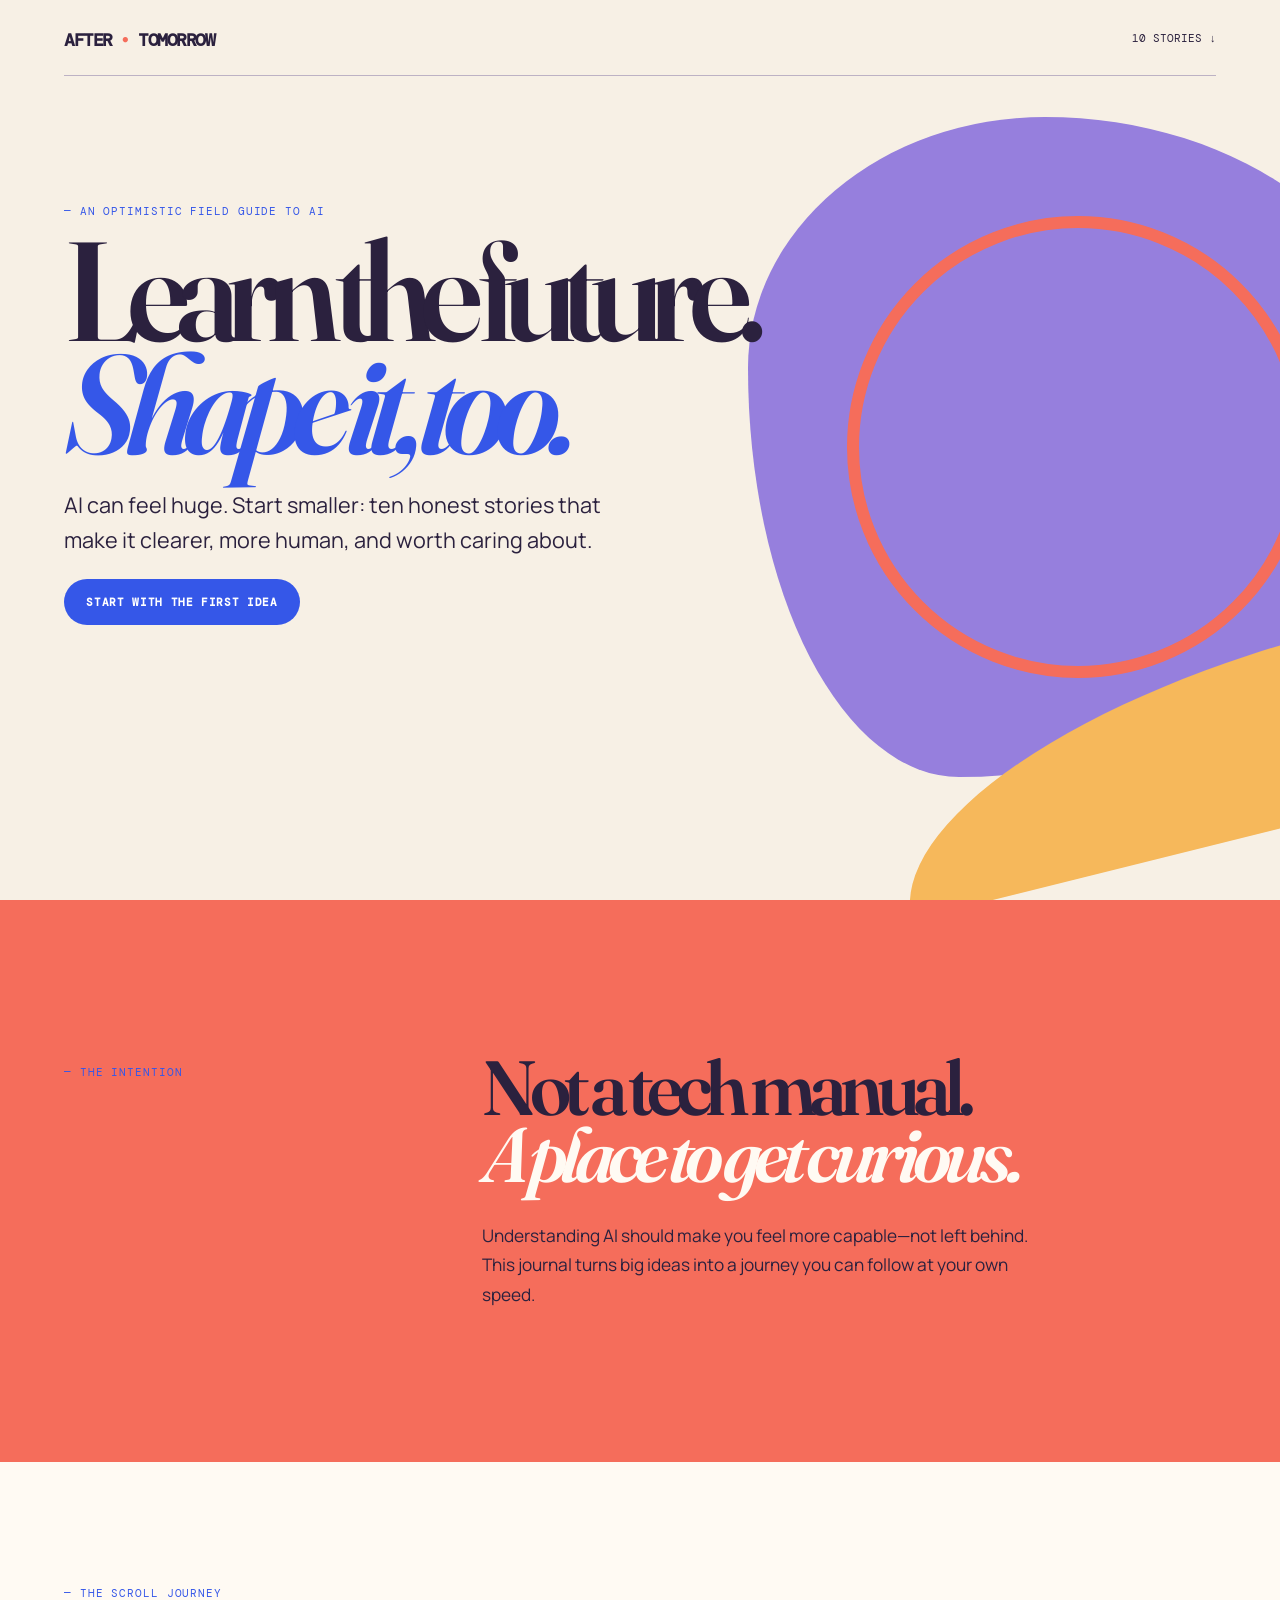
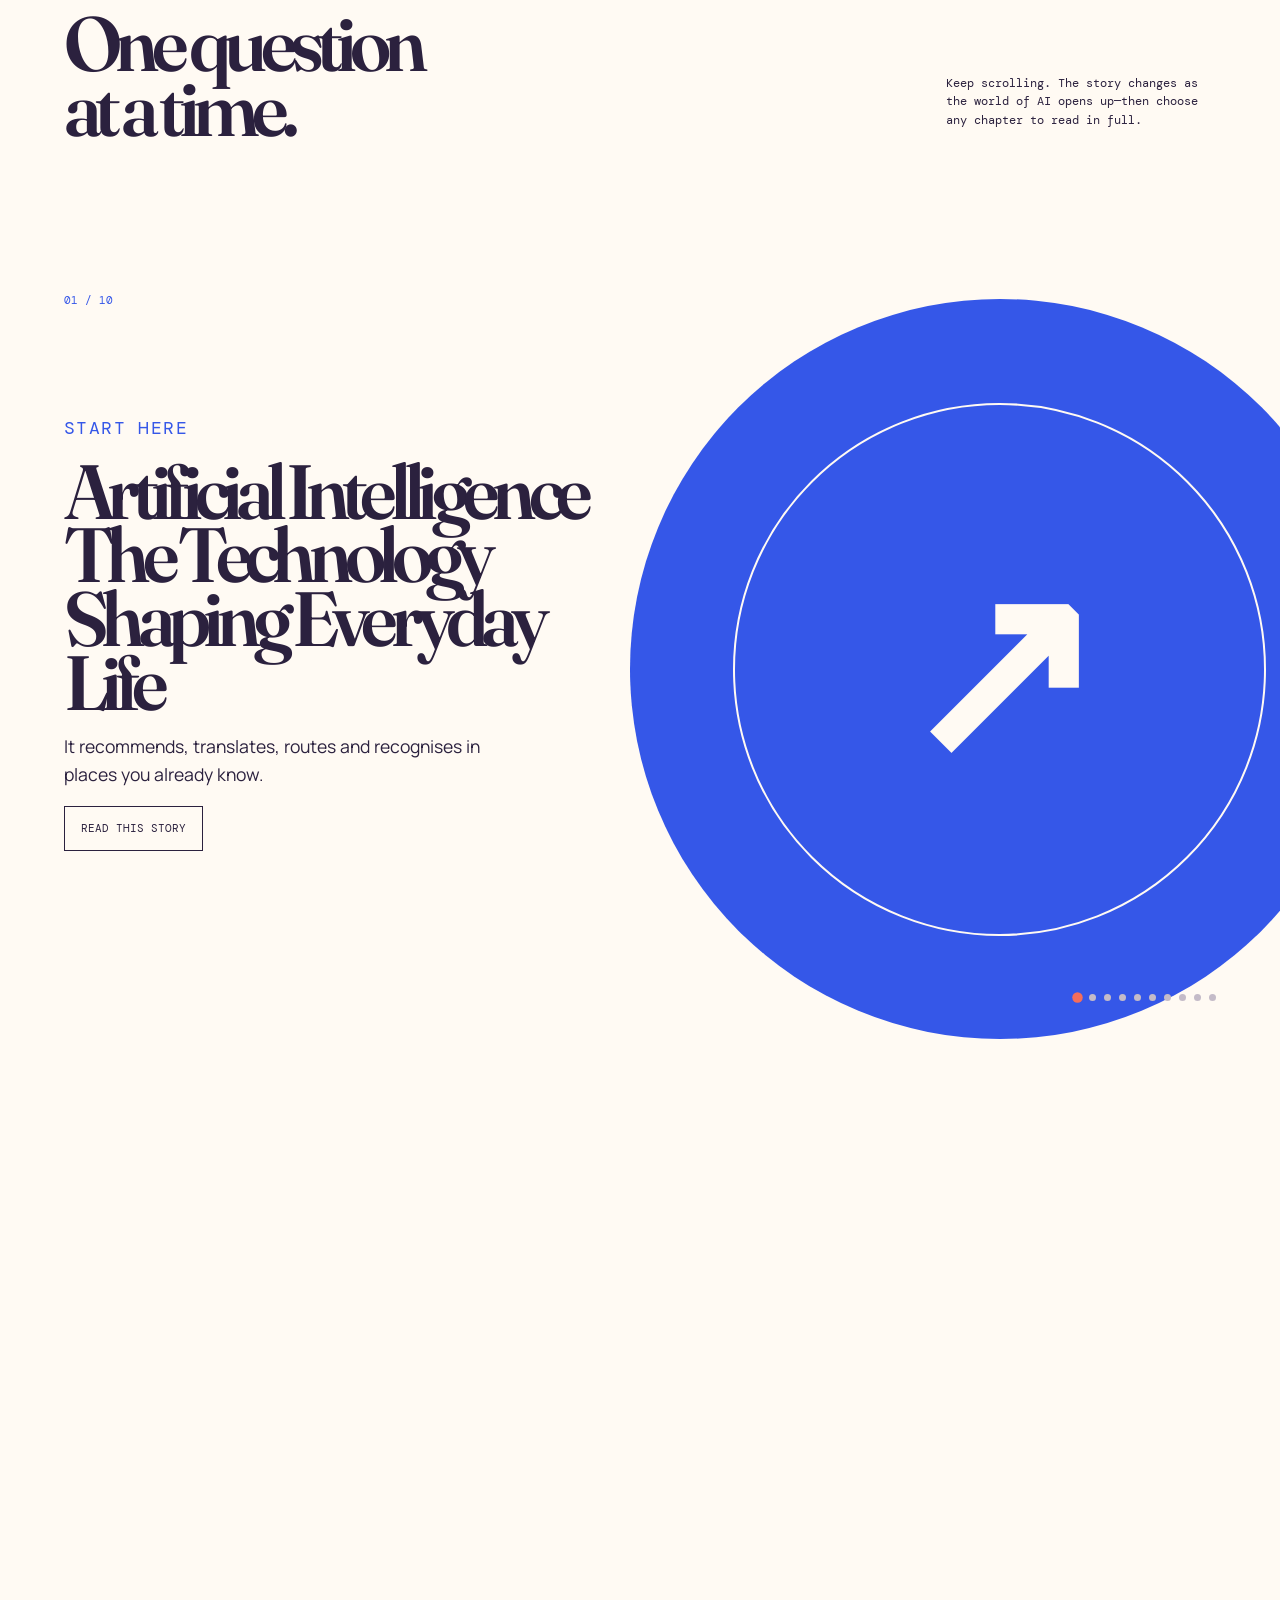
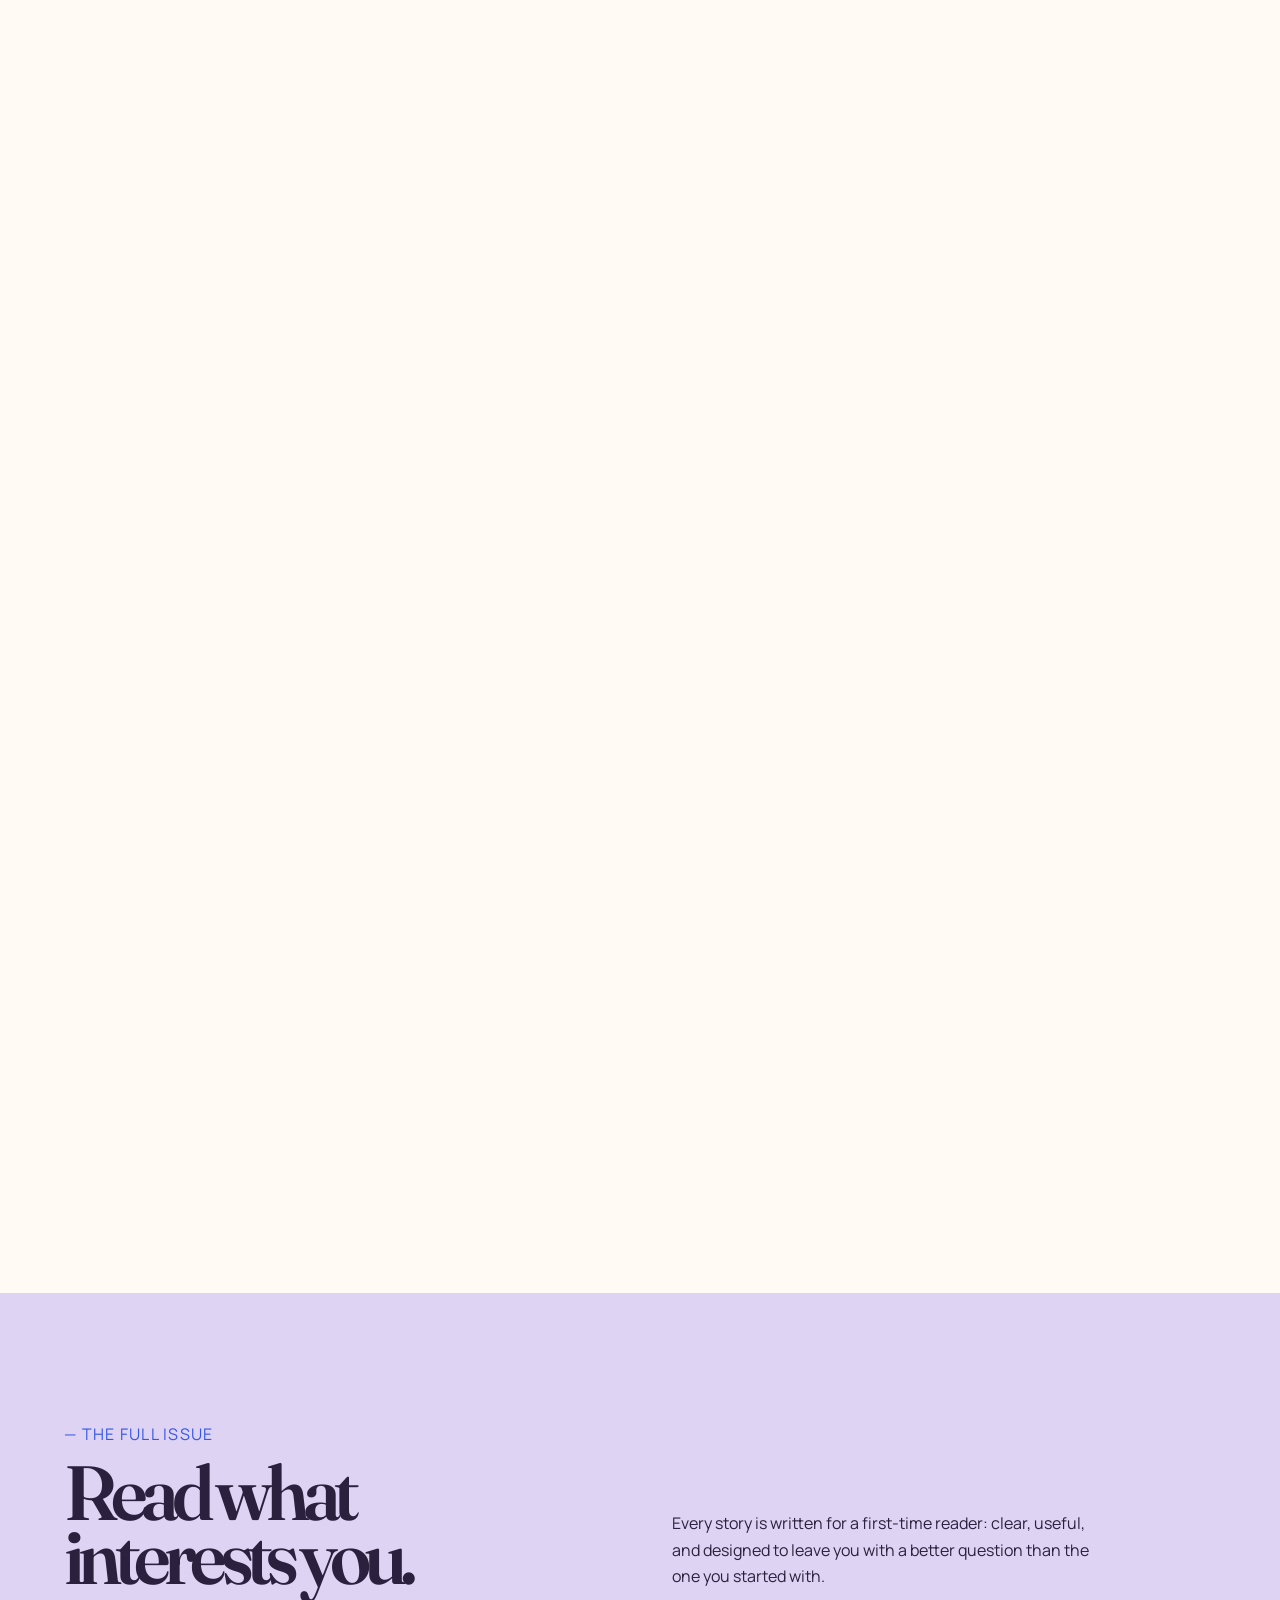
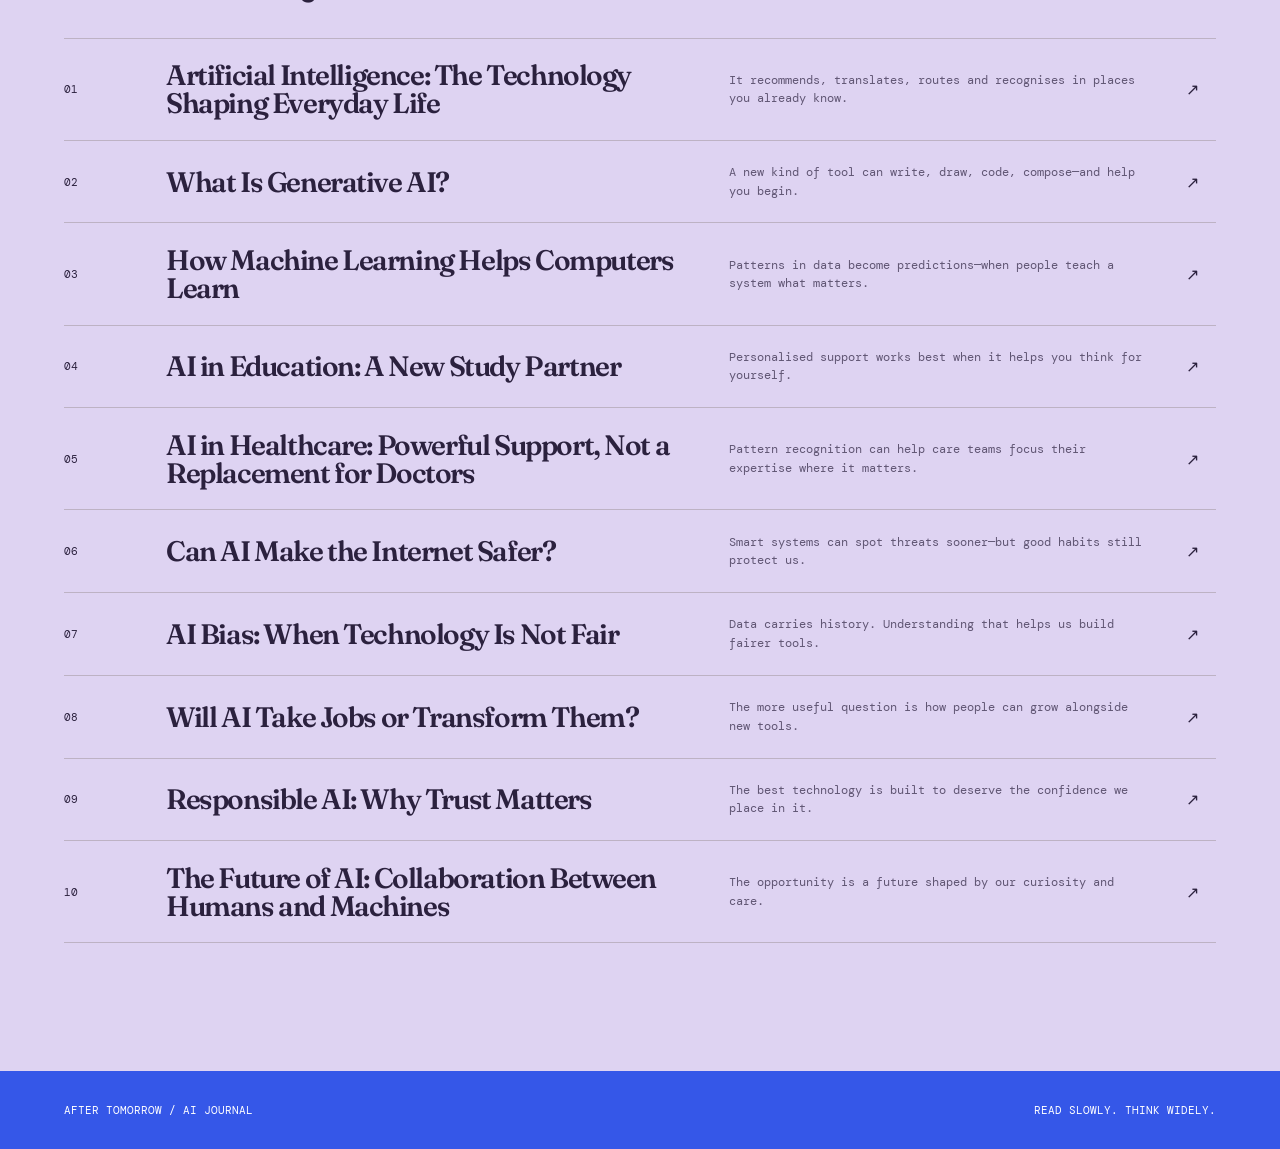
==== index.html @ e709a2d3 "Deploy After Tomorrow AI journal" ====
<!doctype html><html lang="en"><head><meta charset="utf-8"><meta name="viewport" content="width=device-width,initial-scale=1"><meta name="theme-color" content="#f7f0e5"><title>After Tomorrow — AI ideas for curious people</title><meta name="description" content="An optimistic visual AI journal with ten clear articles about artificial intelligence, learning, health, fairness, and the future of work."><meta name="keywords" content="artificial intelligence blog, AI articles, machine learning, responsible AI, AI in education"><meta name="robots" content="index,follow"><link rel="canonical" href="https://ai-pulse-journal-pratham.experimentpg-123.chatgpt.site/"><meta property="og:title" content="After Tomorrow — AI ideas for curious people"><meta property="og:description" content="Ten stories that make AI clearer, more human, and worth caring about."><link rel="preconnect" href="https://fonts.googleapis.com"><link rel="preconnect" href="https://fonts.gstatic.com" crossorigin><link href="https://fonts.googleapis.com/css2?family=DM+Mono:wght@400;500&family=Fraunces:opsz,wght@9..144,500;9..144,600;9..144,700&family=Manrope:wght@400;500;600;700;800&display=swap" rel="stylesheet"><style>
:root{--cream:#f7f0e5;--paper:#fffaf3;--ink:#2b213e;--blue:#3557e8;--violet:#967fdd;--coral:#f56d5b;--orange:#f6b85b;--line:#bdb2c4;--serif:Fraunces,Georgia,serif;--sans:Manrope,Arial,sans-serif;--mono:'DM Mono',monospace}*{box-sizing:border-box}html{scroll-behavior:smooth}body{margin:0;background:var(--cream);color:var(--ink);font-family:var(--sans);overflow-x:hidden}button{font:inherit;color:inherit}.mono{font-family:var(--mono)}
#loader{position:fixed;inset:0;z-index:20;background:var(--blue);color:#fffaf3;display:grid;place-items:center;transition:.6s}#loader.done{opacity:0;visibility:hidden}.loadN{font:600 clamp(8rem,29vw,23rem)/.8 var(--serif);letter-spacing:-.1em}.loadMeta{position:absolute;bottom:6vh;left:5vw;right:5vw;display:flex;justify-content:space-between;font:.68rem var(--mono)}.bar{position:absolute;bottom:3.4vh;left:5vw;right:5vw;height:3px;background:#ffffff55}.bar i{display:block;height:100%;width:0;background:var(--coral);transition:.12s}
.hero{min-height:100svh;position:relative;overflow:hidden;padding:0 5vw 5vh}nav{height:76px;border-bottom:1px solid var(--line);display:flex;align-items:center;justify-content:space-between;position:relative;z-index:3}.logo{font-weight:800;letter-spacing:-.08em;font-size:1.15rem}.logo b{font:1.5rem var(--serif);color:var(--coral)}nav a{color:var(--ink);text-decoration:none;font:.68rem var(--mono);text-transform:uppercase}.copy{position:relative;z-index:2;padding-top:clamp(5rem,13vh,10rem);max-width:1050px}.eyebrow{font:.7rem var(--mono);letter-spacing:.08em;color:var(--blue);text-transform:uppercase}.eyebrow:before{content:'— ';}.hero h1{font:600 clamp(4.4rem,11vw,10.5rem)/.8 var(--serif);letter-spacing:-.1em;margin:1rem 0 1.8rem}.hero h1 em{font-style:italic;color:var(--blue)}.lead{font-size:clamp(1.05rem,1.8vw,1.35rem);line-height:1.6;max-width:545px}.primary{border:0;border-radius:999px;padding:1rem 1.4rem;background:var(--blue);color:white;font:700 .68rem var(--mono);letter-spacing:.06em;text-transform:uppercase;cursor:pointer;transition:.25s}.primary:hover{background:var(--coral);transform:translateY(-4px)}.orb{position:absolute;z-index:0;width:min(53vw,660px);aspect-ratio:1;right:-10vw;top:13vh;background:var(--violet);border-radius:45% 55% 68% 32%/38% 42% 58% 62%;animation:morph 11s ease-in-out infinite alternate}.orb:before{content:'';position:absolute;inset:15%;border:12px solid var(--coral);border-radius:50%;animation:float 6s ease-in-out infinite}.arc{position:absolute;width:38vw;height:14vw;bottom:4vh;right:-7vw;background:var(--orange);border-radius:100% 0 0 0;rotate:-14deg}@keyframes morph{to{transform:translate(-5vw,4vh) rotate(28deg);border-radius:65% 35% 40% 60%/55% 65% 35% 45%}}@keyframes float{50%{transform:translateY(-24px) scale(.94)}}
.intro{background:var(--coral);padding:clamp(5rem,12vw,12rem) 5vw;display:grid;grid-template-columns:.65fr 1.35fr;gap:5vw}.intro h2{font:600 clamp(2.8rem,6vw,7rem)/.88 var(--serif);letter-spacing:-.09em;margin:0}.intro h2 em{font-style:italic;color:var(--paper)}.intro p:last-child{font-size:1.08rem;line-height:1.7;max-width:570px;margin:2rem 0 0}
.journey{background:var(--paper)}.jhead{padding:7rem 5vw 2rem;display:flex;justify-content:space-between;align-items:end;gap:2rem}.jhead h2,.library h2{font:600 clamp(3rem,6vw,6rem)/.84 var(--serif);letter-spacing:-.09em;margin:.8rem 0 0}.jhead>p{font:.75rem/1.55 var(--mono);max-width:270px}.scenes{height:480vh}.stage{height:100svh;position:sticky;top:0;overflow:hidden;display:flex;align-items:center;padding:0 5vw}.stageCopy{z-index:2;max-width:570px}.num{position:absolute;top:12vh;left:5vw;font:.7rem var(--mono);color:var(--blue)}.category{font:.68rem var(--mono);color:var(--blue);text-transform:uppercase;letter-spacing:.08em}.stage h3{font:600 clamp(3.1rem,6vw,6.4rem)/.83 var(--serif);letter-spacing:-.1em;margin:1rem 0}.stageCopy>p{font-size:1.1rem;line-height:1.6;max-width:430px}.open{border:1px solid var(--ink);background:transparent;padding:.9rem 1rem;font:.68rem var(--mono);text-transform:uppercase;cursor:pointer}.open:hover{background:var(--ink);color:var(--paper)}.world{position:absolute;right:-7vw;top:14vh;width:min(61vw,740px);aspect-ratio:1;background:var(--blue);border-radius:50%;transition:.6s}.world:before{content:'↗';position:absolute;inset:14%;display:grid;place-items:center;border:2px solid var(--paper);border-radius:inherit;color:var(--paper);font:600 clamp(9rem,19vw,17rem) var(--serif);animation:spin 12s linear infinite}@keyframes spin{to{rotate:360deg}}.stage[data-tone='1'] .world{background:var(--violet);border-radius:62% 38% 48% 52%/35% 60% 40% 65%}.stage[data-tone='2'] .world{background:var(--coral);border-radius:29% 71% 51% 49%/67% 39% 61% 33%}.stage[data-tone='3'] .world{background:var(--orange);border-radius:43% 57% 25% 75%/60% 34% 66% 40%}.stage[data-tone='4'] .world{background:#4bb5ac;border-radius:68% 32% 65% 35%/42% 70% 30% 58%}.dots{position:absolute;right:5vw;bottom:8vh;display:flex;gap:8px}.dots i{width:7px;height:7px;border-radius:50%;background:#c4bbc8}.dots i.on{background:var(--coral);transform:scale(1.5)}
.library{padding:8rem 5vw;background:#ded3f2}.lhead{display:grid;grid-template-columns:1fr 1fr;align-items:end;gap:4rem;margin-bottom:3rem}.lhead p{font:1rem/1.65 var(--sans);max-width:440px;margin:0}.list{border-top:1px solid var(--line)}.story{background:transparent;border:0;border-bottom:1px solid var(--line);width:100%;display:grid;grid-template-columns:70px 1.25fr 1fr 30px;gap:2rem;align-items:center;padding:1.4rem 0;text-align:left;cursor:pointer;transition:.25s}.story:hover{padding-left:1.3rem;color:var(--blue)}.story h3{font:600 clamp(1.25rem,2.2vw,2rem)/1 var(--serif);letter-spacing:-.05em;margin:0}.story p{margin:0;font:.77rem/1.5 var(--mono);opacity:.7}.story .sno{font:.7rem var(--mono)}footer{padding:2rem 5vw;background:var(--blue);color:white;display:flex;justify-content:space-between;font:.67rem var(--mono)}
.reader{position:fixed;inset:0;z-index:30;background:var(--paper);display:grid;grid-template-columns:37% 63%;visibility:hidden;transform:translateY(100%);transition:transform .7s cubic-bezier(.76,0,.24,1),visibility .7s}.reader.active{visibility:visible;transform:none}.rside{background:var(--blue);color:white;padding:2rem;display:flex;flex-direction:column;justify-content:space-between;position:relative;overflow:hidden}.rside:after{content:'';position:absolute;width:130%;aspect-ratio:1;bottom:-34%;right:-60%;background:var(--coral);border-radius:45%;animation:morph 10s infinite alternate}.rside>*{z-index:1}.rword{font:600 clamp(4rem,8vw,8rem)/.76 var(--serif);letter-spacing:-.1em;margin:0}.rside p,.rmeta{font:.68rem var(--mono);letter-spacing:.06em}.rmain{overflow:auto;padding:clamp(4rem,9vw,9rem) clamp(2rem,9vw,12rem) 5rem}.close{position:fixed;right:1.5rem;top:1.5rem;width:48px;height:48px;border:0;border-radius:50%;background:var(--ink);color:white;font-size:1.5rem;cursor:pointer}.rmeta{color:var(--blue)}.rmain h1{font:600 clamp(2.6rem,5.2vw,5.6rem)/.88 var(--serif);letter-spacing:-.09em;margin:1.3rem 0 2.5rem}.rmain p{font:1.05rem/1.78 var(--sans);max-width:680px}.rmain strong{color:var(--blue)}.next{margin-top:3rem;border:0;background:var(--coral);padding:1rem 1.2rem;cursor:pointer;font:.68rem var(--mono);text-transform:uppercase}
@media(max-width:740px){.hero h1{font-size:17vw}.orb{width:90vw;right:-42vw;top:25vh}.arc{width:80vw;height:27vw}.intro,.lhead{grid-template-columns:1fr;gap:1rem}.jhead{display:block;padding-top:5rem}.jhead>p{margin-top:1.5rem}.stage{align-items:start;padding-top:17vh}.world{top:auto;bottom:-8vh;width:108vw;right:-40vw}.stage h3{font-size:16vw}.stageCopy>p{max-width:335px}.story{grid-template-columns:33px 1fr 20px;gap:.7rem}.story p{display:none}.reader{grid-template-columns:1fr}.rside{min-height:30vh}.rmain{padding:4rem 1.5rem}.rword{font-size:5rem}}
</style><script type="application/ld+json">{"@context":"https://schema.org","@type":"Blog","name":"After Tomorrow","description":"An optimistic visual journal that makes artificial intelligence easier to understand."}</script></head><body>
<div id="loader"><div class="loadN">01</div><div class="loadMeta"><span>AFTER TOMORROW / ISSUE 01</span><span id="lc">01 / 10</span></div><div class="bar"><i></i></div></div>
<header class="hero" id="top"><nav><a class="logo" href="#top">AFTER <b>•</b> TOMORROW</a><a href="#stories">10 stories ↓</a></nav><div class="orb"></div><div class="arc"></div><div class="copy"><p class="eyebrow">An optimistic field guide to AI</p><h1>Learn the future.<br><em>Shape it, too.</em></h1><p class="lead">AI can feel huge. Start smaller: ten honest stories that make it clearer, more human, and worth caring about.</p><button class="primary" data-open="0">Start with the first idea</button></div></header>
<section class="intro"><p class="eyebrow">The intention</p><div><h2>Not a tech manual.<br><em>A place to get curious.</em></h2><p>Understanding AI should make you feel more capable—not left behind. This journal turns big ideas into a journey you can follow at your own speed.</p></div></section>
<section class="journey" id="stories"><div class="jhead"><div><p class="eyebrow">The scroll journey</p><h2>One question<br>at a time.</h2></div><p>Keep scrolling. The story changes as the world of AI opens up—then choose any chapter to read in full.</p></div><div class="scenes"><div class="stage" id="stage" data-tone="0"><p class="num" id="sn">01 / 10</p><div class="stageCopy"><p class="category" id="sc">Start here</p><h3 id="st">AI is already<br>in your day.</h3><p id="sd">It recommends, translates, routes and recognises. See the ordinary places intelligence is already at work.</p><button class="open" id="so">Read this story</button></div><div class="world"></div><div class="dots" id="dots"></div></div></div></section>
<section class="library"><div class="lhead"><div><p class="eyebrow">The full issue</p><h2>Read what<br>interests you.</h2></div><p>Every story is written for a first-time reader: clear, useful, and designed to leave you with a better question than the one you started with.</p></div><div class="list" id="list"></div></section><footer><span>AFTER TOMORROW / AI JOURNAL</span><span>READ SLOWLY. THINK WIDELY.</span></footer>
<aside class="reader" id="reader"><section class="rside"><p id="rn"></p><h2 class="rword" id="rw"></h2><p>AFTER TOMORROW / ISSUE 01</p></section><section class="rmain"><button class="close" id="close" aria-label="Close article">×</button><p class="rmeta" id="rm"></p><h1 id="rt"></h1><div id="rb"></div><button class="next" id="next">NEXT STORY →</button></section></aside>
<script>
const A=[
['EVERYDAY','Start here','Artificial Intelligence: The Technology Shaping Everyday Life','It recommends, translates, routes and recognises in places you already know.',`Artificial Intelligence, or AI, is no longer limited to science-fiction movies or research laboratories. When a phone unlocks using face recognition, a music app recommends a new song, or a map suggests the fastest route, AI is working in the background.`,`AI learns from large amounts of data and identifies useful patterns. It can recognise patterns, understand language, make predictions, and help solve problems. <strong>AI can be a powerful assistant, but people must remain responsible for important decisions.</strong>`],
['GENERATE','Create','What Is Generative AI?','A new kind of tool can write, draw, code, compose—and help you begin.',`Generative AI can create new text, images, music, code and video. Unlike a search engine, it studies patterns and produces a new response based on a person’s prompt.`,`It is useful for brainstorming, drafting and research, but it can make mistakes or repeat bias. <strong>Treat it as a creative assistant, not a final authority.</strong>`],
['LEARN','Understand','How Machine Learning Helps Computers Learn','Patterns in data become predictions—when people teach a system what matters.',`Machine learning allows computers to learn from data instead of being told every rule manually. Developers show a system examples, and it learns the patterns that help it predict a new case.`,`It powers recommendations, fraud detection and content organisation. <strong>If the data is incomplete or unfair, the result may be unreliable—so testing and human review matter.</strong>`],
['STUDY','Learn better','AI in Education: A New Study Partner','Personalised support works best when it helps you think for yourself.',`AI can explain difficult concepts, create quizzes, translate text, summarise chapters, and give writing feedback. It can make learning more personal and accessible.`,`It should support learning, not replace it. <strong>Use AI like a study partner: ask for explanations and practice, then check the result against trusted sources.</strong>`],
['HEAL','Care','AI in Healthcare: Powerful Support, Not a Replacement for Doctors','Pattern recognition can help care teams focus their expertise where it matters.',`AI can help doctors study medical images, identify patterns in records, support drug research, and organise hospital information.`,`Healthcare is high-stakes and medical data is sensitive. <strong>AI should provide support, while qualified healthcare professionals make the final decisions.</strong>`],
['DEFEND','Stay safe','Can AI Make the Internet Safer?','Smart systems can spot threats sooner—but good habits still protect us.',`AI can help detect suspicious activity, filter spam, identify harmful software, and recognise possible fraud. Security teams can examine huge amounts of data faster with these tools.`,`Cybercriminals can use AI too. <strong>Strong passwords, two-factor authentication, and a careful eye remain the first line of defence.</strong>`],
['FAIR','Question','AI Bias: When Technology Is Not Fair','Data carries history. Understanding that helps us build fairer tools.',`AI systems learn from human-made data. If the data contains unfair patterns, an AI system can produce unfair results in hiring, recognition, or other decisions.`,`Bias can come from incomplete data, poor choices, or weak testing. <strong>Diverse data, clear explanations, careful testing, and human review are necessary when AI affects people.</strong>`],
['WORK','Adapt','Will AI Take Jobs or Transform Them?','The more useful question is how people can grow alongside new tools.',`AI may automate some repetitive tasks, while creating new roles and changing old ones. People remain essential for creativity, communication, leadership, ethics, and complex decisions.`,`New opportunities are appearing in AI development, data analysis, cybersecurity, policy, and content creation. <strong>Ask not only “Will AI take my job?” but “How can I use AI to improve my skills?”</strong>`],
['TRUST','Choose well','Responsible AI: Why Trust Matters','The best technology is built to deserve the confidence we place in it.',`Responsible AI means systems that are safe, fair, transparent, accountable, and respectful of privacy. This matters whenever AI affects money, health, education, safety, or personal data.`,`Ask: what data is collected, is it secure, can someone challenge a wrong decision, and who is accountable? <strong>Responsible AI is about earning people’s trust.</strong>`],
['FUTURE','Imagine','The Future of AI: Collaboration Between Humans and Machines','The opportunity is a future shaped by our curiosity and care.',`AI may help scientists discover medicines, farmers use resources wisely, teachers personalise learning, and artists explore new forms of creativity.`,`The future is not only about more powerful machines. <strong>It is about how humans choose to use them: with imagination, empathy, responsibility, and care.</strong>`]
];let cur=0;const q=s=>document.querySelector(s),num=i=>String(i+1).padStart(2,'0');q('#dots').innerHTML=A.map((x,i)=>`<i class="${i?'':'on'}"></i>`).join('');q('#list').innerHTML=A.map((a,i)=>`<button class="story" data-open="${i}"><span class="sno">${num(i)}</span><h3>${a[2]}</h3><p>${a[3]}</p><span>↗</span></button>`).join('');function setScene(i){let a=A[i];q('#sn').textContent=`${num(i)} / 10`;q('#sc').textContent=a[1];q('#st').innerHTML=a[2].replace(': ','<br>');q('#sd').textContent=a[3];q('#stage').dataset.tone=i%5;q('#stage').dataset.id=i;[...q('#dots').children].forEach((x,j)=>x.classList.toggle('on',i===j))}function open(i){cur=(i+A.length)%A.length;let a=A[cur];q('#rn').textContent=`STORY / ${num(cur)}`;q('#rw').textContent=a[0];q('#rm').textContent=`${a[1].toUpperCase()} / STORY ${num(cur)} OF 10`;q('#rt').textContent=a[2];q('#rb').innerHTML=a.slice(4).map(x=>`<p>${x}</p>`).join('');q('#reader').classList.add('active');document.body.style.overflow='hidden';history.replaceState(null,'',`#story-${cur+1}`)}function close(){q('#reader').classList.remove('active');document.body.style.overflow='';history.replaceState(null,'',location.pathname)}document.addEventListener('click',e=>{let x=e.target.closest('[data-open]');if(x)open(+x.dataset.open)});q('#so').onclick=()=>open(+q('#stage').dataset.id||0);q('#close').onclick=close;q('#next').onclick=()=>open(cur+1);document.addEventListener('keydown',e=>e.key==='Escape'&&close());let last=-1,sc=q('.scenes');addEventListener('scroll',()=>{let r=sc.getBoundingClientRect(),i=Math.min(9,Math.max(0,Math.floor((-r.top/(r.height-innerHeight))*10)));if(i!==last){last=i;setScene(i)}},{passive:true});let c=1,t=setInterval(()=>{c++;q('.loadN').textContent=num(c);q('#lc').textContent=`${num(c)} / 10`;q('.bar i').style.width=`${c*10}%`;if(c==10){clearInterval(t);setTimeout(()=>q('#loader').classList.add('done'),280)}},100);let m=location.hash.match(/story-(\d+)/);if(m)setTimeout(()=>open(+m[1]-1),1300);
</script></body></html>
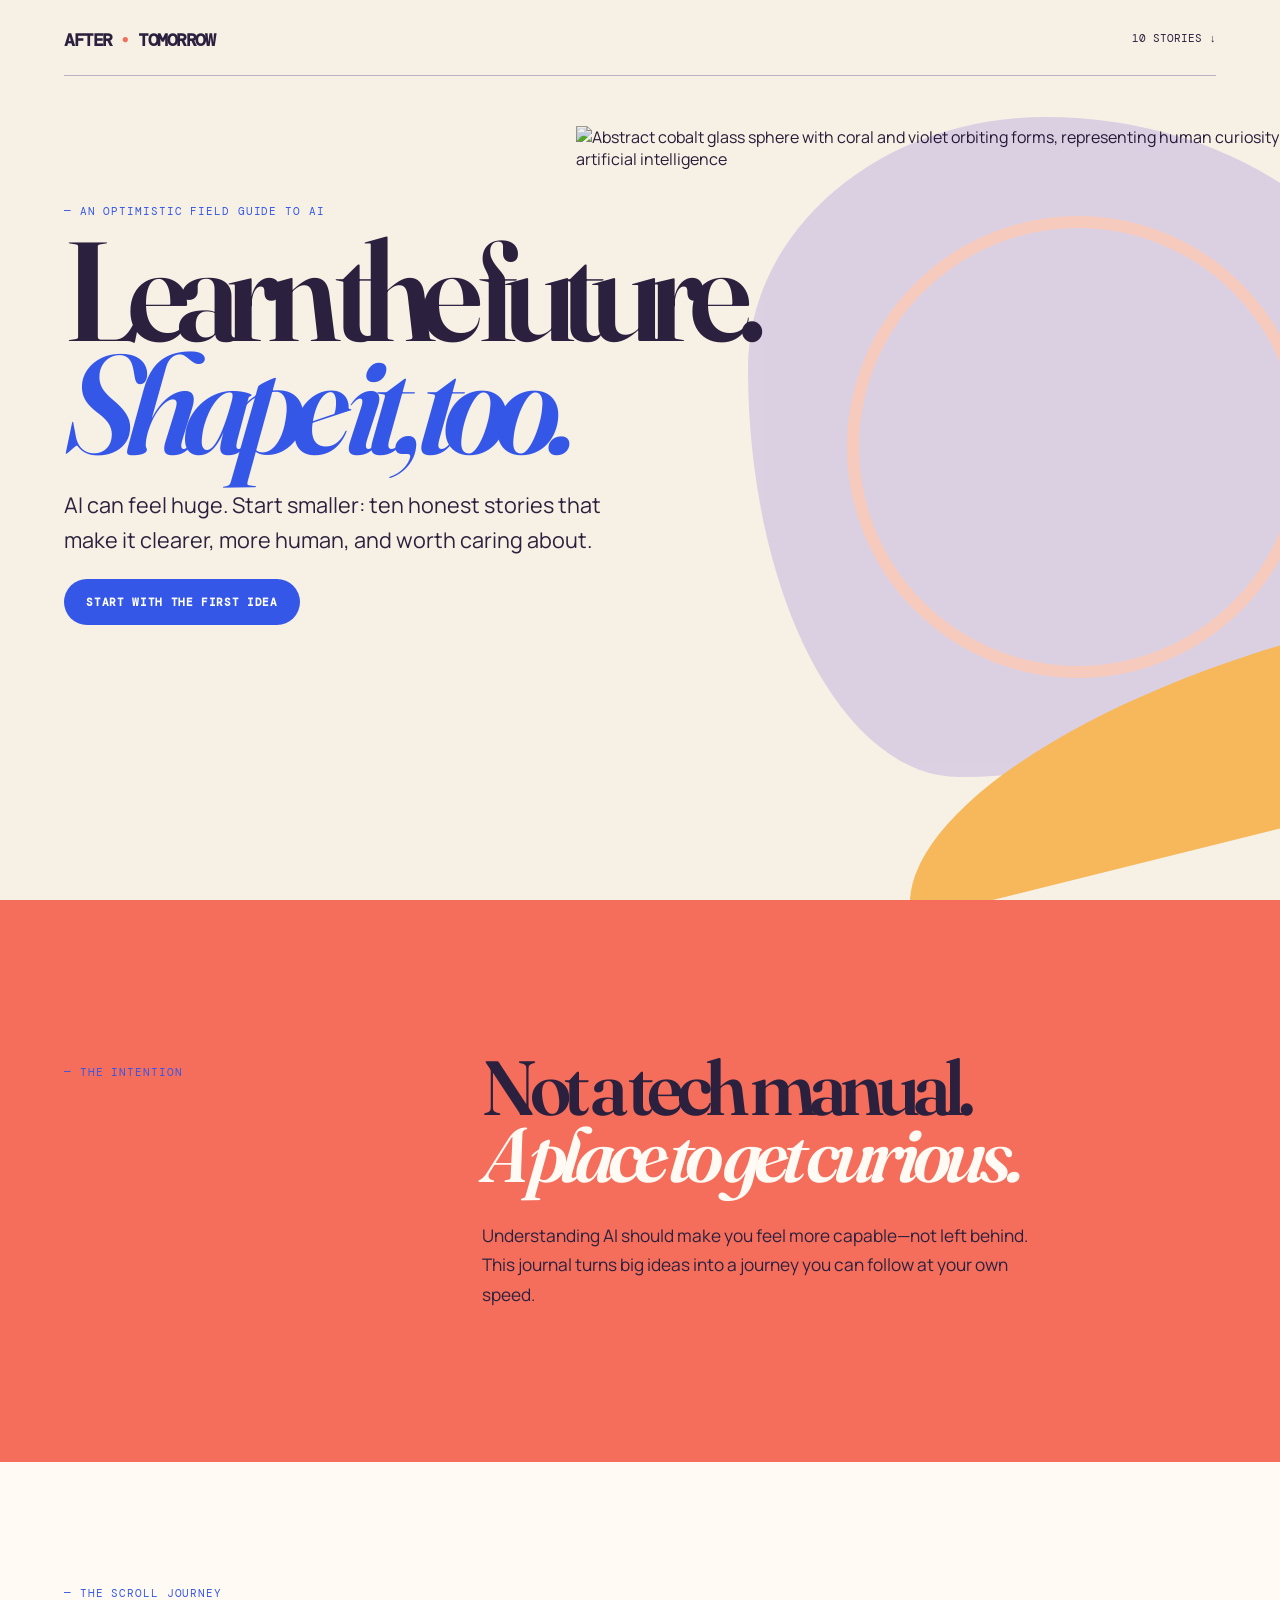
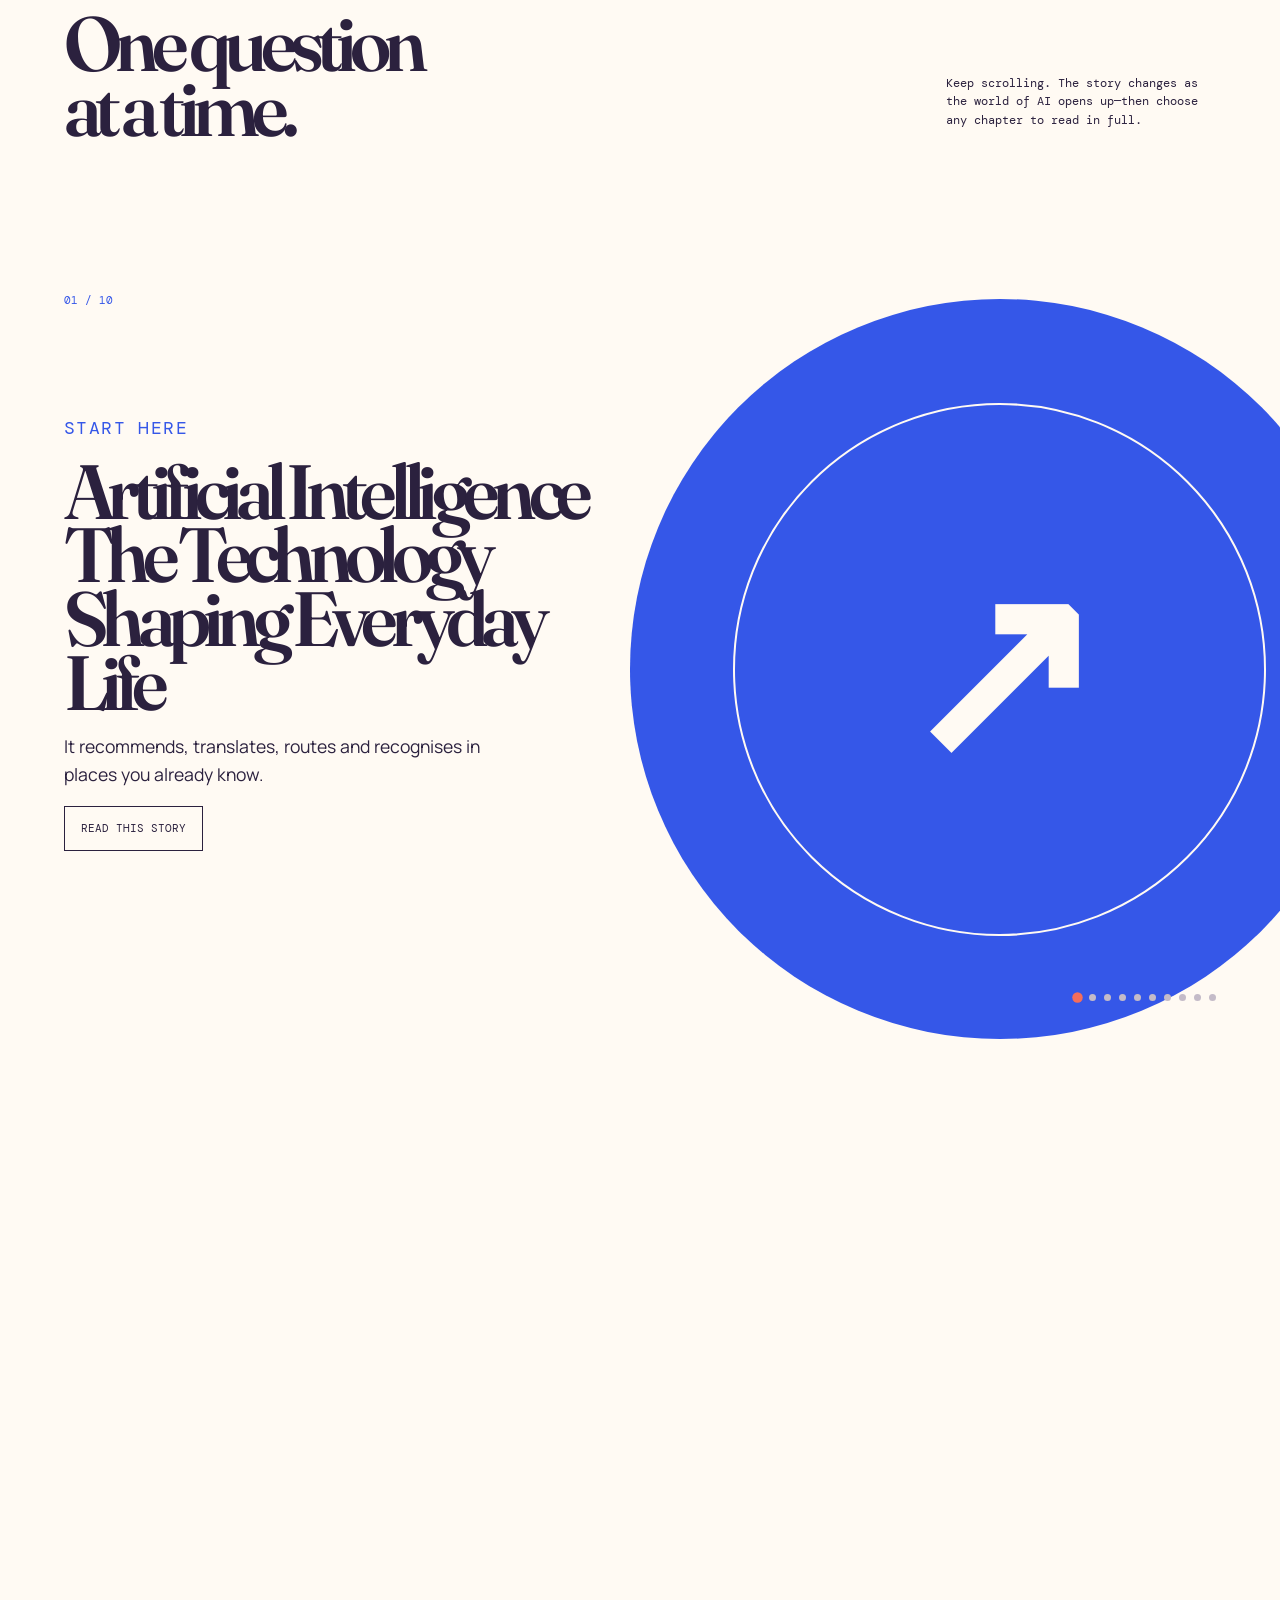
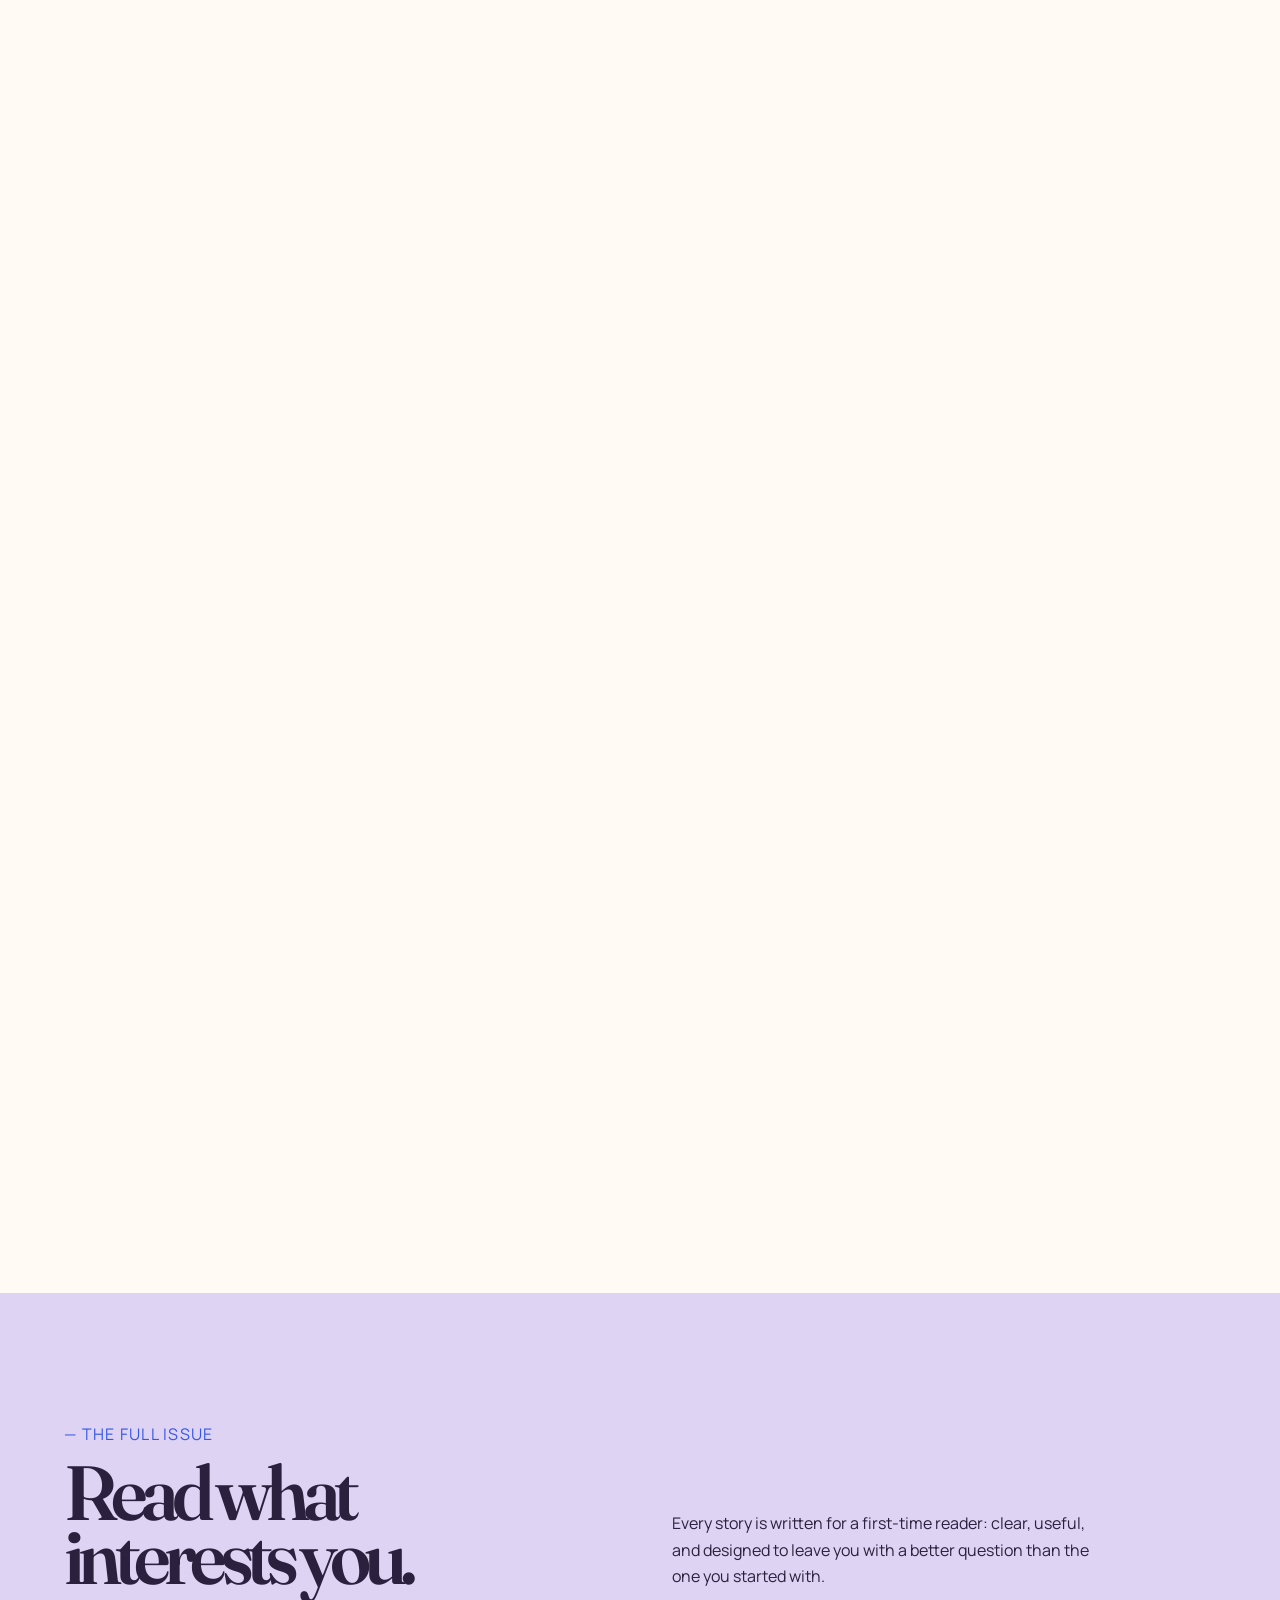
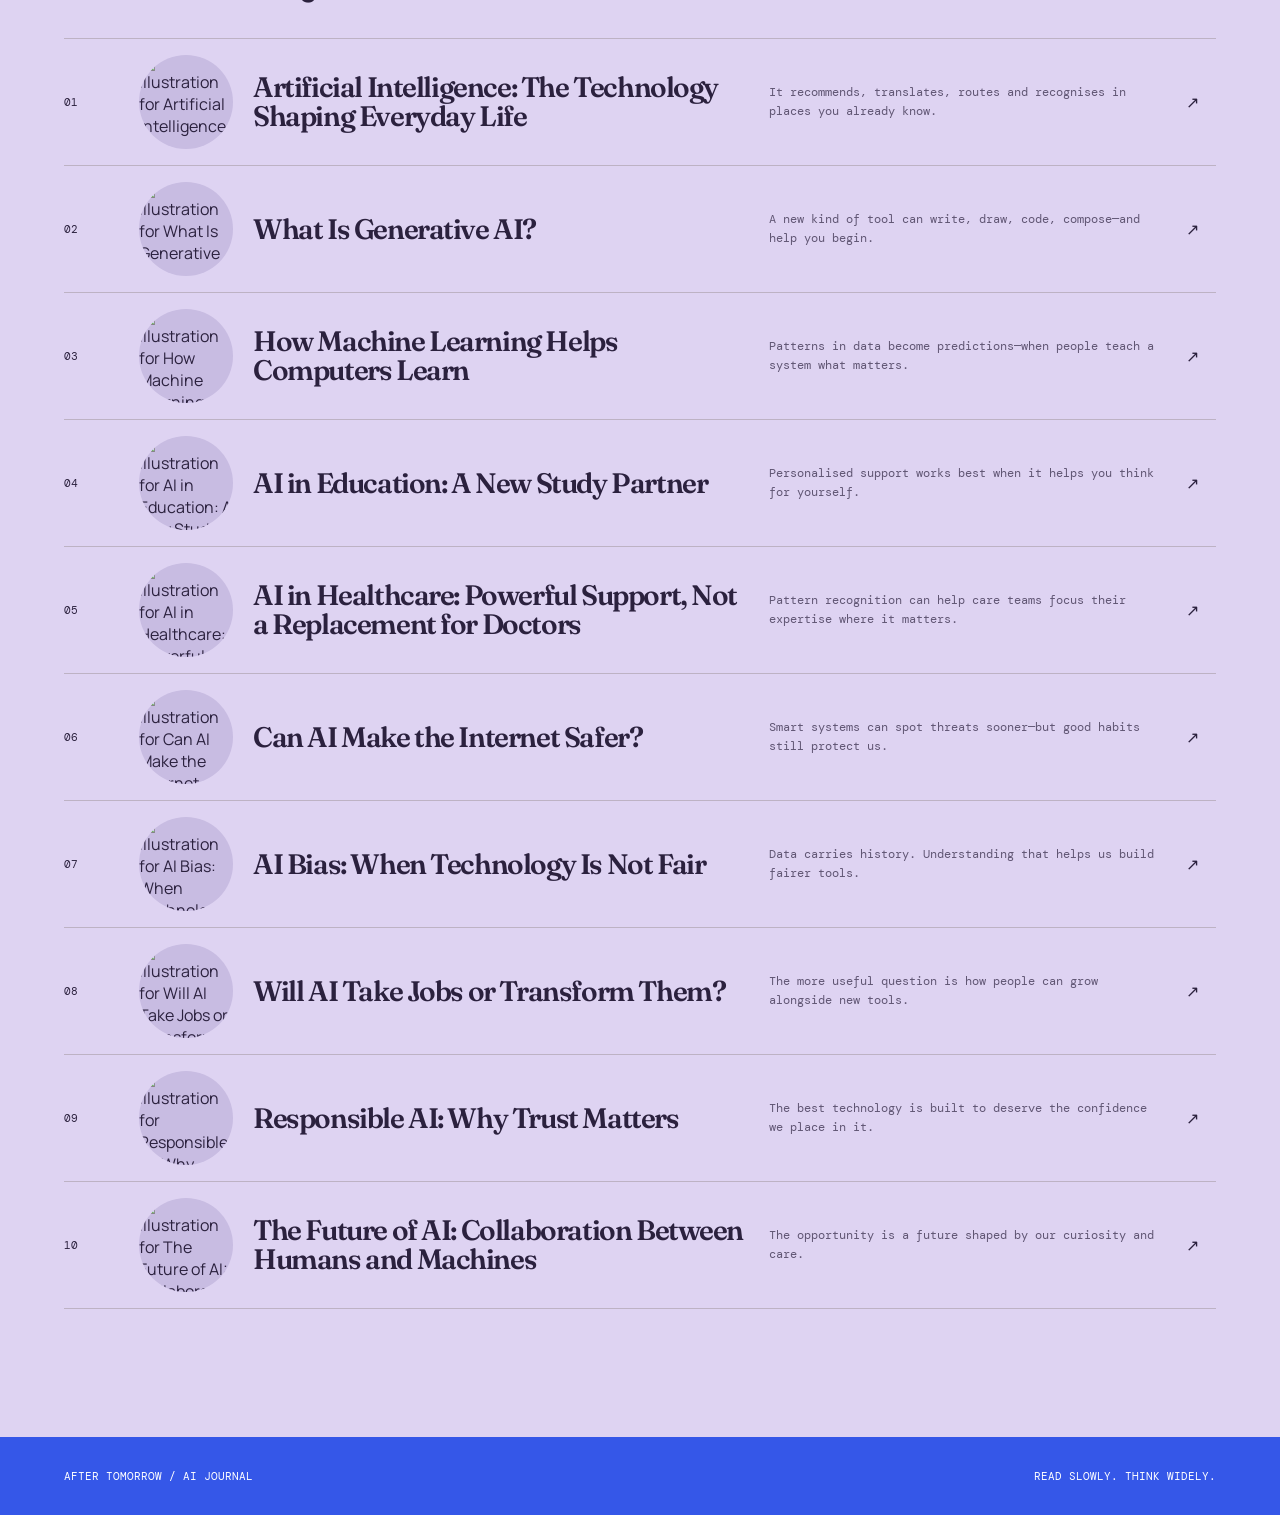
==== commit 2e95a4c5: "Add editorial images to every AI article" ====
--- a/index.html
+++ b/index.html
@@ -1,15 +1,16 @@
 <!doctype html><html lang="en"><head><meta charset="utf-8"><meta name="viewport" content="width=device-width,initial-scale=1"><meta name="theme-color" content="#f7f0e5"><title>After Tomorrow — AI ideas for curious people</title><meta name="description" content="An optimistic visual AI journal with ten clear articles about artificial intelligence, learning, health, fairness, and the future of work."><meta name="keywords" content="artificial intelligence blog, AI articles, machine learning, responsible AI, AI in education"><meta name="robots" content="index,follow"><link rel="canonical" href="https://ai-pulse-journal-pratham.experimentpg-123.chatgpt.site/"><meta property="og:title" content="After Tomorrow — AI ideas for curious people"><meta property="og:description" content="Ten stories that make AI clearer, more human, and worth caring about."><link rel="preconnect" href="https://fonts.googleapis.com"><link rel="preconnect" href="https://fonts.gstatic.com" crossorigin><link href="https://fonts.googleapis.com/css2?family=DM+Mono:wght@400;500&family=Fraunces:opsz,wght@9..144,500;9..144,600;9..144,700&family=Manrope:wght@400;500;600;700;800&display=swap" rel="stylesheet"><style>
 :root{--cream:#f7f0e5;--paper:#fffaf3;--ink:#2b213e;--blue:#3557e8;--violet:#967fdd;--coral:#f56d5b;--orange:#f6b85b;--line:#bdb2c4;--serif:Fraunces,Georgia,serif;--sans:Manrope,Arial,sans-serif;--mono:'DM Mono',monospace}*{box-sizing:border-box}html{scroll-behavior:smooth}body{margin:0;background:var(--cream);color:var(--ink);font-family:var(--sans);overflow-x:hidden}button{font:inherit;color:inherit}.mono{font-family:var(--mono)}
 #loader{position:fixed;inset:0;z-index:20;background:var(--blue);color:#fffaf3;display:grid;place-items:center;transition:.6s}#loader.done{opacity:0;visibility:hidden}.loadN{font:600 clamp(8rem,29vw,23rem)/.8 var(--serif);letter-spacing:-.1em}.loadMeta{position:absolute;bottom:6vh;left:5vw;right:5vw;display:flex;justify-content:space-between;font:.68rem var(--mono)}.bar{position:absolute;bottom:3.4vh;left:5vw;right:5vw;height:3px;background:#ffffff55}.bar i{display:block;height:100%;width:0;background:var(--coral);transition:.12s}
-.hero{min-height:100svh;position:relative;overflow:hidden;padding:0 5vw 5vh}nav{height:76px;border-bottom:1px solid var(--line);display:flex;align-items:center;justify-content:space-between;position:relative;z-index:3}.logo{font-weight:800;letter-spacing:-.08em;font-size:1.15rem}.logo b{font:1.5rem var(--serif);color:var(--coral)}nav a{color:var(--ink);text-decoration:none;font:.68rem var(--mono);text-transform:uppercase}.copy{position:relative;z-index:2;padding-top:clamp(5rem,13vh,10rem);max-width:1050px}.eyebrow{font:.7rem var(--mono);letter-spacing:.08em;color:var(--blue);text-transform:uppercase}.eyebrow:before{content:'— ';}.hero h1{font:600 clamp(4.4rem,11vw,10.5rem)/.8 var(--serif);letter-spacing:-.1em;margin:1rem 0 1.8rem}.hero h1 em{font-style:italic;color:var(--blue)}.lead{font-size:clamp(1.05rem,1.8vw,1.35rem);line-height:1.6;max-width:545px}.primary{border:0;border-radius:999px;padding:1rem 1.4rem;background:var(--blue);color:white;font:700 .68rem var(--mono);letter-spacing:.06em;text-transform:uppercase;cursor:pointer;transition:.25s}.primary:hover{background:var(--coral);transform:translateY(-4px)}.orb{position:absolute;z-index:0;width:min(53vw,660px);aspect-ratio:1;right:-10vw;top:13vh;background:var(--violet);border-radius:45% 55% 68% 32%/38% 42% 58% 62%;animation:morph 11s ease-in-out infinite alternate}.orb:before{content:'';position:absolute;inset:15%;border:12px solid var(--coral);border-radius:50%;animation:float 6s ease-in-out infinite}.arc{position:absolute;width:38vw;height:14vw;bottom:4vh;right:-7vw;background:var(--orange);border-radius:100% 0 0 0;rotate:-14deg}@keyframes morph{to{transform:translate(-5vw,4vh) rotate(28deg);border-radius:65% 35% 40% 60%/55% 65% 35% 45%}}@keyframes float{50%{transform:translateY(-24px) scale(.94)}}
+.hero{min-height:100svh;position:relative;overflow:hidden;padding:0 5vw 5vh}nav{height:76px;border-bottom:1px solid var(--line);display:flex;align-items:center;justify-content:space-between;position:relative;z-index:3}.logo{font-weight:800;letter-spacing:-.08em;font-size:1.15rem}.logo b{font:1.5rem var(--serif);color:var(--coral)}nav a{color:var(--ink);text-decoration:none;font:.68rem var(--mono);text-transform:uppercase}.copy{position:relative;z-index:2;padding-top:clamp(5rem,13vh,10rem);max-width:1050px}.eyebrow{font:.7rem var(--mono);letter-spacing:.08em;color:var(--blue);text-transform:uppercase}.eyebrow:before{content:'— ';}.hero h1{font:600 clamp(4.4rem,11vw,10.5rem)/.8 var(--serif);letter-spacing:-.1em;margin:1rem 0 1.8rem}.hero h1 em{font-style:italic;color:var(--blue)}.lead{font-size:clamp(1.05rem,1.8vw,1.35rem);line-height:1.6;max-width:545px}.primary{border:0;border-radius:999px;padding:1rem 1.4rem;background:var(--blue);color:white;font:700 .68rem var(--mono);letter-spacing:.06em;text-transform:uppercase;cursor:pointer;transition:.25s}.primary:hover{background:var(--coral);transform:translateY(-4px)}.heroArt{position:absolute;z-index:1;width:min(62vw,820px);right:-7vw;top:14vh;mix-blend-mode:multiply;filter:saturate(1.08) contrast(1.03);animation:float 8s ease-in-out infinite}.orb{position:absolute;z-index:0;width:min(53vw,660px);aspect-ratio:1;right:-10vw;top:13vh;background:var(--violet);border-radius:45% 55% 68% 32%/38% 42% 58% 62%;opacity:.28;animation:morph 11s ease-in-out infinite alternate}.orb:before{content:'';position:absolute;inset:15%;border:12px solid var(--coral);border-radius:50%;animation:float 6s ease-in-out infinite}.arc{position:absolute;width:38vw;height:14vw;bottom:4vh;right:-7vw;background:var(--orange);border-radius:100% 0 0 0;rotate:-14deg}@keyframes morph{to{transform:translate(-5vw,4vh) rotate(28deg);border-radius:65% 35% 40% 60%/55% 65% 35% 45%}}@keyframes float{50%{transform:translateY(-24px) scale(.94)}}
 .intro{background:var(--coral);padding:clamp(5rem,12vw,12rem) 5vw;display:grid;grid-template-columns:.65fr 1.35fr;gap:5vw}.intro h2{font:600 clamp(2.8rem,6vw,7rem)/.88 var(--serif);letter-spacing:-.09em;margin:0}.intro h2 em{font-style:italic;color:var(--paper)}.intro p:last-child{font-size:1.08rem;line-height:1.7;max-width:570px;margin:2rem 0 0}
 .journey{background:var(--paper)}.jhead{padding:7rem 5vw 2rem;display:flex;justify-content:space-between;align-items:end;gap:2rem}.jhead h2,.library h2{font:600 clamp(3rem,6vw,6rem)/.84 var(--serif);letter-spacing:-.09em;margin:.8rem 0 0}.jhead>p{font:.75rem/1.55 var(--mono);max-width:270px}.scenes{height:480vh}.stage{height:100svh;position:sticky;top:0;overflow:hidden;display:flex;align-items:center;padding:0 5vw}.stageCopy{z-index:2;max-width:570px}.num{position:absolute;top:12vh;left:5vw;font:.7rem var(--mono);color:var(--blue)}.category{font:.68rem var(--mono);color:var(--blue);text-transform:uppercase;letter-spacing:.08em}.stage h3{font:600 clamp(3.1rem,6vw,6.4rem)/.83 var(--serif);letter-spacing:-.1em;margin:1rem 0}.stageCopy>p{font-size:1.1rem;line-height:1.6;max-width:430px}.open{border:1px solid var(--ink);background:transparent;padding:.9rem 1rem;font:.68rem var(--mono);text-transform:uppercase;cursor:pointer}.open:hover{background:var(--ink);color:var(--paper)}.world{position:absolute;right:-7vw;top:14vh;width:min(61vw,740px);aspect-ratio:1;background:var(--blue);border-radius:50%;transition:.6s}.world:before{content:'↗';position:absolute;inset:14%;display:grid;place-items:center;border:2px solid var(--paper);border-radius:inherit;color:var(--paper);font:600 clamp(9rem,19vw,17rem) var(--serif);animation:spin 12s linear infinite}@keyframes spin{to{rotate:360deg}}.stage[data-tone='1'] .world{background:var(--violet);border-radius:62% 38% 48% 52%/35% 60% 40% 65%}.stage[data-tone='2'] .world{background:var(--coral);border-radius:29% 71% 51% 49%/67% 39% 61% 33%}.stage[data-tone='3'] .world{background:var(--orange);border-radius:43% 57% 25% 75%/60% 34% 66% 40%}.stage[data-tone='4'] .world{background:#4bb5ac;border-radius:68% 32% 65% 35%/42% 70% 30% 58%}.dots{position:absolute;right:5vw;bottom:8vh;display:flex;gap:8px}.dots i{width:7px;height:7px;border-radius:50%;background:#c4bbc8}.dots i.on{background:var(--coral);transform:scale(1.5)}
 .library{padding:8rem 5vw;background:#ded3f2}.lhead{display:grid;grid-template-columns:1fr 1fr;align-items:end;gap:4rem;margin-bottom:3rem}.lhead p{font:1rem/1.65 var(--sans);max-width:440px;margin:0}.list{border-top:1px solid var(--line)}.story{background:transparent;border:0;border-bottom:1px solid var(--line);width:100%;display:grid;grid-template-columns:70px 1.25fr 1fr 30px;gap:2rem;align-items:center;padding:1.4rem 0;text-align:left;cursor:pointer;transition:.25s}.story:hover{padding-left:1.3rem;color:var(--blue)}.story h3{font:600 clamp(1.25rem,2.2vw,2rem)/1 var(--serif);letter-spacing:-.05em;margin:0}.story p{margin:0;font:.77rem/1.5 var(--mono);opacity:.7}.story .sno{font:.7rem var(--mono)}footer{padding:2rem 5vw;background:var(--blue);color:white;display:flex;justify-content:space-between;font:.67rem var(--mono)}
 .reader{position:fixed;inset:0;z-index:30;background:var(--paper);display:grid;grid-template-columns:37% 63%;visibility:hidden;transform:translateY(100%);transition:transform .7s cubic-bezier(.76,0,.24,1),visibility .7s}.reader.active{visibility:visible;transform:none}.rside{background:var(--blue);color:white;padding:2rem;display:flex;flex-direction:column;justify-content:space-between;position:relative;overflow:hidden}.rside:after{content:'';position:absolute;width:130%;aspect-ratio:1;bottom:-34%;right:-60%;background:var(--coral);border-radius:45%;animation:morph 10s infinite alternate}.rside>*{z-index:1}.rword{font:600 clamp(4rem,8vw,8rem)/.76 var(--serif);letter-spacing:-.1em;margin:0}.rside p,.rmeta{font:.68rem var(--mono);letter-spacing:.06em}.rmain{overflow:auto;padding:clamp(4rem,9vw,9rem) clamp(2rem,9vw,12rem) 5rem}.close{position:fixed;right:1.5rem;top:1.5rem;width:48px;height:48px;border:0;border-radius:50%;background:var(--ink);color:white;font-size:1.5rem;cursor:pointer}.rmeta{color:var(--blue)}.rmain h1{font:600 clamp(2.6rem,5.2vw,5.6rem)/.88 var(--serif);letter-spacing:-.09em;margin:1.3rem 0 2.5rem}.rmain p{font:1.05rem/1.78 var(--sans);max-width:680px}.rmain strong{color:var(--blue)}.next{margin-top:3rem;border:0;background:var(--coral);padding:1rem 1.2rem;cursor:pointer;font:.68rem var(--mono);text-transform:uppercase}
 @media(max-width:740px){.hero h1{font-size:17vw}.orb{width:90vw;right:-42vw;top:25vh}.arc{width:80vw;height:27vw}.intro,.lhead{grid-template-columns:1fr;gap:1rem}.jhead{display:block;padding-top:5rem}.jhead>p{margin-top:1.5rem}.stage{align-items:start;padding-top:17vh}.world{top:auto;bottom:-8vh;width:108vw;right:-40vw}.stage h3{font-size:16vw}.stageCopy>p{max-width:335px}.story{grid-template-columns:33px 1fr 20px;gap:.7rem}.story p{display:none}.reader{grid-template-columns:1fr}.rside{min-height:30vh}.rmain{padding:4rem 1.5rem}.rword{font-size:5rem}}
+.story{grid-template-columns:55px 94px 1.25fr 1fr 30px;gap:1.25rem;padding:1rem 0}.story img{width:94px;aspect-ratio:1;object-fit:cover;border-radius:50%;background:#c8bce2}.articleImg{width:min(100%,620px);aspect-ratio:16/8;object-fit:cover;border-radius:18px;margin:0 0 2.1rem;background:#d8cdec}@media(max-width:740px){.story{grid-template-columns:30px 62px 1fr 18px;gap:.65rem}.story img{width:62px}}
 </style><script type="application/ld+json">{"@context":"https://schema.org","@type":"Blog","name":"After Tomorrow","description":"An optimistic visual journal that makes artificial intelligence easier to understand."}</script></head><body>
 <div id="loader"><div class="loadN">01</div><div class="loadMeta"><span>AFTER TOMORROW / ISSUE 01</span><span id="lc">01 / 10</span></div><div class="bar"><i></i></div></div>
-<header class="hero" id="top"><nav><a class="logo" href="#top">AFTER <b>•</b> TOMORROW</a><a href="#stories">10 stories ↓</a></nav><div class="orb"></div><div class="arc"></div><div class="copy"><p class="eyebrow">An optimistic field guide to AI</p><h1>Learn the future.<br><em>Shape it, too.</em></h1><p class="lead">AI can feel huge. Start smaller: ten honest stories that make it clearer, more human, and worth caring about.</p><button class="primary" data-open="0">Start with the first idea</button></div></header>
+<header class="hero" id="top"><nav><a class="logo" href="#top">AFTER <b>•</b> TOMORROW</a><a href="#stories">10 stories ↓</a></nav><div class="orb"></div><img class="heroArt" src="assets/ai-curiosity-orbit.png" alt="Abstract cobalt glass sphere with coral and violet orbiting forms, representing human curiosity and artificial intelligence"><div class="arc"></div><div class="copy"><p class="eyebrow">An optimistic field guide to AI</p><h1>Learn the future.<br><em>Shape it, too.</em></h1><p class="lead">AI can feel huge. Start smaller: ten honest stories that make it clearer, more human, and worth caring about.</p><button class="primary" data-open="0">Start with the first idea</button></div></header>
 <section class="intro"><p class="eyebrow">The intention</p><div><h2>Not a tech manual.<br><em>A place to get curious.</em></h2><p>Understanding AI should make you feel more capable—not left behind. This journal turns big ideas into a journey you can follow at your own speed.</p></div></section>
 <section class="journey" id="stories"><div class="jhead"><div><p class="eyebrow">The scroll journey</p><h2>One question<br>at a time.</h2></div><p>Keep scrolling. The story changes as the world of AI opens up—then choose any chapter to read in full.</p></div><div class="scenes"><div class="stage" id="stage" data-tone="0"><p class="num" id="sn">01 / 10</p><div class="stageCopy"><p class="category" id="sc">Start here</p><h3 id="st">AI is already<br>in your day.</h3><p id="sd">It recommends, translates, routes and recognises. See the ordinary places intelligence is already at work.</p><button class="open" id="so">Read this story</button></div><div class="world"></div><div class="dots" id="dots"></div></div></div></section>
 <section class="library"><div class="lhead"><div><p class="eyebrow">The full issue</p><h2>Read what<br>interests you.</h2></div><p>Every story is written for a first-time reader: clear, useful, and designed to leave you with a better question than the one you started with.</p></div><div class="list" id="list"></div></section><footer><span>AFTER TOMORROW / AI JOURNAL</span><span>READ SLOWLY. THINK WIDELY.</span></footer>
@@ -27,4 +28,5 @@
 ['TRUST','Choose well','Responsible AI: Why Trust Matters','The best technology is built to deserve the confidence we place in it.',`Responsible AI means systems that are safe, fair, transparent, accountable, and respectful of privacy. This matters whenever AI affects money, health, education, safety, or personal data.`,`Ask: what data is collected, is it secure, can someone challenge a wrong decision, and who is accountable? <strong>Responsible AI is about earning people’s trust.</strong>`],
 ['FUTURE','Imagine','The Future of AI: Collaboration Between Humans and Machines','The opportunity is a future shaped by our curiosity and care.',`AI may help scientists discover medicines, farmers use resources wisely, teachers personalise learning, and artists explore new forms of creativity.`,`The future is not only about more powerful machines. <strong>It is about how humans choose to use them: with imagination, empathy, responsibility, and care.</strong>`]
 ];let cur=0;const q=s=>document.querySelector(s),num=i=>String(i+1).padStart(2,'0');q('#dots').innerHTML=A.map((x,i)=>`<i class="${i?'':'on'}"></i>`).join('');q('#list').innerHTML=A.map((a,i)=>`<button class="story" data-open="${i}"><span class="sno">${num(i)}</span><h3>${a[2]}</h3><p>${a[3]}</p><span>↗</span></button>`).join('');function setScene(i){let a=A[i];q('#sn').textContent=`${num(i)} / 10`;q('#sc').textContent=a[1];q('#st').innerHTML=a[2].replace(': ','<br>');q('#sd').textContent=a[3];q('#stage').dataset.tone=i%5;q('#stage').dataset.id=i;[...q('#dots').children].forEach((x,j)=>x.classList.toggle('on',i===j))}function open(i){cur=(i+A.length)%A.length;let a=A[cur];q('#rn').textContent=`STORY / ${num(cur)}`;q('#rw').textContent=a[0];q('#rm').textContent=`${a[1].toUpperCase()} / STORY ${num(cur)} OF 10`;q('#rt').textContent=a[2];q('#rb').innerHTML=a.slice(4).map(x=>`<p>${x}</p>`).join('');q('#reader').classList.add('active');document.body.style.overflow='hidden';history.replaceState(null,'',`#story-${cur+1}`)}function close(){q('#reader').classList.remove('active');document.body.style.overflow='';history.replaceState(null,'',location.pathname)}document.addEventListener('click',e=>{let x=e.target.closest('[data-open]');if(x)open(+x.dataset.open)});q('#so').onclick=()=>open(+q('#stage').dataset.id||0);q('#close').onclick=close;q('#next').onclick=()=>open(cur+1);document.addEventListener('keydown',e=>e.key==='Escape'&&close());let last=-1,sc=q('.scenes');addEventListener('scroll',()=>{let r=sc.getBoundingClientRect(),i=Math.min(9,Math.max(0,Math.floor((-r.top/(r.height-innerHeight))*10)));if(i!==last){last=i;setScene(i)}},{passive:true});let c=1,t=setInterval(()=>{c++;q('.loadN').textContent=num(c);q('#lc').textContent=`${num(c)} / 10`;q('.bar i').style.width=`${c*10}%`;if(c==10){clearInterval(t);setTimeout(()=>q('#loader').classList.add('done'),280)}},100);let m=location.hash.match(/story-(\d+)/);if(m)setTimeout(()=>open(+m[1]-1),1300);
+const ART=['https://images.unsplash.com/photo-1518770660439-4636190af475?auto=format&fit=crop&w=1200&q=85','https://images.unsplash.com/photo-1535378917042-10a22c95931a?auto=format&fit=crop&w=1200&q=85','https://images.unsplash.com/photo-1507146153580-69a1fe6d8aa1?auto=format&fit=crop&w=1200&q=85','https://images.unsplash.com/photo-1503676260728-1c00da094a0b?auto=format&fit=crop&w=1200&q=85','https://images.unsplash.com/photo-1576091160399-112ba8d25d1d?auto=format&fit=crop&w=1200&q=85','https://images.unsplash.com/photo-1563013544-824ae1b704d3?auto=format&fit=crop&w=1200&q=85','https://images.unsplash.com/photo-1560179707-f14e90ef3623?auto=format&fit=crop&w=1200&q=85','https://images.unsplash.com/photo-1521737711867-e3b97375f902?auto=format&fit=crop&w=1200&q=85','https://images.unsplash.com/photo-1451187580459-43490279c0fa?auto=format&fit=crop&w=1200&q=85','https://images.unsplash.com/photo-1485827404703-89b55fcc595e?auto=format&fit=crop&w=1200&q=85'];q('#list').innerHTML=A.map((a,i)=>`<button class="story" data-open="${i}"><span class="sno">${num(i)}</span><img src="${ART[i]}" alt="Illustration for ${a[2]}" loading="lazy"><h3>${a[2]}</h3><p>${a[3]}</p><span>↗</span></button>`).join('');open=function(i){cur=(i+A.length)%A.length;let a=A[cur];q('#rn').textContent=`STORY / ${num(cur)}`;q('#rw').textContent=a[0];q('#rm').textContent=`${a[1].toUpperCase()} / STORY ${num(cur)} OF 10`;q('#rt').textContent=a[2];q('#rb').innerHTML=`<img class="articleImg" src="${ART[cur]}" alt="Illustration for ${a[2]}">`+a.slice(4).map(x=>`<p>${x}</p>`).join('');q('#reader').classList.add('active');document.body.style.overflow='hidden';history.replaceState(null,'',`#story-${cur+1}`)};
 </script></body></html>
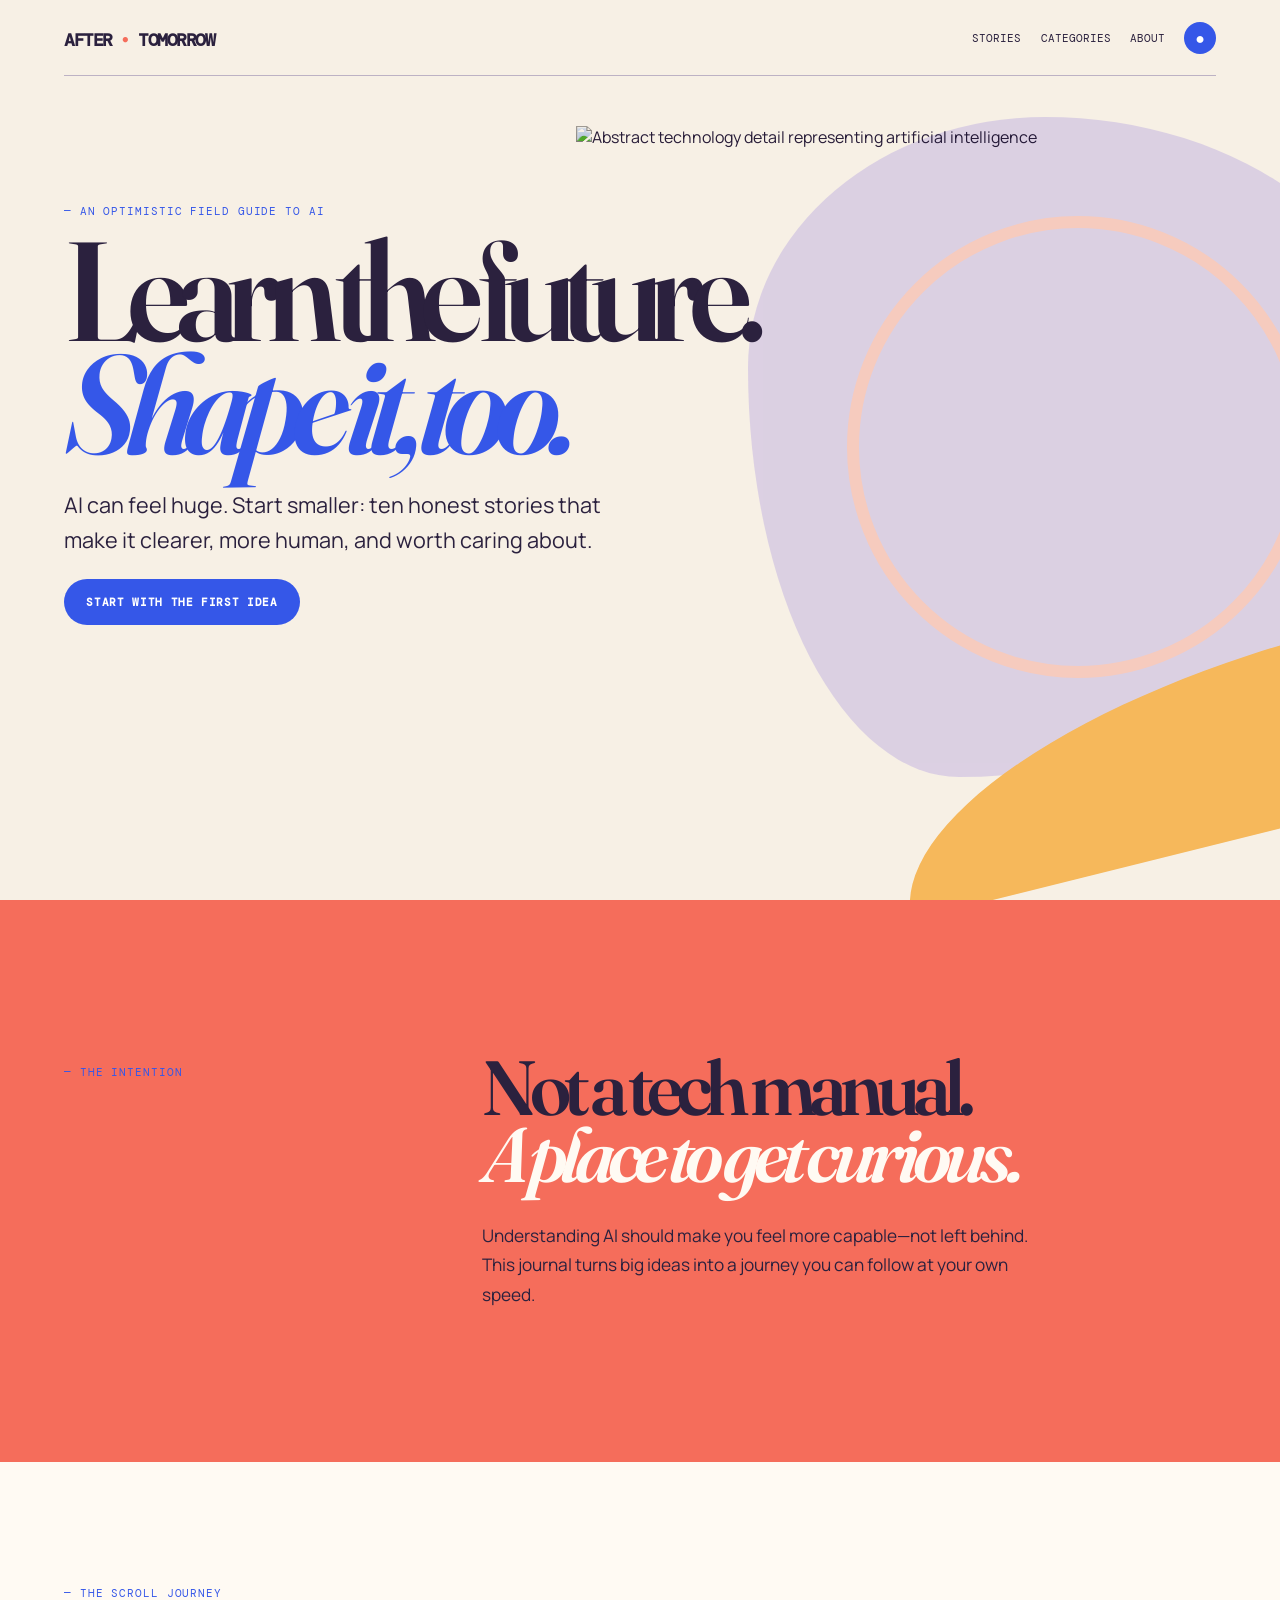
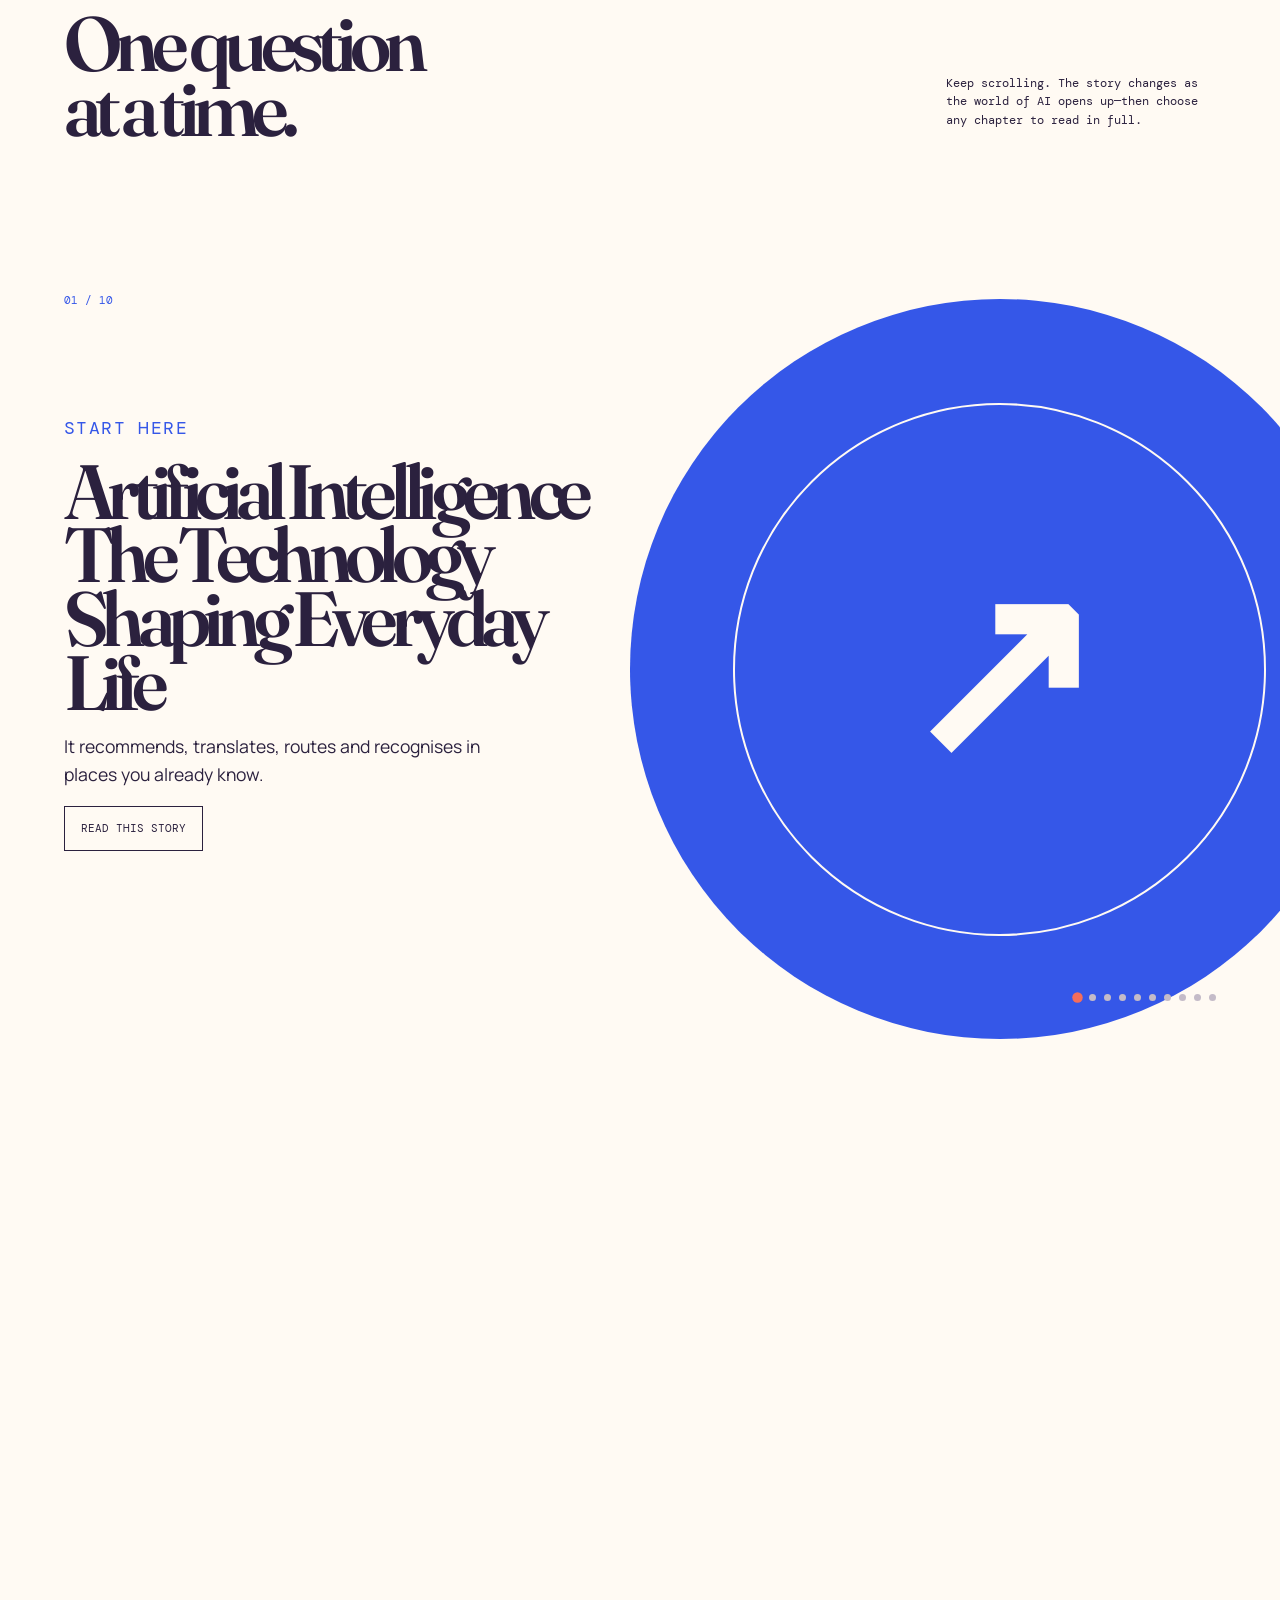
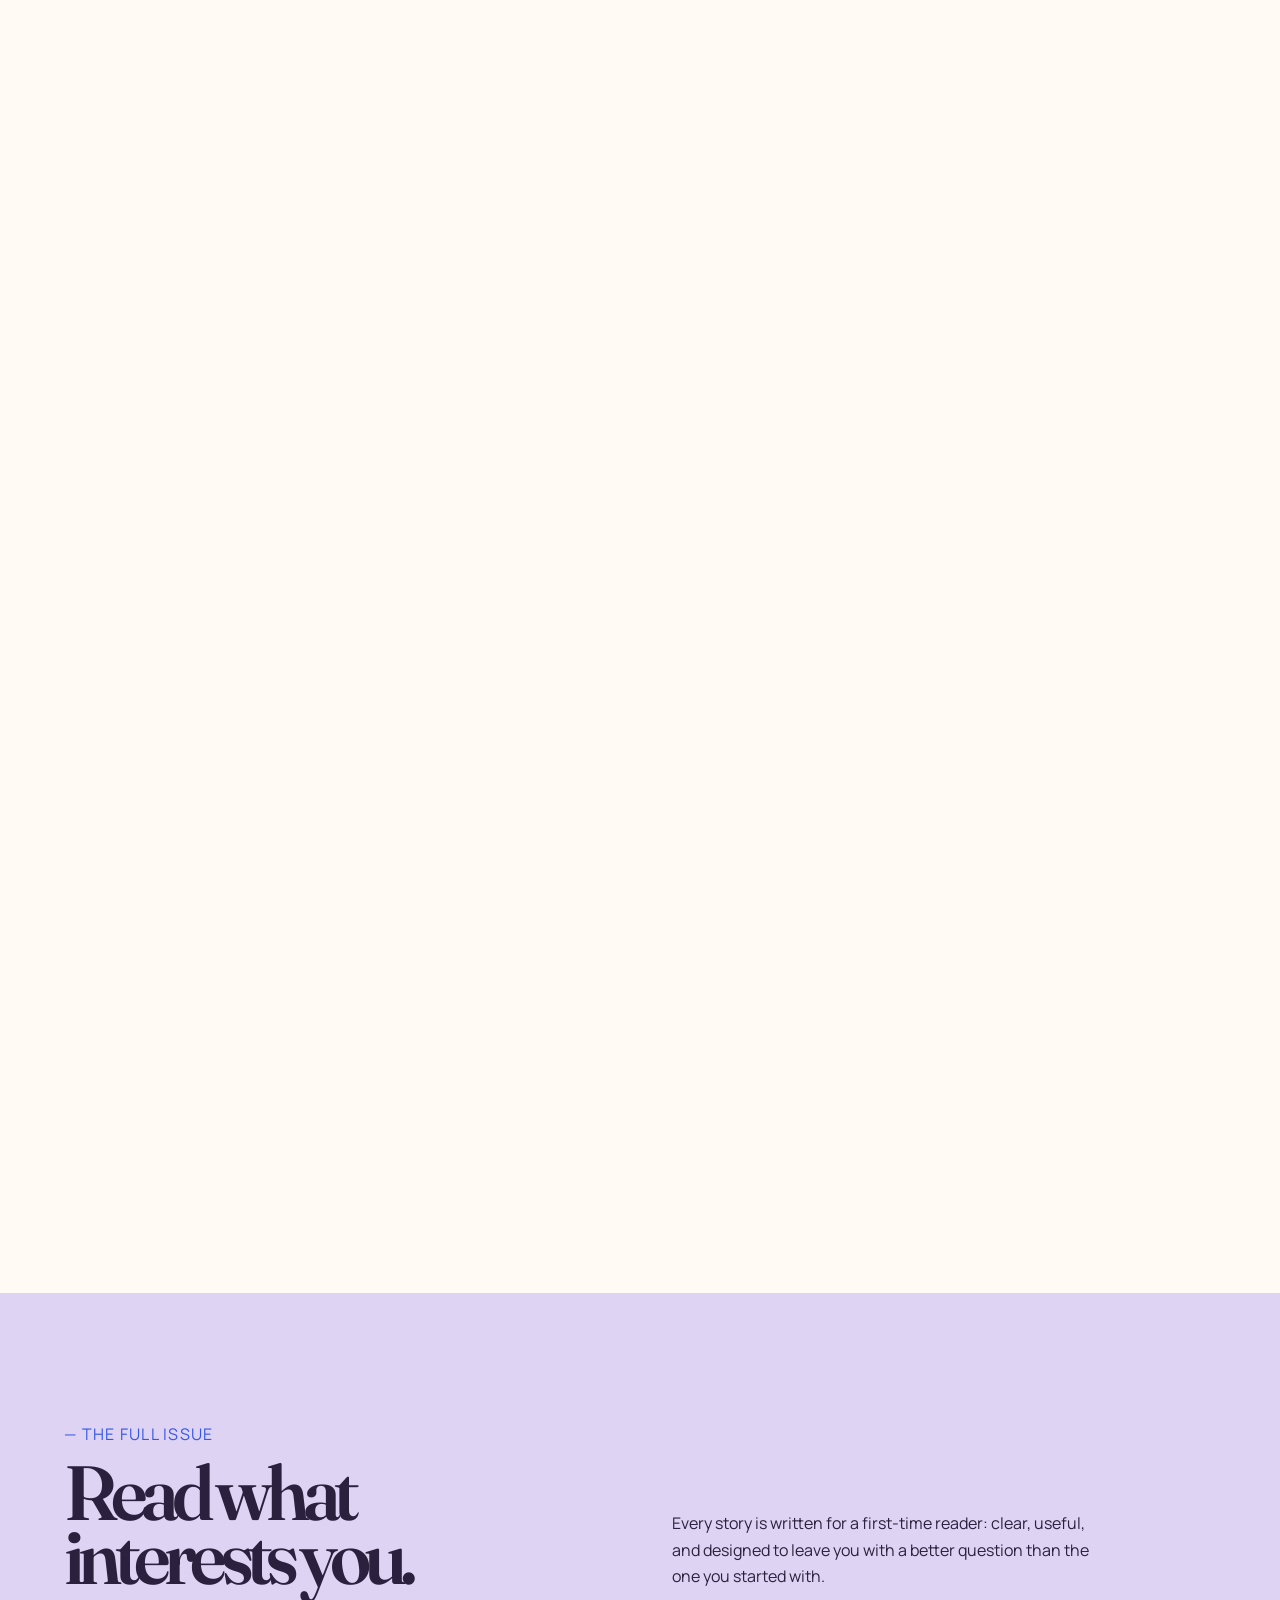
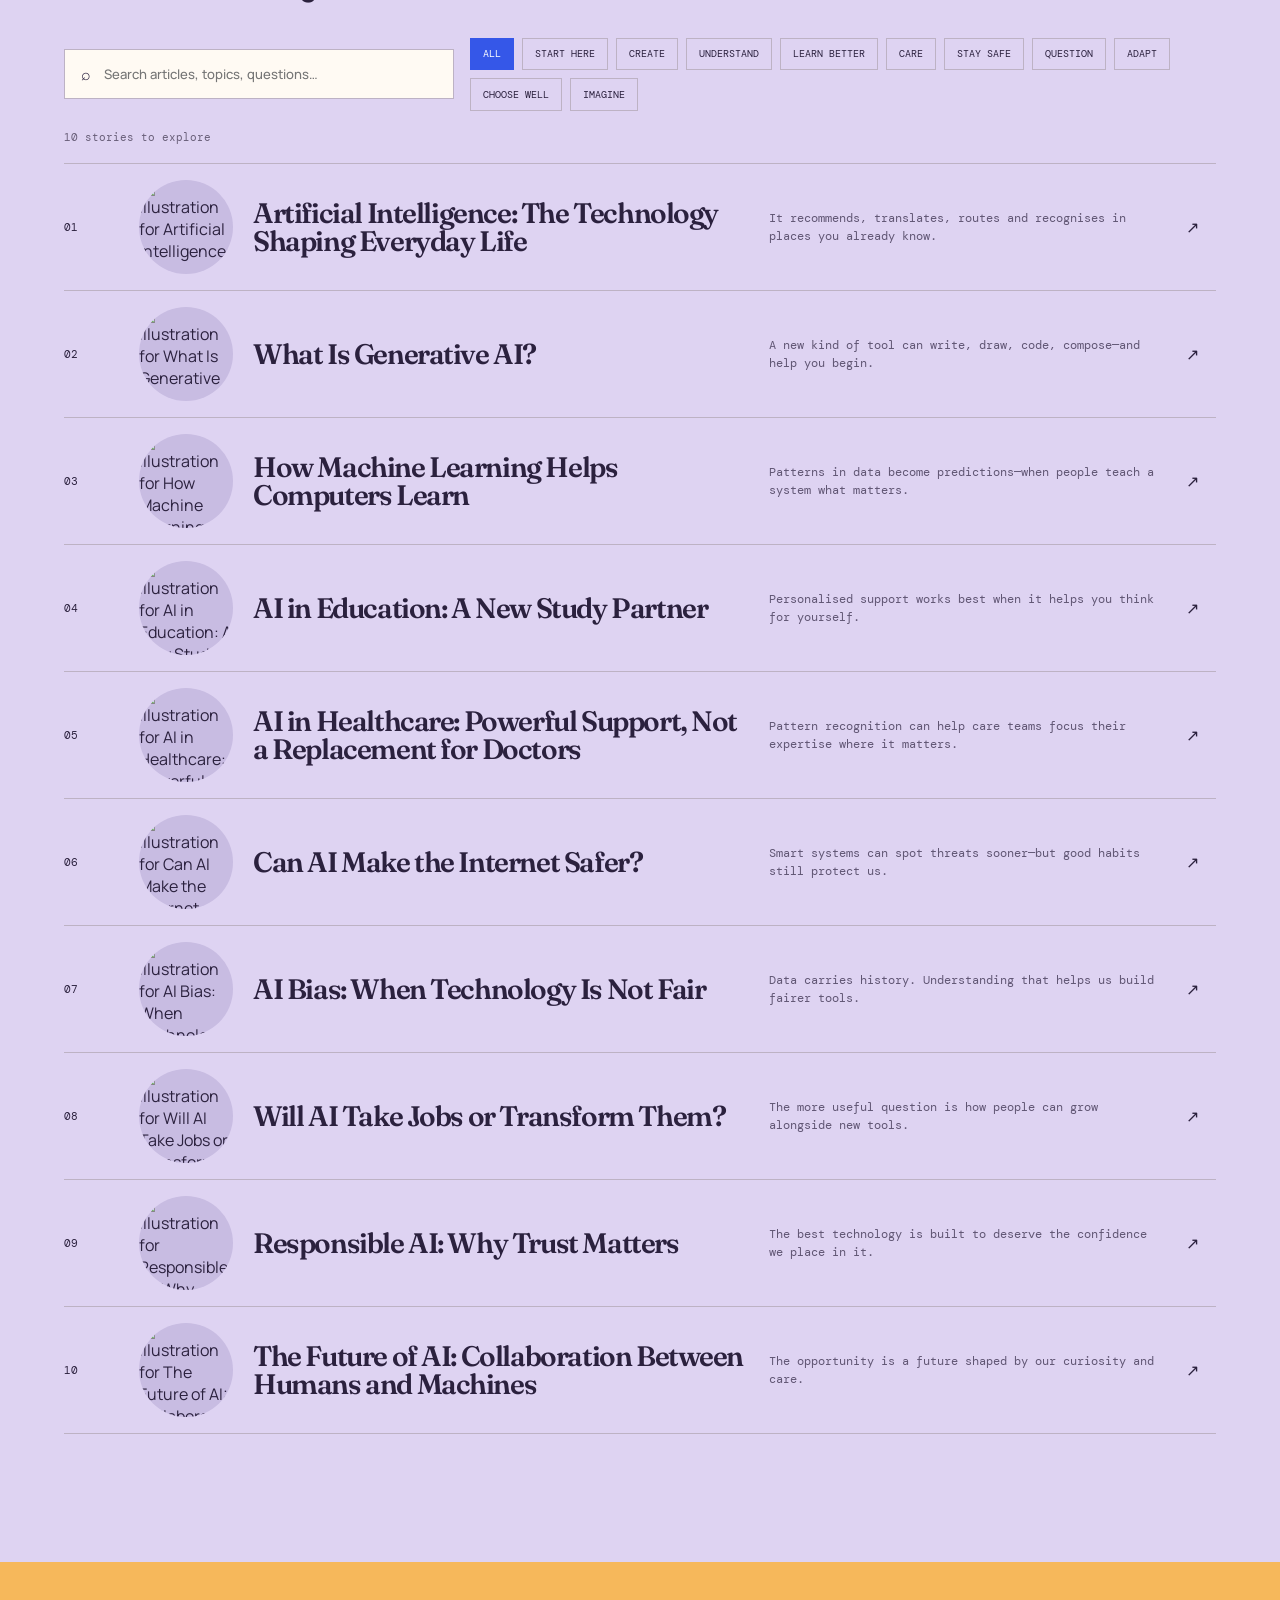
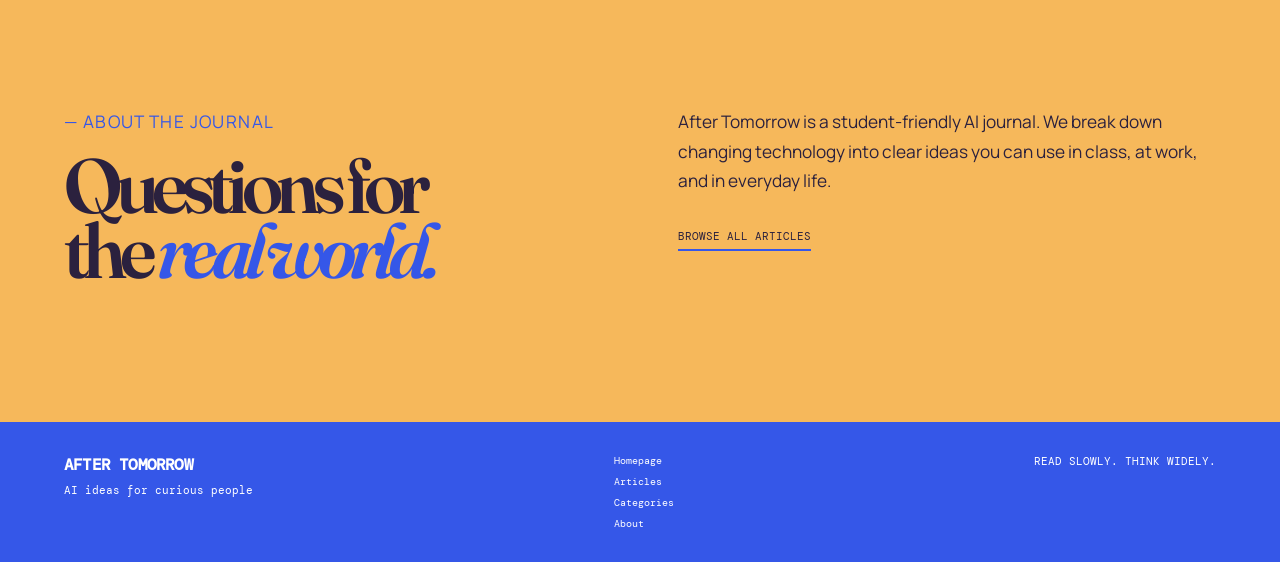
==== commit fa09d6e8: "Build full blog navigation search categories and reader profile" ====
--- a/index.html
+++ b/index.html
@@ -7,14 +7,15 @@
 .library{padding:8rem 5vw;background:#ded3f2}.lhead{display:grid;grid-template-columns:1fr 1fr;align-items:end;gap:4rem;margin-bottom:3rem}.lhead p{font:1rem/1.65 var(--sans);max-width:440px;margin:0}.list{border-top:1px solid var(--line)}.story{background:transparent;border:0;border-bottom:1px solid var(--line);width:100%;display:grid;grid-template-columns:70px 1.25fr 1fr 30px;gap:2rem;align-items:center;padding:1.4rem 0;text-align:left;cursor:pointer;transition:.25s}.story:hover{padding-left:1.3rem;color:var(--blue)}.story h3{font:600 clamp(1.25rem,2.2vw,2rem)/1 var(--serif);letter-spacing:-.05em;margin:0}.story p{margin:0;font:.77rem/1.5 var(--mono);opacity:.7}.story .sno{font:.7rem var(--mono)}footer{padding:2rem 5vw;background:var(--blue);color:white;display:flex;justify-content:space-between;font:.67rem var(--mono)}
 .reader{position:fixed;inset:0;z-index:30;background:var(--paper);display:grid;grid-template-columns:37% 63%;visibility:hidden;transform:translateY(100%);transition:transform .7s cubic-bezier(.76,0,.24,1),visibility .7s}.reader.active{visibility:visible;transform:none}.rside{background:var(--blue);color:white;padding:2rem;display:flex;flex-direction:column;justify-content:space-between;position:relative;overflow:hidden}.rside:after{content:'';position:absolute;width:130%;aspect-ratio:1;bottom:-34%;right:-60%;background:var(--coral);border-radius:45%;animation:morph 10s infinite alternate}.rside>*{z-index:1}.rword{font:600 clamp(4rem,8vw,8rem)/.76 var(--serif);letter-spacing:-.1em;margin:0}.rside p,.rmeta{font:.68rem var(--mono);letter-spacing:.06em}.rmain{overflow:auto;padding:clamp(4rem,9vw,9rem) clamp(2rem,9vw,12rem) 5rem}.close{position:fixed;right:1.5rem;top:1.5rem;width:48px;height:48px;border:0;border-radius:50%;background:var(--ink);color:white;font-size:1.5rem;cursor:pointer}.rmeta{color:var(--blue)}.rmain h1{font:600 clamp(2.6rem,5.2vw,5.6rem)/.88 var(--serif);letter-spacing:-.09em;margin:1.3rem 0 2.5rem}.rmain p{font:1.05rem/1.78 var(--sans);max-width:680px}.rmain strong{color:var(--blue)}.next{margin-top:3rem;border:0;background:var(--coral);padding:1rem 1.2rem;cursor:pointer;font:.68rem var(--mono);text-transform:uppercase}
 @media(max-width:740px){.hero h1{font-size:17vw}.orb{width:90vw;right:-42vw;top:25vh}.arc{width:80vw;height:27vw}.intro,.lhead{grid-template-columns:1fr;gap:1rem}.jhead{display:block;padding-top:5rem}.jhead>p{margin-top:1.5rem}.stage{align-items:start;padding-top:17vh}.world{top:auto;bottom:-8vh;width:108vw;right:-40vw}.stage h3{font-size:16vw}.stageCopy>p{max-width:335px}.story{grid-template-columns:33px 1fr 20px;gap:.7rem}.story p{display:none}.reader{grid-template-columns:1fr}.rside{min-height:30vh}.rmain{padding:4rem 1.5rem}.rword{font-size:5rem}}
-.story{grid-template-columns:55px 94px 1.25fr 1fr 30px;gap:1.25rem;padding:1rem 0}.story img{width:94px;aspect-ratio:1;object-fit:cover;border-radius:50%;background:#c8bce2}.articleImg{width:min(100%,620px);aspect-ratio:16/8;object-fit:cover;border-radius:18px;margin:0 0 2.1rem;background:#d8cdec}@media(max-width:740px){.story{grid-template-columns:30px 62px 1fr 18px;gap:.65rem}.story img{width:62px}}
+.story{grid-template-columns:55px 94px 1.25fr 1fr 30px;gap:1.25rem;padding:1rem 0}.story img{width:94px;aspect-ratio:1;object-fit:cover;border-radius:50%;background:#c8bce2}.articleImg{width:min(100%,620px);aspect-ratio:16/8;object-fit:cover;border-radius:18px;margin:0 0 2.1rem;background:#d8cdec}.navTools{display:flex;align-items:center;gap:1.2rem}.profile{border:0;background:var(--blue);color:white;width:32px;height:32px;border-radius:50%;cursor:pointer}.explore{display:flex;align-items:center;justify-content:space-between;gap:1rem;margin:0 0 1rem}.search{display:flex;align-items:center;gap:.7rem;background:var(--paper);border:1px solid var(--line);padding:.8rem 1rem;min-width:min(100%,390px)}.search input{border:0;background:transparent;outline:0;width:100%;font:500 .82rem var(--sans);color:var(--ink)}.filters{display:flex;gap:.5rem;flex-wrap:wrap}.filter{border:1px solid var(--line);background:transparent;padding:.55rem .75rem;cursor:pointer;font:.65rem var(--mono);text-transform:uppercase}.filter.active,.filter:hover{background:var(--blue);color:white;border-color:var(--blue)}.results{font:.7rem var(--mono);color:#695f79;margin:1.2rem 0}.about{padding:8rem 5vw;background:var(--orange);display:grid;grid-template-columns:1fr 1fr;gap:6vw}.about h2{font:600 clamp(3rem,6vw,6rem)/.84 var(--serif);letter-spacing:-.09em;margin:.7rem 0}.about h2 em{font-style:italic;color:var(--blue)}.about p{font:1.08rem/1.7 var(--sans);max-width:520px}.aboutCta{display:inline-block;color:var(--ink);margin-top:1rem;font:.7rem var(--mono);text-transform:uppercase;border-bottom:2px solid var(--blue);padding-bottom:.4rem;text-decoration:none}footer{align-items:flex-start;gap:2rem}footer div{display:flex;flex-direction:column;gap:.5rem}footer strong{font-size:1rem;letter-spacing:-.05em}footer a{color:white;text-decoration:none;font:.65rem var(--mono)}.loginPanel{position:fixed;z-index:40;inset:0;background:#29203cbf;display:grid;place-items:center;visibility:hidden;opacity:0;transition:.25s;padding:1.5rem}.loginPanel.active{visibility:visible;opacity:1}.loginPanel>div{width:min(100%,500px);background:var(--paper);padding:clamp(2rem,6vw,4rem);position:relative}.loginPanel h2{font:600 clamp(2.5rem,5vw,4rem)/.85 var(--serif);letter-spacing:-.08em;margin:.8rem 0 1rem}.loginPanel p{line-height:1.55}.loginClose{position:absolute;right:1.2rem;top:1rem;border:0;background:transparent;font-size:1.8rem;cursor:pointer}form{display:grid;gap:1rem;margin-top:1.5rem}form label{display:grid;gap:.4rem;font:.7rem var(--mono);text-transform:uppercase}form input{padding:.85rem;border:1px solid var(--line);background:white;font:1rem var(--sans)}.loginNote{font:.72rem var(--mono)!important;color:#6b6374}@media(max-width:740px){.story{grid-template-columns:30px 62px 1fr 18px;gap:.65rem}.story img{width:62px}.navTools{gap:.6rem}.navTools a{display:none}.explore{align-items:stretch;flex-direction:column}.about{grid-template-columns:1fr;padding:5rem 5vw}footer{flex-direction:column}.profile{width:30px;height:30px}}
 </style><script type="application/ld+json">{"@context":"https://schema.org","@type":"Blog","name":"After Tomorrow","description":"An optimistic visual journal that makes artificial intelligence easier to understand."}</script></head><body>
 <div id="loader"><div class="loadN">01</div><div class="loadMeta"><span>AFTER TOMORROW / ISSUE 01</span><span id="lc">01 / 10</span></div><div class="bar"><i></i></div></div>
-<header class="hero" id="top"><nav><a class="logo" href="#top">AFTER <b>•</b> TOMORROW</a><a href="#stories">10 stories ↓</a></nav><div class="orb"></div><img class="heroArt" src="assets/ai-curiosity-orbit.png" alt="Abstract cobalt glass sphere with coral and violet orbiting forms, representing human curiosity and artificial intelligence"><div class="arc"></div><div class="copy"><p class="eyebrow">An optimistic field guide to AI</p><h1>Learn the future.<br><em>Shape it, too.</em></h1><p class="lead">AI can feel huge. Start smaller: ten honest stories that make it clearer, more human, and worth caring about.</p><button class="primary" data-open="0">Start with the first idea</button></div></header>
+<header class="hero" id="top"><nav><a class="logo" href="#top">AFTER <b>•</b> TOMORROW</a><div class="navTools"><a href="#stories">Stories</a><a href="#categories">Categories</a><a href="#about">About</a><button class="profile" id="profile" aria-label="Open reader profile">●</button></div></nav><div class="orb"></div><img class="heroArt" src="https://images.unsplash.com/photo-1518770660439-4636190af475?auto=format&fit=crop&w=1400&q=85" alt="Abstract technology detail representing artificial intelligence"><div class="arc"></div><div class="copy"><p class="eyebrow">An optimistic field guide to AI</p><h1>Learn the future.<br><em>Shape it, too.</em></h1><p class="lead">AI can feel huge. Start smaller: ten honest stories that make it clearer, more human, and worth caring about.</p><button class="primary" data-open="0">Start with the first idea</button></div></header>
 <section class="intro"><p class="eyebrow">The intention</p><div><h2>Not a tech manual.<br><em>A place to get curious.</em></h2><p>Understanding AI should make you feel more capable—not left behind. This journal turns big ideas into a journey you can follow at your own speed.</p></div></section>
 <section class="journey" id="stories"><div class="jhead"><div><p class="eyebrow">The scroll journey</p><h2>One question<br>at a time.</h2></div><p>Keep scrolling. The story changes as the world of AI opens up—then choose any chapter to read in full.</p></div><div class="scenes"><div class="stage" id="stage" data-tone="0"><p class="num" id="sn">01 / 10</p><div class="stageCopy"><p class="category" id="sc">Start here</p><h3 id="st">AI is already<br>in your day.</h3><p id="sd">It recommends, translates, routes and recognises. See the ordinary places intelligence is already at work.</p><button class="open" id="so">Read this story</button></div><div class="world"></div><div class="dots" id="dots"></div></div></div></section>
-<section class="library"><div class="lhead"><div><p class="eyebrow">The full issue</p><h2>Read what<br>interests you.</h2></div><p>Every story is written for a first-time reader: clear, useful, and designed to leave you with a better question than the one you started with.</p></div><div class="list" id="list"></div></section><footer><span>AFTER TOMORROW / AI JOURNAL</span><span>READ SLOWLY. THINK WIDELY.</span></footer>
+<section class="library" id="categories"><div class="lhead"><div><p class="eyebrow">The full issue</p><h2>Read what<br>interests you.</h2></div><p>Every story is written for a first-time reader: clear, useful, and designed to leave you with a better question than the one you started with.</p></div><div class="explore"><label class="search"><span>⌕</span><input id="search" type="search" placeholder="Search articles, topics, questions…" aria-label="Search articles"></label><div class="filters" id="filters"></div></div><p class="results" id="results">10 stories to explore</p><div class="list" id="list"></div></section><section class="about" id="about"><div><p class="eyebrow">About the journal</p><h2>Questions for<br>the <em>real world.</em></h2></div><div><p>After Tomorrow is a student-friendly AI journal. We break down changing technology into clear ideas you can use in class, at work, and in everyday life.</p><a class="aboutCta" href="#categories">Browse all articles</a></div></section><footer><div><strong>AFTER TOMORROW</strong><span>AI ideas for curious people</span></div><div><a href="#top">Homepage</a><a href="#categories">Articles</a><a href="#categories">Categories</a><a href="#about">About</a></div><span>READ SLOWLY. THINK WIDELY.</span></footer>
 <aside class="reader" id="reader"><section class="rside"><p id="rn"></p><h2 class="rword" id="rw"></h2><p>AFTER TOMORROW / ISSUE 01</p></section><section class="rmain"><button class="close" id="close" aria-label="Close article">×</button><p class="rmeta" id="rm"></p><h1 id="rt"></h1><div id="rb"></div><button class="next" id="next">NEXT STORY →</button></section></aside>
+<aside class="loginPanel" id="loginPanel" aria-hidden="true"><div><button class="loginClose" id="loginClose" aria-label="Close profile">×</button><p class="eyebrow">Reader profile</p><h2>Save your<br>curiosity.</h2><p>Get a simple personal welcome while you explore this issue.</p><form id="loginForm"><label>Name<input id="name" required maxlength="40" placeholder="Your name"></label><label>Email<input id="email" type="email" required placeholder="you@example.com"></label><button class="primary" type="submit">Continue reading</button></form><p class="loginNote" id="loginNote">No password needed. This demo stores only your name in this browser.</p></div></aside>
 <script>
 const A=[
 ['EVERYDAY','Start here','Artificial Intelligence: The Technology Shaping Everyday Life','It recommends, translates, routes and recognises in places you already know.',`Artificial Intelligence, or AI, is no longer limited to science-fiction movies or research laboratories. When a phone unlocks using face recognition, a music app recommends a new song, or a map suggests the fastest route, AI is working in the background.`,`AI learns from large amounts of data and identifies useful patterns. It can recognise patterns, understand language, make predictions, and help solve problems. <strong>AI can be a powerful assistant, but people must remain responsible for important decisions.</strong>`],
@@ -29,4 +30,5 @@
 ['FUTURE','Imagine','The Future of AI: Collaboration Between Humans and Machines','The opportunity is a future shaped by our curiosity and care.',`AI may help scientists discover medicines, farmers use resources wisely, teachers personalise learning, and artists explore new forms of creativity.`,`The future is not only about more powerful machines. <strong>It is about how humans choose to use them: with imagination, empathy, responsibility, and care.</strong>`]
 ];let cur=0;const q=s=>document.querySelector(s),num=i=>String(i+1).padStart(2,'0');q('#dots').innerHTML=A.map((x,i)=>`<i class="${i?'':'on'}"></i>`).join('');q('#list').innerHTML=A.map((a,i)=>`<button class="story" data-open="${i}"><span class="sno">${num(i)}</span><h3>${a[2]}</h3><p>${a[3]}</p><span>↗</span></button>`).join('');function setScene(i){let a=A[i];q('#sn').textContent=`${num(i)} / 10`;q('#sc').textContent=a[1];q('#st').innerHTML=a[2].replace(': ','<br>');q('#sd').textContent=a[3];q('#stage').dataset.tone=i%5;q('#stage').dataset.id=i;[...q('#dots').children].forEach((x,j)=>x.classList.toggle('on',i===j))}function open(i){cur=(i+A.length)%A.length;let a=A[cur];q('#rn').textContent=`STORY / ${num(cur)}`;q('#rw').textContent=a[0];q('#rm').textContent=`${a[1].toUpperCase()} / STORY ${num(cur)} OF 10`;q('#rt').textContent=a[2];q('#rb').innerHTML=a.slice(4).map(x=>`<p>${x}</p>`).join('');q('#reader').classList.add('active');document.body.style.overflow='hidden';history.replaceState(null,'',`#story-${cur+1}`)}function close(){q('#reader').classList.remove('active');document.body.style.overflow='';history.replaceState(null,'',location.pathname)}document.addEventListener('click',e=>{let x=e.target.closest('[data-open]');if(x)open(+x.dataset.open)});q('#so').onclick=()=>open(+q('#stage').dataset.id||0);q('#close').onclick=close;q('#next').onclick=()=>open(cur+1);document.addEventListener('keydown',e=>e.key==='Escape'&&close());let last=-1,sc=q('.scenes');addEventListener('scroll',()=>{let r=sc.getBoundingClientRect(),i=Math.min(9,Math.max(0,Math.floor((-r.top/(r.height-innerHeight))*10)));if(i!==last){last=i;setScene(i)}},{passive:true});let c=1,t=setInterval(()=>{c++;q('.loadN').textContent=num(c);q('#lc').textContent=`${num(c)} / 10`;q('.bar i').style.width=`${c*10}%`;if(c==10){clearInterval(t);setTimeout(()=>q('#loader').classList.add('done'),280)}},100);let m=location.hash.match(/story-(\d+)/);if(m)setTimeout(()=>open(+m[1]-1),1300);
 const ART=['https://images.unsplash.com/photo-1518770660439-4636190af475?auto=format&fit=crop&w=1200&q=85','https://images.unsplash.com/photo-1535378917042-10a22c95931a?auto=format&fit=crop&w=1200&q=85','https://images.unsplash.com/photo-1507146153580-69a1fe6d8aa1?auto=format&fit=crop&w=1200&q=85','https://images.unsplash.com/photo-1503676260728-1c00da094a0b?auto=format&fit=crop&w=1200&q=85','https://images.unsplash.com/photo-1576091160399-112ba8d25d1d?auto=format&fit=crop&w=1200&q=85','https://images.unsplash.com/photo-1563013544-824ae1b704d3?auto=format&fit=crop&w=1200&q=85','https://images.unsplash.com/photo-1560179707-f14e90ef3623?auto=format&fit=crop&w=1200&q=85','https://images.unsplash.com/photo-1521737711867-e3b97375f902?auto=format&fit=crop&w=1200&q=85','https://images.unsplash.com/photo-1451187580459-43490279c0fa?auto=format&fit=crop&w=1200&q=85','https://images.unsplash.com/photo-1485827404703-89b55fcc595e?auto=format&fit=crop&w=1200&q=85'];q('#list').innerHTML=A.map((a,i)=>`<button class="story" data-open="${i}"><span class="sno">${num(i)}</span><img src="${ART[i]}" alt="Illustration for ${a[2]}" loading="lazy"><h3>${a[2]}</h3><p>${a[3]}</p><span>↗</span></button>`).join('');open=function(i){cur=(i+A.length)%A.length;let a=A[cur];q('#rn').textContent=`STORY / ${num(cur)}`;q('#rw').textContent=a[0];q('#rm').textContent=`${a[1].toUpperCase()} / STORY ${num(cur)} OF 10`;q('#rt').textContent=a[2];q('#rb').innerHTML=`<img class="articleImg" src="${ART[cur]}" alt="Illustration for ${a[2]}">`+a.slice(4).map(x=>`<p>${x}</p>`).join('');q('#reader').classList.add('active');document.body.style.overflow='hidden';history.replaceState(null,'',`#story-${cur+1}`)};
+const categories=['All',...new Set(A.map(a=>a[1]))],filters=q('#filters'),search=q('#search'),results=q('#results');let activeCategory='All';filters.innerHTML=categories.map(c=>`<button class="filter ${c==='All'?'active':''}" data-category="${c}">${c}</button>`).join('');function renderStories(){let term=search.value.toLowerCase();let visible=A.map((a,i)=>({...a,i})).filter(a=>(activeCategory==='All'||a[1]===activeCategory)&&[a[1],a[2],a[3]].join(' ').toLowerCase().includes(term));q('#list').innerHTML=visible.map(a=>`<button class="story" data-open="${a.i}"><span class="sno">${num(a.i)}</span><img src="${ART[a.i]}" alt="Illustration for ${a[2]}" loading="lazy"><h3>${a[2]}</h3><p>${a[3]}</p><span>↗</span></button>`).join('')||'<p class="results">No stories found. Try a different search.</p>';results.textContent=`${visible.length} ${visible.length===1?'story':'stories'} to explore`}filters.addEventListener('click',e=>{let b=e.target.closest('[data-category]');if(!b)return;activeCategory=b.dataset.category;[...filters.children].forEach(x=>x.classList.toggle('active',x===b));renderStories()});search.addEventListener('input',renderStories);const panel=q('#loginPanel'),profile=q('#profile'),closeLogin=q('#loginClose'),form=q('#loginForm'),note=q('#loginNote');profile.onclick=()=>{panel.classList.add('active');panel.setAttribute('aria-hidden','false')};closeLogin.onclick=()=>{panel.classList.remove('active');panel.setAttribute('aria-hidden','true')};form.addEventListener('submit',e=>{e.preventDefault();let name=q('#name').value.trim();localStorage.setItem('afterTomorrowReader',name);note.textContent=`Welcome, ${name}. Your reader profile is saved on this device.`;form.querySelector('button').textContent='Saved ✓'});let saved=localStorage.getItem('afterTomorrowReader');if(saved){q('#profile').textContent=saved.slice(0,1).toUpperCase();q('#profile').title=`Reader profile: ${saved}`}
 </script></body></html>
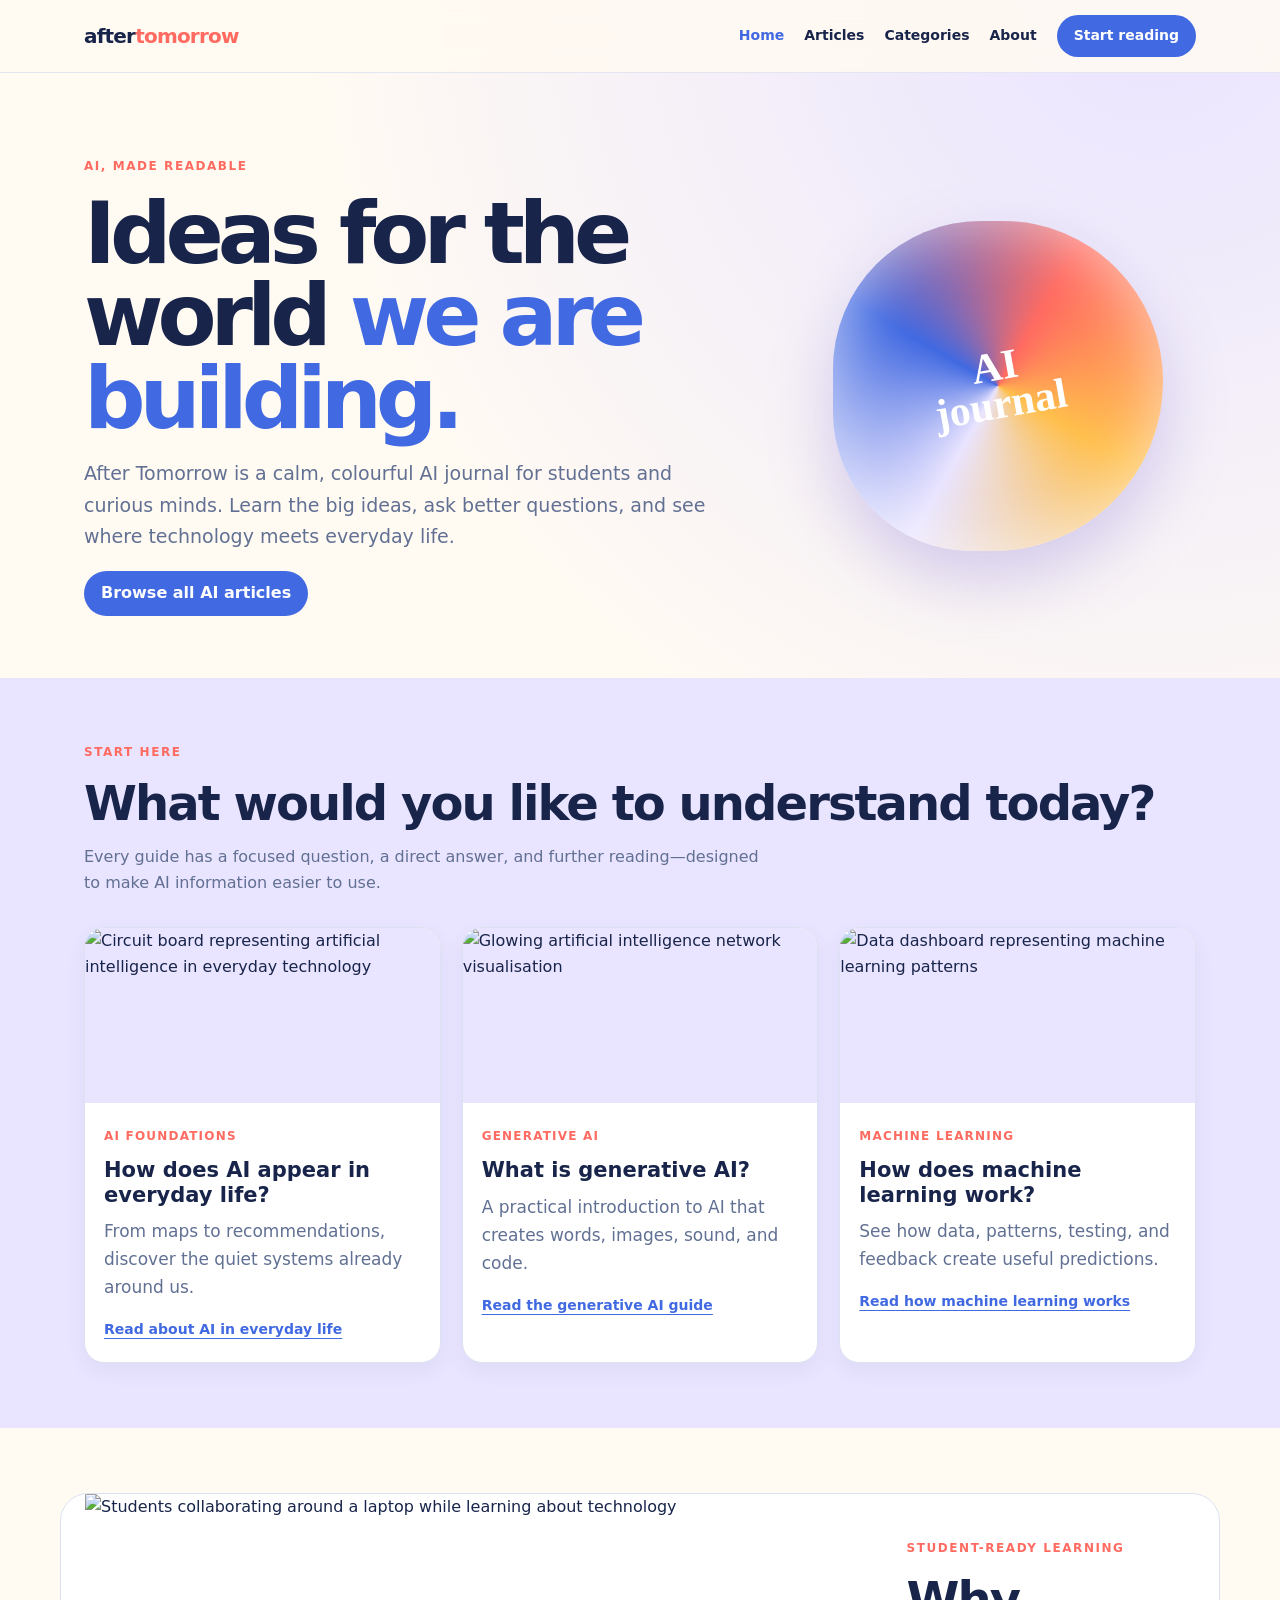
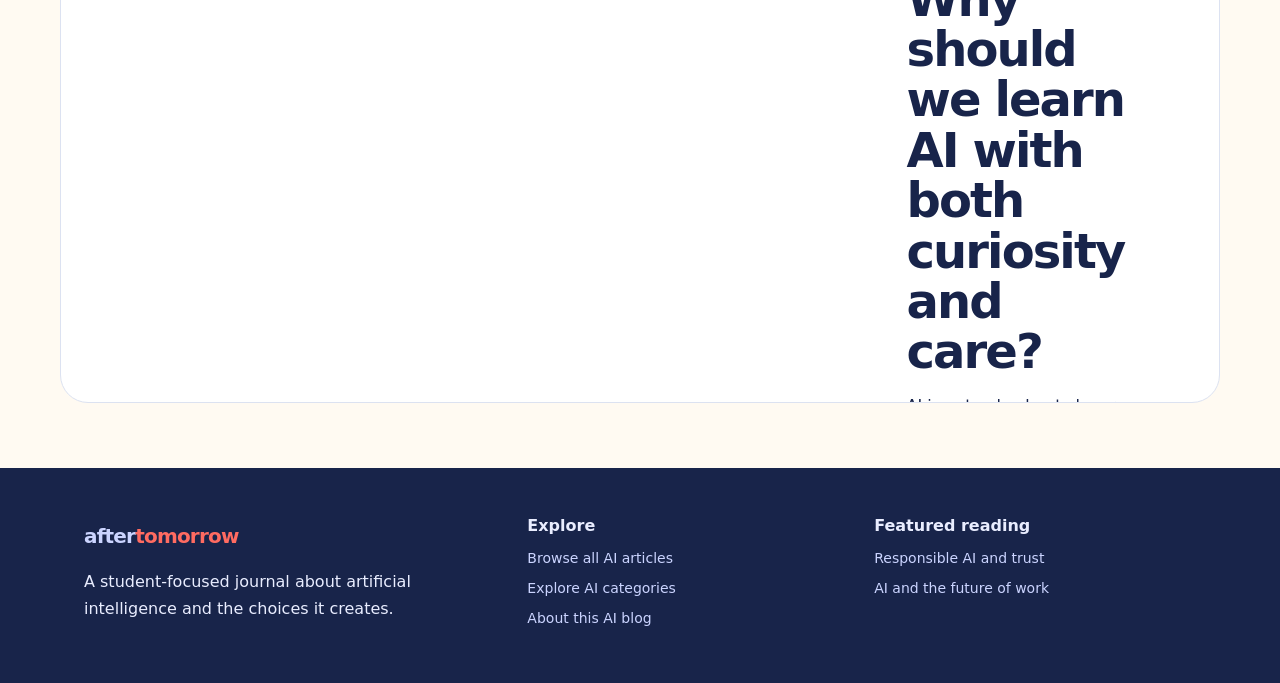
==== commit 1eeda3c8: "Add SEO-ready multi-page AI blog" ====
--- a/index.html
+++ b/index.html
@@ -1,34 +1 @@
-<!doctype html><html lang="en"><head><meta charset="utf-8"><meta name="viewport" content="width=device-width,initial-scale=1"><meta name="theme-color" content="#f7f0e5"><title>After Tomorrow — AI ideas for curious people</title><meta name="description" content="An optimistic visual AI journal with ten clear articles about artificial intelligence, learning, health, fairness, and the future of work."><meta name="keywords" content="artificial intelligence blog, AI articles, machine learning, responsible AI, AI in education"><meta name="robots" content="index,follow"><link rel="canonical" href="https://ai-pulse-journal-pratham.experimentpg-123.chatgpt.site/"><meta property="og:title" content="After Tomorrow — AI ideas for curious people"><meta property="og:description" content="Ten stories that make AI clearer, more human, and worth caring about."><link rel="preconnect" href="https://fonts.googleapis.com"><link rel="preconnect" href="https://fonts.gstatic.com" crossorigin><link href="https://fonts.googleapis.com/css2?family=DM+Mono:wght@400;500&family=Fraunces:opsz,wght@9..144,500;9..144,600;9..144,700&family=Manrope:wght@400;500;600;700;800&display=swap" rel="stylesheet"><style>
-:root{--cream:#f7f0e5;--paper:#fffaf3;--ink:#2b213e;--blue:#3557e8;--violet:#967fdd;--coral:#f56d5b;--orange:#f6b85b;--line:#bdb2c4;--serif:Fraunces,Georgia,serif;--sans:Manrope,Arial,sans-serif;--mono:'DM Mono',monospace}*{box-sizing:border-box}html{scroll-behavior:smooth}body{margin:0;background:var(--cream);color:var(--ink);font-family:var(--sans);overflow-x:hidden}button{font:inherit;color:inherit}.mono{font-family:var(--mono)}
-#loader{position:fixed;inset:0;z-index:20;background:var(--blue);color:#fffaf3;display:grid;place-items:center;transition:.6s}#loader.done{opacity:0;visibility:hidden}.loadN{font:600 clamp(8rem,29vw,23rem)/.8 var(--serif);letter-spacing:-.1em}.loadMeta{position:absolute;bottom:6vh;left:5vw;right:5vw;display:flex;justify-content:space-between;font:.68rem var(--mono)}.bar{position:absolute;bottom:3.4vh;left:5vw;right:5vw;height:3px;background:#ffffff55}.bar i{display:block;height:100%;width:0;background:var(--coral);transition:.12s}
-.hero{min-height:100svh;position:relative;overflow:hidden;padding:0 5vw 5vh}nav{height:76px;border-bottom:1px solid var(--line);display:flex;align-items:center;justify-content:space-between;position:relative;z-index:3}.logo{font-weight:800;letter-spacing:-.08em;font-size:1.15rem}.logo b{font:1.5rem var(--serif);color:var(--coral)}nav a{color:var(--ink);text-decoration:none;font:.68rem var(--mono);text-transform:uppercase}.copy{position:relative;z-index:2;padding-top:clamp(5rem,13vh,10rem);max-width:1050px}.eyebrow{font:.7rem var(--mono);letter-spacing:.08em;color:var(--blue);text-transform:uppercase}.eyebrow:before{content:'— ';}.hero h1{font:600 clamp(4.4rem,11vw,10.5rem)/.8 var(--serif);letter-spacing:-.1em;margin:1rem 0 1.8rem}.hero h1 em{font-style:italic;color:var(--blue)}.lead{font-size:clamp(1.05rem,1.8vw,1.35rem);line-height:1.6;max-width:545px}.primary{border:0;border-radius:999px;padding:1rem 1.4rem;background:var(--blue);color:white;font:700 .68rem var(--mono);letter-spacing:.06em;text-transform:uppercase;cursor:pointer;transition:.25s}.primary:hover{background:var(--coral);transform:translateY(-4px)}.heroArt{position:absolute;z-index:1;width:min(62vw,820px);right:-7vw;top:14vh;mix-blend-mode:multiply;filter:saturate(1.08) contrast(1.03);animation:float 8s ease-in-out infinite}.orb{position:absolute;z-index:0;width:min(53vw,660px);aspect-ratio:1;right:-10vw;top:13vh;background:var(--violet);border-radius:45% 55% 68% 32%/38% 42% 58% 62%;opacity:.28;animation:morph 11s ease-in-out infinite alternate}.orb:before{content:'';position:absolute;inset:15%;border:12px solid var(--coral);border-radius:50%;animation:float 6s ease-in-out infinite}.arc{position:absolute;width:38vw;height:14vw;bottom:4vh;right:-7vw;background:var(--orange);border-radius:100% 0 0 0;rotate:-14deg}@keyframes morph{to{transform:translate(-5vw,4vh) rotate(28deg);border-radius:65% 35% 40% 60%/55% 65% 35% 45%}}@keyframes float{50%{transform:translateY(-24px) scale(.94)}}
-.intro{background:var(--coral);padding:clamp(5rem,12vw,12rem) 5vw;display:grid;grid-template-columns:.65fr 1.35fr;gap:5vw}.intro h2{font:600 clamp(2.8rem,6vw,7rem)/.88 var(--serif);letter-spacing:-.09em;margin:0}.intro h2 em{font-style:italic;color:var(--paper)}.intro p:last-child{font-size:1.08rem;line-height:1.7;max-width:570px;margin:2rem 0 0}
-.journey{background:var(--paper)}.jhead{padding:7rem 5vw 2rem;display:flex;justify-content:space-between;align-items:end;gap:2rem}.jhead h2,.library h2{font:600 clamp(3rem,6vw,6rem)/.84 var(--serif);letter-spacing:-.09em;margin:.8rem 0 0}.jhead>p{font:.75rem/1.55 var(--mono);max-width:270px}.scenes{height:480vh}.stage{height:100svh;position:sticky;top:0;overflow:hidden;display:flex;align-items:center;padding:0 5vw}.stageCopy{z-index:2;max-width:570px}.num{position:absolute;top:12vh;left:5vw;font:.7rem var(--mono);color:var(--blue)}.category{font:.68rem var(--mono);color:var(--blue);text-transform:uppercase;letter-spacing:.08em}.stage h3{font:600 clamp(3.1rem,6vw,6.4rem)/.83 var(--serif);letter-spacing:-.1em;margin:1rem 0}.stageCopy>p{font-size:1.1rem;line-height:1.6;max-width:430px}.open{border:1px solid var(--ink);background:transparent;padding:.9rem 1rem;font:.68rem var(--mono);text-transform:uppercase;cursor:pointer}.open:hover{background:var(--ink);color:var(--paper)}.world{position:absolute;right:-7vw;top:14vh;width:min(61vw,740px);aspect-ratio:1;background:var(--blue);border-radius:50%;transition:.6s}.world:before{content:'↗';position:absolute;inset:14%;display:grid;place-items:center;border:2px solid var(--paper);border-radius:inherit;color:var(--paper);font:600 clamp(9rem,19vw,17rem) var(--serif);animation:spin 12s linear infinite}@keyframes spin{to{rotate:360deg}}.stage[data-tone='1'] .world{background:var(--violet);border-radius:62% 38% 48% 52%/35% 60% 40% 65%}.stage[data-tone='2'] .world{background:var(--coral);border-radius:29% 71% 51% 49%/67% 39% 61% 33%}.stage[data-tone='3'] .world{background:var(--orange);border-radius:43% 57% 25% 75%/60% 34% 66% 40%}.stage[data-tone='4'] .world{background:#4bb5ac;border-radius:68% 32% 65% 35%/42% 70% 30% 58%}.dots{position:absolute;right:5vw;bottom:8vh;display:flex;gap:8px}.dots i{width:7px;height:7px;border-radius:50%;background:#c4bbc8}.dots i.on{background:var(--coral);transform:scale(1.5)}
-.library{padding:8rem 5vw;background:#ded3f2}.lhead{display:grid;grid-template-columns:1fr 1fr;align-items:end;gap:4rem;margin-bottom:3rem}.lhead p{font:1rem/1.65 var(--sans);max-width:440px;margin:0}.list{border-top:1px solid var(--line)}.story{background:transparent;border:0;border-bottom:1px solid var(--line);width:100%;display:grid;grid-template-columns:70px 1.25fr 1fr 30px;gap:2rem;align-items:center;padding:1.4rem 0;text-align:left;cursor:pointer;transition:.25s}.story:hover{padding-left:1.3rem;color:var(--blue)}.story h3{font:600 clamp(1.25rem,2.2vw,2rem)/1 var(--serif);letter-spacing:-.05em;margin:0}.story p{margin:0;font:.77rem/1.5 var(--mono);opacity:.7}.story .sno{font:.7rem var(--mono)}footer{padding:2rem 5vw;background:var(--blue);color:white;display:flex;justify-content:space-between;font:.67rem var(--mono)}
-.reader{position:fixed;inset:0;z-index:30;background:var(--paper);display:grid;grid-template-columns:37% 63%;visibility:hidden;transform:translateY(100%);transition:transform .7s cubic-bezier(.76,0,.24,1),visibility .7s}.reader.active{visibility:visible;transform:none}.rside{background:var(--blue);color:white;padding:2rem;display:flex;flex-direction:column;justify-content:space-between;position:relative;overflow:hidden}.rside:after{content:'';position:absolute;width:130%;aspect-ratio:1;bottom:-34%;right:-60%;background:var(--coral);border-radius:45%;animation:morph 10s infinite alternate}.rside>*{z-index:1}.rword{font:600 clamp(4rem,8vw,8rem)/.76 var(--serif);letter-spacing:-.1em;margin:0}.rside p,.rmeta{font:.68rem var(--mono);letter-spacing:.06em}.rmain{overflow:auto;padding:clamp(4rem,9vw,9rem) clamp(2rem,9vw,12rem) 5rem}.close{position:fixed;right:1.5rem;top:1.5rem;width:48px;height:48px;border:0;border-radius:50%;background:var(--ink);color:white;font-size:1.5rem;cursor:pointer}.rmeta{color:var(--blue)}.rmain h1{font:600 clamp(2.6rem,5.2vw,5.6rem)/.88 var(--serif);letter-spacing:-.09em;margin:1.3rem 0 2.5rem}.rmain p{font:1.05rem/1.78 var(--sans);max-width:680px}.rmain strong{color:var(--blue)}.next{margin-top:3rem;border:0;background:var(--coral);padding:1rem 1.2rem;cursor:pointer;font:.68rem var(--mono);text-transform:uppercase}
-@media(max-width:740px){.hero h1{font-size:17vw}.orb{width:90vw;right:-42vw;top:25vh}.arc{width:80vw;height:27vw}.intro,.lhead{grid-template-columns:1fr;gap:1rem}.jhead{display:block;padding-top:5rem}.jhead>p{margin-top:1.5rem}.stage{align-items:start;padding-top:17vh}.world{top:auto;bottom:-8vh;width:108vw;right:-40vw}.stage h3{font-size:16vw}.stageCopy>p{max-width:335px}.story{grid-template-columns:33px 1fr 20px;gap:.7rem}.story p{display:none}.reader{grid-template-columns:1fr}.rside{min-height:30vh}.rmain{padding:4rem 1.5rem}.rword{font-size:5rem}}
-.story{grid-template-columns:55px 94px 1.25fr 1fr 30px;gap:1.25rem;padding:1rem 0}.story img{width:94px;aspect-ratio:1;object-fit:cover;border-radius:50%;background:#c8bce2}.articleImg{width:min(100%,620px);aspect-ratio:16/8;object-fit:cover;border-radius:18px;margin:0 0 2.1rem;background:#d8cdec}.navTools{display:flex;align-items:center;gap:1.2rem}.profile{border:0;background:var(--blue);color:white;width:32px;height:32px;border-radius:50%;cursor:pointer}.explore{display:flex;align-items:center;justify-content:space-between;gap:1rem;margin:0 0 1rem}.search{display:flex;align-items:center;gap:.7rem;background:var(--paper);border:1px solid var(--line);padding:.8rem 1rem;min-width:min(100%,390px)}.search input{border:0;background:transparent;outline:0;width:100%;font:500 .82rem var(--sans);color:var(--ink)}.filters{display:flex;gap:.5rem;flex-wrap:wrap}.filter{border:1px solid var(--line);background:transparent;padding:.55rem .75rem;cursor:pointer;font:.65rem var(--mono);text-transform:uppercase}.filter.active,.filter:hover{background:var(--blue);color:white;border-color:var(--blue)}.results{font:.7rem var(--mono);color:#695f79;margin:1.2rem 0}.about{padding:8rem 5vw;background:var(--orange);display:grid;grid-template-columns:1fr 1fr;gap:6vw}.about h2{font:600 clamp(3rem,6vw,6rem)/.84 var(--serif);letter-spacing:-.09em;margin:.7rem 0}.about h2 em{font-style:italic;color:var(--blue)}.about p{font:1.08rem/1.7 var(--sans);max-width:520px}.aboutCta{display:inline-block;color:var(--ink);margin-top:1rem;font:.7rem var(--mono);text-transform:uppercase;border-bottom:2px solid var(--blue);padding-bottom:.4rem;text-decoration:none}footer{align-items:flex-start;gap:2rem}footer div{display:flex;flex-direction:column;gap:.5rem}footer strong{font-size:1rem;letter-spacing:-.05em}footer a{color:white;text-decoration:none;font:.65rem var(--mono)}.loginPanel{position:fixed;z-index:40;inset:0;background:#29203cbf;display:grid;place-items:center;visibility:hidden;opacity:0;transition:.25s;padding:1.5rem}.loginPanel.active{visibility:visible;opacity:1}.loginPanel>div{width:min(100%,500px);background:var(--paper);padding:clamp(2rem,6vw,4rem);position:relative}.loginPanel h2{font:600 clamp(2.5rem,5vw,4rem)/.85 var(--serif);letter-spacing:-.08em;margin:.8rem 0 1rem}.loginPanel p{line-height:1.55}.loginClose{position:absolute;right:1.2rem;top:1rem;border:0;background:transparent;font-size:1.8rem;cursor:pointer}form{display:grid;gap:1rem;margin-top:1.5rem}form label{display:grid;gap:.4rem;font:.7rem var(--mono);text-transform:uppercase}form input{padding:.85rem;border:1px solid var(--line);background:white;font:1rem var(--sans)}.loginNote{font:.72rem var(--mono)!important;color:#6b6374}@media(max-width:740px){.story{grid-template-columns:30px 62px 1fr 18px;gap:.65rem}.story img{width:62px}.navTools{gap:.6rem}.navTools a{display:none}.explore{align-items:stretch;flex-direction:column}.about{grid-template-columns:1fr;padding:5rem 5vw}footer{flex-direction:column}.profile{width:30px;height:30px}}
-</style><script type="application/ld+json">{"@context":"https://schema.org","@type":"Blog","name":"After Tomorrow","description":"An optimistic visual journal that makes artificial intelligence easier to understand."}</script></head><body>
-<div id="loader"><div class="loadN">01</div><div class="loadMeta"><span>AFTER TOMORROW / ISSUE 01</span><span id="lc">01 / 10</span></div><div class="bar"><i></i></div></div>
-<header class="hero" id="top"><nav><a class="logo" href="#top">AFTER <b>•</b> TOMORROW</a><div class="navTools"><a href="#stories">Stories</a><a href="#categories">Categories</a><a href="#about">About</a><button class="profile" id="profile" aria-label="Open reader profile">●</button></div></nav><div class="orb"></div><img class="heroArt" src="https://images.unsplash.com/photo-1518770660439-4636190af475?auto=format&fit=crop&w=1400&q=85" alt="Abstract technology detail representing artificial intelligence"><div class="arc"></div><div class="copy"><p class="eyebrow">An optimistic field guide to AI</p><h1>Learn the future.<br><em>Shape it, too.</em></h1><p class="lead">AI can feel huge. Start smaller: ten honest stories that make it clearer, more human, and worth caring about.</p><button class="primary" data-open="0">Start with the first idea</button></div></header>
-<section class="intro"><p class="eyebrow">The intention</p><div><h2>Not a tech manual.<br><em>A place to get curious.</em></h2><p>Understanding AI should make you feel more capable—not left behind. This journal turns big ideas into a journey you can follow at your own speed.</p></div></section>
-<section class="journey" id="stories"><div class="jhead"><div><p class="eyebrow">The scroll journey</p><h2>One question<br>at a time.</h2></div><p>Keep scrolling. The story changes as the world of AI opens up—then choose any chapter to read in full.</p></div><div class="scenes"><div class="stage" id="stage" data-tone="0"><p class="num" id="sn">01 / 10</p><div class="stageCopy"><p class="category" id="sc">Start here</p><h3 id="st">AI is already<br>in your day.</h3><p id="sd">It recommends, translates, routes and recognises. See the ordinary places intelligence is already at work.</p><button class="open" id="so">Read this story</button></div><div class="world"></div><div class="dots" id="dots"></div></div></div></section>
-<section class="library" id="categories"><div class="lhead"><div><p class="eyebrow">The full issue</p><h2>Read what<br>interests you.</h2></div><p>Every story is written for a first-time reader: clear, useful, and designed to leave you with a better question than the one you started with.</p></div><div class="explore"><label class="search"><span>⌕</span><input id="search" type="search" placeholder="Search articles, topics, questions…" aria-label="Search articles"></label><div class="filters" id="filters"></div></div><p class="results" id="results">10 stories to explore</p><div class="list" id="list"></div></section><section class="about" id="about"><div><p class="eyebrow">About the journal</p><h2>Questions for<br>the <em>real world.</em></h2></div><div><p>After Tomorrow is a student-friendly AI journal. We break down changing technology into clear ideas you can use in class, at work, and in everyday life.</p><a class="aboutCta" href="#categories">Browse all articles</a></div></section><footer><div><strong>AFTER TOMORROW</strong><span>AI ideas for curious people</span></div><div><a href="#top">Homepage</a><a href="#categories">Articles</a><a href="#categories">Categories</a><a href="#about">About</a></div><span>READ SLOWLY. THINK WIDELY.</span></footer>
-<aside class="reader" id="reader"><section class="rside"><p id="rn"></p><h2 class="rword" id="rw"></h2><p>AFTER TOMORROW / ISSUE 01</p></section><section class="rmain"><button class="close" id="close" aria-label="Close article">×</button><p class="rmeta" id="rm"></p><h1 id="rt"></h1><div id="rb"></div><button class="next" id="next">NEXT STORY →</button></section></aside>
-<aside class="loginPanel" id="loginPanel" aria-hidden="true"><div><button class="loginClose" id="loginClose" aria-label="Close profile">×</button><p class="eyebrow">Reader profile</p><h2>Save your<br>curiosity.</h2><p>Get a simple personal welcome while you explore this issue.</p><form id="loginForm"><label>Name<input id="name" required maxlength="40" placeholder="Your name"></label><label>Email<input id="email" type="email" required placeholder="you@example.com"></label><button class="primary" type="submit">Continue reading</button></form><p class="loginNote" id="loginNote">No password needed. This demo stores only your name in this browser.</p></div></aside>
-<script>
-const A=[
-['EVERYDAY','Start here','Artificial Intelligence: The Technology Shaping Everyday Life','It recommends, translates, routes and recognises in places you already know.',`Artificial Intelligence, or AI, is no longer limited to science-fiction movies or research laboratories. When a phone unlocks using face recognition, a music app recommends a new song, or a map suggests the fastest route, AI is working in the background.`,`AI learns from large amounts of data and identifies useful patterns. It can recognise patterns, understand language, make predictions, and help solve problems. <strong>AI can be a powerful assistant, but people must remain responsible for important decisions.</strong>`],
-['GENERATE','Create','What Is Generative AI?','A new kind of tool can write, draw, code, compose—and help you begin.',`Generative AI can create new text, images, music, code and video. Unlike a search engine, it studies patterns and produces a new response based on a person’s prompt.`,`It is useful for brainstorming, drafting and research, but it can make mistakes or repeat bias. <strong>Treat it as a creative assistant, not a final authority.</strong>`],
-['LEARN','Understand','How Machine Learning Helps Computers Learn','Patterns in data become predictions—when people teach a system what matters.',`Machine learning allows computers to learn from data instead of being told every rule manually. Developers show a system examples, and it learns the patterns that help it predict a new case.`,`It powers recommendations, fraud detection and content organisation. <strong>If the data is incomplete or unfair, the result may be unreliable—so testing and human review matter.</strong>`],
-['STUDY','Learn better','AI in Education: A New Study Partner','Personalised support works best when it helps you think for yourself.',`AI can explain difficult concepts, create quizzes, translate text, summarise chapters, and give writing feedback. It can make learning more personal and accessible.`,`It should support learning, not replace it. <strong>Use AI like a study partner: ask for explanations and practice, then check the result against trusted sources.</strong>`],
-['HEAL','Care','AI in Healthcare: Powerful Support, Not a Replacement for Doctors','Pattern recognition can help care teams focus their expertise where it matters.',`AI can help doctors study medical images, identify patterns in records, support drug research, and organise hospital information.`,`Healthcare is high-stakes and medical data is sensitive. <strong>AI should provide support, while qualified healthcare professionals make the final decisions.</strong>`],
-['DEFEND','Stay safe','Can AI Make the Internet Safer?','Smart systems can spot threats sooner—but good habits still protect us.',`AI can help detect suspicious activity, filter spam, identify harmful software, and recognise possible fraud. Security teams can examine huge amounts of data faster with these tools.`,`Cybercriminals can use AI too. <strong>Strong passwords, two-factor authentication, and a careful eye remain the first line of defence.</strong>`],
-['FAIR','Question','AI Bias: When Technology Is Not Fair','Data carries history. Understanding that helps us build fairer tools.',`AI systems learn from human-made data. If the data contains unfair patterns, an AI system can produce unfair results in hiring, recognition, or other decisions.`,`Bias can come from incomplete data, poor choices, or weak testing. <strong>Diverse data, clear explanations, careful testing, and human review are necessary when AI affects people.</strong>`],
-['WORK','Adapt','Will AI Take Jobs or Transform Them?','The more useful question is how people can grow alongside new tools.',`AI may automate some repetitive tasks, while creating new roles and changing old ones. People remain essential for creativity, communication, leadership, ethics, and complex decisions.`,`New opportunities are appearing in AI development, data analysis, cybersecurity, policy, and content creation. <strong>Ask not only “Will AI take my job?” but “How can I use AI to improve my skills?”</strong>`],
-['TRUST','Choose well','Responsible AI: Why Trust Matters','The best technology is built to deserve the confidence we place in it.',`Responsible AI means systems that are safe, fair, transparent, accountable, and respectful of privacy. This matters whenever AI affects money, health, education, safety, or personal data.`,`Ask: what data is collected, is it secure, can someone challenge a wrong decision, and who is accountable? <strong>Responsible AI is about earning people’s trust.</strong>`],
-['FUTURE','Imagine','The Future of AI: Collaboration Between Humans and Machines','The opportunity is a future shaped by our curiosity and care.',`AI may help scientists discover medicines, farmers use resources wisely, teachers personalise learning, and artists explore new forms of creativity.`,`The future is not only about more powerful machines. <strong>It is about how humans choose to use them: with imagination, empathy, responsibility, and care.</strong>`]
-];let cur=0;const q=s=>document.querySelector(s),num=i=>String(i+1).padStart(2,'0');q('#dots').innerHTML=A.map((x,i)=>`<i class="${i?'':'on'}"></i>`).join('');q('#list').innerHTML=A.map((a,i)=>`<button class="story" data-open="${i}"><span class="sno">${num(i)}</span><h3>${a[2]}</h3><p>${a[3]}</p><span>↗</span></button>`).join('');function setScene(i){let a=A[i];q('#sn').textContent=`${num(i)} / 10`;q('#sc').textContent=a[1];q('#st').innerHTML=a[2].replace(': ','<br>');q('#sd').textContent=a[3];q('#stage').dataset.tone=i%5;q('#stage').dataset.id=i;[...q('#dots').children].forEach((x,j)=>x.classList.toggle('on',i===j))}function open(i){cur=(i+A.length)%A.length;let a=A[cur];q('#rn').textContent=`STORY / ${num(cur)}`;q('#rw').textContent=a[0];q('#rm').textContent=`${a[1].toUpperCase()} / STORY ${num(cur)} OF 10`;q('#rt').textContent=a[2];q('#rb').innerHTML=a.slice(4).map(x=>`<p>${x}</p>`).join('');q('#reader').classList.add('active');document.body.style.overflow='hidden';history.replaceState(null,'',`#story-${cur+1}`)}function close(){q('#reader').classList.remove('active');document.body.style.overflow='';history.replaceState(null,'',location.pathname)}document.addEventListener('click',e=>{let x=e.target.closest('[data-open]');if(x)open(+x.dataset.open)});q('#so').onclick=()=>open(+q('#stage').dataset.id||0);q('#close').onclick=close;q('#next').onclick=()=>open(cur+1);document.addEventListener('keydown',e=>e.key==='Escape'&&close());let last=-1,sc=q('.scenes');addEventListener('scroll',()=>{let r=sc.getBoundingClientRect(),i=Math.min(9,Math.max(0,Math.floor((-r.top/(r.height-innerHeight))*10)));if(i!==last){last=i;setScene(i)}},{passive:true});let c=1,t=setInterval(()=>{c++;q('.loadN').textContent=num(c);q('#lc').textContent=`${num(c)} / 10`;q('.bar i').style.width=`${c*10}%`;if(c==10){clearInterval(t);setTimeout(()=>q('#loader').classList.add('done'),280)}},100);let m=location.hash.match(/story-(\d+)/);if(m)setTimeout(()=>open(+m[1]-1),1300);
-const ART=['https://images.unsplash.com/photo-1518770660439-4636190af475?auto=format&fit=crop&w=1200&q=85','https://images.unsplash.com/photo-1535378917042-10a22c95931a?auto=format&fit=crop&w=1200&q=85','https://images.unsplash.com/photo-1507146153580-69a1fe6d8aa1?auto=format&fit=crop&w=1200&q=85','https://images.unsplash.com/photo-1503676260728-1c00da094a0b?auto=format&fit=crop&w=1200&q=85','https://images.unsplash.com/photo-1576091160399-112ba8d25d1d?auto=format&fit=crop&w=1200&q=85','https://images.unsplash.com/photo-1563013544-824ae1b704d3?auto=format&fit=crop&w=1200&q=85','https://images.unsplash.com/photo-1560179707-f14e90ef3623?auto=format&fit=crop&w=1200&q=85','https://images.unsplash.com/photo-1521737711867-e3b97375f902?auto=format&fit=crop&w=1200&q=85','https://images.unsplash.com/photo-1451187580459-43490279c0fa?auto=format&fit=crop&w=1200&q=85','https://images.unsplash.com/photo-1485827404703-89b55fcc595e?auto=format&fit=crop&w=1200&q=85'];q('#list').innerHTML=A.map((a,i)=>`<button class="story" data-open="${i}"><span class="sno">${num(i)}</span><img src="${ART[i]}" alt="Illustration for ${a[2]}" loading="lazy"><h3>${a[2]}</h3><p>${a[3]}</p><span>↗</span></button>`).join('');open=function(i){cur=(i+A.length)%A.length;let a=A[cur];q('#rn').textContent=`STORY / ${num(cur)}`;q('#rw').textContent=a[0];q('#rm').textContent=`${a[1].toUpperCase()} / STORY ${num(cur)} OF 10`;q('#rt').textContent=a[2];q('#rb').innerHTML=`<img class="articleImg" src="${ART[cur]}" alt="Illustration for ${a[2]}">`+a.slice(4).map(x=>`<p>${x}</p>`).join('');q('#reader').classList.add('active');document.body.style.overflow='hidden';history.replaceState(null,'',`#story-${cur+1}`)};
-const categories=['All',...new Set(A.map(a=>a[1]))],filters=q('#filters'),search=q('#search'),results=q('#results');let activeCategory='All';filters.innerHTML=categories.map(c=>`<button class="filter ${c==='All'?'active':''}" data-category="${c}">${c}</button>`).join('');function renderStories(){let term=search.value.toLowerCase();let visible=A.map((a,i)=>({...a,i})).filter(a=>(activeCategory==='All'||a[1]===activeCategory)&&[a[1],a[2],a[3]].join(' ').toLowerCase().includes(term));q('#list').innerHTML=visible.map(a=>`<button class="story" data-open="${a.i}"><span class="sno">${num(a.i)}</span><img src="${ART[a.i]}" alt="Illustration for ${a[2]}" loading="lazy"><h3>${a[2]}</h3><p>${a[3]}</p><span>↗</span></button>`).join('')||'<p class="results">No stories found. Try a different search.</p>';results.textContent=`${visible.length} ${visible.length===1?'story':'stories'} to explore`}filters.addEventListener('click',e=>{let b=e.target.closest('[data-category]');if(!b)return;activeCategory=b.dataset.category;[...filters.children].forEach(x=>x.classList.toggle('active',x===b));renderStories()});search.addEventListener('input',renderStories);const panel=q('#loginPanel'),profile=q('#profile'),closeLogin=q('#loginClose'),form=q('#loginForm'),note=q('#loginNote');profile.onclick=()=>{panel.classList.add('active');panel.setAttribute('aria-hidden','false')};closeLogin.onclick=()=>{panel.classList.remove('active');panel.setAttribute('aria-hidden','true')};form.addEventListener('submit',e=>{e.preventDefault();let name=q('#name').value.trim();localStorage.setItem('afterTomorrowReader',name);note.textContent=`Welcome, ${name}. Your reader profile is saved on this device.`;form.querySelector('button').textContent='Saved ✓'});let saved=localStorage.getItem('afterTomorrowReader');if(saved){q('#profile').textContent=saved.slice(0,1).toUpperCase();q('#profile').title=`Reader profile: ${saved}`}
-</script></body></html>
+<!doctype html><html lang="en"><head><meta charset="utf-8"><meta name="viewport" content="width=device-width,initial-scale=1"><title>AI Blog for Curious Learners | After Tomorrow</title><meta name="description" content="Explore clear, student-friendly AI articles on generative AI, machine learning, responsible AI, education, healthcare, and the future of work."><meta name="keywords" content="AI blog, artificial intelligence articles, AI information technology"><link rel="canonical" href="https://ai-pulse-journal-pratham.experimentpg-123.chatgpt.site/"><link rel="stylesheet" href="/assets/styles.css"></head><body><header class="site-header"><div class="wrap topbar"><a class="brand" href="/" aria-label="After Tomorrow AI Journal home">after<span>tomorrow</span></a><nav aria-label="Main navigation"><a href="/" aria-current="page">Home</a><a href="/articles/">Articles</a><a href="/categories/">Categories</a><a href="/about/">About</a><a class="pill" href="/articles/what-is-generative-ai/">Start reading</a></nav></div></header><main><section class="hero"><div class="wrap hero-grid"><div><p class="eyebrow">AI, made readable</p><h1>Ideas for the world <em>we are building.</em></h1><p class="lede">After Tomorrow is a calm, colourful AI journal for students and curious minds. Learn the big ideas, ask better questions, and see where technology meets everyday life.</p><a class="button" href="/articles/">Browse all AI articles</a></div><div class="orb" aria-hidden="true"></div></div></section><section class="section section-tint"><div class="wrap"><p class="eyebrow">Start here</p><h2>What would you like to understand today?</h2><p class="section-intro">Every guide has a focused question, a direct answer, and further reading—designed to make AI information easier to use.</p><div class="cards"><article class="card"><img src="https://images.unsplash.com/photo-1518770660439-4636190af475?auto=format&fit=crop&w=800&q=70" width="800" height="500" loading="lazy" alt="Circuit board representing artificial intelligence in everyday technology"><div class="card-body"><span class="tag">AI foundations</span><h3>How does AI appear in everyday life?</h3><p>From maps to recommendations, discover the quiet systems already around us.</p><a class="text-link" href="/articles/artificial-intelligence-everyday-life/">Read about AI in everyday life</a></div></article><article class="card"><img src="https://images.unsplash.com/photo-1677442136019-21780ecad995?auto=format&fit=crop&w=800&q=70" width="800" height="500" loading="lazy" alt="Glowing artificial intelligence network visualisation"><div class="card-body"><span class="tag">Generative AI</span><h3>What is generative AI?</h3><p>A practical introduction to AI that creates words, images, sound, and code.</p><a class="text-link" href="/articles/what-is-generative-ai/">Read the generative AI guide</a></div></article><article class="card"><img src="https://images.unsplash.com/photo-1551288049-bebda4e38f71?auto=format&fit=crop&w=800&q=70" width="800" height="500" loading="lazy" alt="Data dashboard representing machine learning patterns"><div class="card-body"><span class="tag">Machine learning</span><h3>How does machine learning work?</h3><p>See how data, patterns, testing, and feedback create useful predictions.</p><a class="text-link" href="/articles/how-machine-learning-works/">Read how machine learning works</a></div></article></div></div></section><section class="section"><div class="wrap feature"><img src="https://images.unsplash.com/photo-1531482615713-2afd69097998?auto=format&fit=crop&w=1100&q=70" width="1100" height="720" loading="lazy" alt="Students collaborating around a laptop while learning about technology"><div class="feature-copy"><p class="eyebrow">Student-ready learning</p><h2>Why should we learn AI with both curiosity and care?</h2><p>AI is not only about clever tools. It is also about people, choices, fairness, and trust. Our guides connect the technology to questions you can use in class, at work, and in life.</p><a class="button" href="/categories/">Explore AI topic categories</a></div></div></section></main><footer><div class="wrap footer-grid"><div><a class="brand" href="/">after<span>tomorrow</span></a><p>A student-focused journal about artificial intelligence and the choices it creates.</p></div><div><strong>Explore</strong><a href="/articles/">Browse all AI articles</a><a href="/categories/">Explore AI categories</a><a href="/about/">About this AI blog</a></div><div><strong>Featured reading</strong><a href="/articles/responsible-ai-and-trust/">Responsible AI and trust</a><a href="/articles/ai-and-future-of-work/">AI and the future of work</a></div></div></footer></body></html>
--- a/assets/styles.css
+++ b/assets/styles.css
@@ -0,0 +1 @@
+:root{--ink:#18244a;--muted:#617093;--paper:#fffaf2;--blue:#4169e1;--coral:#ff6b61;--sun:#ffbf4c;--lav:#e9e4ff;--line:#dce2f1;--card:#fff;--shadow:0 18px 50px rgba(47,60,114,.12)}*{box-sizing:border-box}html{scroll-behavior:smooth}body{margin:0;background:radial-gradient(circle at 90% 0,#e9e4ff 0,transparent 33%),var(--paper);color:var(--ink);font:16px/1.65 Inter,ui-sans-serif,system-ui,-apple-system,BlinkMacSystemFont,"Segoe UI",sans-serif}a{color:inherit;text-decoration:none}a:focus-visible,button:focus-visible{outline:3px solid var(--coral);outline-offset:3px}.wrap{max-width:1160px;margin:auto;padding:0 24px}.site-header{position:sticky;top:0;z-index:10;border-bottom:1px solid rgba(220,226,241,.8);background:rgba(255,250,242,.9);backdrop-filter:blur(14px)}.topbar{min-height:72px;display:flex;align-items:center;gap:28px;justify-content:space-between}.brand{font-size:20px;font-weight:900;letter-spacing:-.8px}.brand span{color:var(--coral)}nav{display:flex;gap:20px;align-items:center;font-size:14px;font-weight:750}nav a:hover,nav a[aria-current=page]{color:var(--blue)}.pill,.button{display:inline-flex;align-items:center;justify-content:center;min-height:42px;padding:9px 17px;border-radius:999px;background:var(--blue);color:white;font-weight:800;transition:.2s transform,.2s box-shadow}.pill:hover,.button:hover{transform:translateY(-2px);box-shadow:0 10px 20px rgba(65,105,225,.23)}.hero{padding:84px 0 62px;overflow:hidden}.eyebrow{margin:0 0 15px;color:var(--coral);font-size:12px;font-weight:900;letter-spacing:.13em;text-transform:uppercase}.hero-grid{display:grid;grid-template-columns:1.25fr .75fr;gap:55px;align-items:center}.hero h1{max-width:760px;margin:0;font-size:clamp(42px,7vw,86px);line-height:.96;letter-spacing:-.07em}.hero h1 em{color:var(--blue);font-style:normal}.lede{max-width:650px;font-size:19px;color:var(--muted)}.orb{width:min(330px,72vw);aspect-ratio:1;border-radius:48% 52% 55% 45%;margin:auto;background:conic-gradient(from 30deg,var(--coral),var(--sun),var(--lav),var(--blue),var(--coral));box-shadow:inset 0 0 65px #fff9,0 28px 65px #8b78d655;animation:float 5s ease-in-out infinite}.orb:after{content:"AI\A journal";white-space:pre;display:grid;place-items:center;height:100%;text-align:center;color:white;font:900 42px/.9 Georgia,serif;transform:rotate(-10deg)}@keyframes float{50%{transform:translateY(-16px) rotate(5deg)}}.section{padding:65px 0}.section-tint{background:var(--lav)}.section h2{font-size:clamp(28px,4vw,48px);line-height:1.05;letter-spacing:-.04em;margin:0 0 16px}.section-intro{margin:0 0 30px;color:var(--muted);max-width:680px}.cards{display:grid;grid-template-columns:repeat(3,1fr);gap:21px}.card{display:flex;flex-direction:column;overflow:hidden;border:1px solid var(--line);border-radius:20px;background:var(--card);box-shadow:0 8px 20px #53618c12}.card:hover{transform:translateY(-5px);box-shadow:var(--shadow)}.card img{width:100%;height:175px;object-fit:cover;background:var(--lav)}.card-body{padding:19px}.tag{color:var(--coral);font-size:12px;font-weight:900;letter-spacing:.1em;text-transform:uppercase}.card h3{font-size:21px;line-height:1.17;margin:10px 0}.card p{color:var(--muted);margin:0 0 15px}.text-link{color:var(--blue);font-size:14px;font-weight:850;text-decoration:underline;text-underline-offset:4px}.text-link:hover{color:var(--coral)}.feature{display:grid;grid-template-columns:1fr 1fr;border:1px solid var(--line);border-radius:28px;overflow:hidden;background:#fff}.feature img{width:100%;height:100%;min-height:310px;object-fit:cover}.feature-copy{padding:45px}.feature-copy h2{margin-top:0}.keyword-note{display:inline-block;margin:0 0 18px;padding:7px 10px;border-radius:8px;background:#fff1e3;color:#9c463c;font-size:12px;font-weight:750}.article-hero{padding:68px 0 35px}.article-hero .kicker{color:var(--coral);font-weight:850;font-size:13px;letter-spacing:.1em;text-transform:uppercase}.article-hero h1{max-width:880px;margin:10px 0 16px;font-size:clamp(40px,6vw,70px);line-height:1.01;letter-spacing:-.06em}.article-hero .summary{max-width:760px;color:var(--muted);font-size:19px}.article-layout{display:grid;grid-template-columns:minmax(0,1fr) 250px;gap:56px;padding:28px 0 80px}.article-cover{width:100%;height:360px;border-radius:20px;object-fit:cover;background:var(--lav)}article{max-width:740px}article h2{margin:46px 0 12px;font-size:29px;line-height:1.16;letter-spacing:-.035em}article p,article li{font-size:17px}article p{margin:0 0 20px}article ul{padding-left:22px}.qa{margin:30px 0;padding:22px;border-left:5px solid var(--coral);border-radius:0 15px 15px 0;background:#fff1e3}.sidebar{align-self:start;position:sticky;top:98px;padding:19px;border:1px solid var(--line);border-radius:18px;background:#fff}.sidebar h2{font-size:16px;margin:0 0 10px}.sidebar p{margin:7px 0;color:var(--muted);font-size:14px}.sidebar a{display:block;margin-top:13px;color:var(--blue);font-size:14px;font-weight:800}.page-hero{padding:70px 0 25px}.page-hero h1{font-size:clamp(40px,6vw,65px);line-height:1;letter-spacing:-.06em;margin:8px 0 15px}.category-grid{display:grid;grid-template-columns:repeat(2,1fr);gap:18px}.category{padding:28px;border-radius:20px;background:white;border:1px solid var(--line)}.category h2{font-size:25px;margin:0 0 8px}.category p{color:var(--muted)}footer{padding:45px 0;background:var(--ink);color:#e9edff}footer .footer-grid{display:grid;grid-template-columns:1.3fr 1fr 1fr;gap:25px}footer a{display:block;color:#cbd4ff;margin:7px 0;font-size:14px}footer a:hover{color:white}.small{font-size:13px;color:var(--muted)}@media(max-width:780px){nav{gap:12px;overflow:auto}nav a:not(.pill){display:none}.hero{padding-top:55px}.hero-grid,.feature,.article-layout{grid-template-columns:1fr;gap:28px}.orb{display:none}.cards{grid-template-columns:1fr}.category-grid,footer .footer-grid{grid-template-columns:1fr}.article-layout{padding-top:10px}.sidebar{position:static;order:-1}.article-cover{height:240px}.feature-copy{padding:28px}}
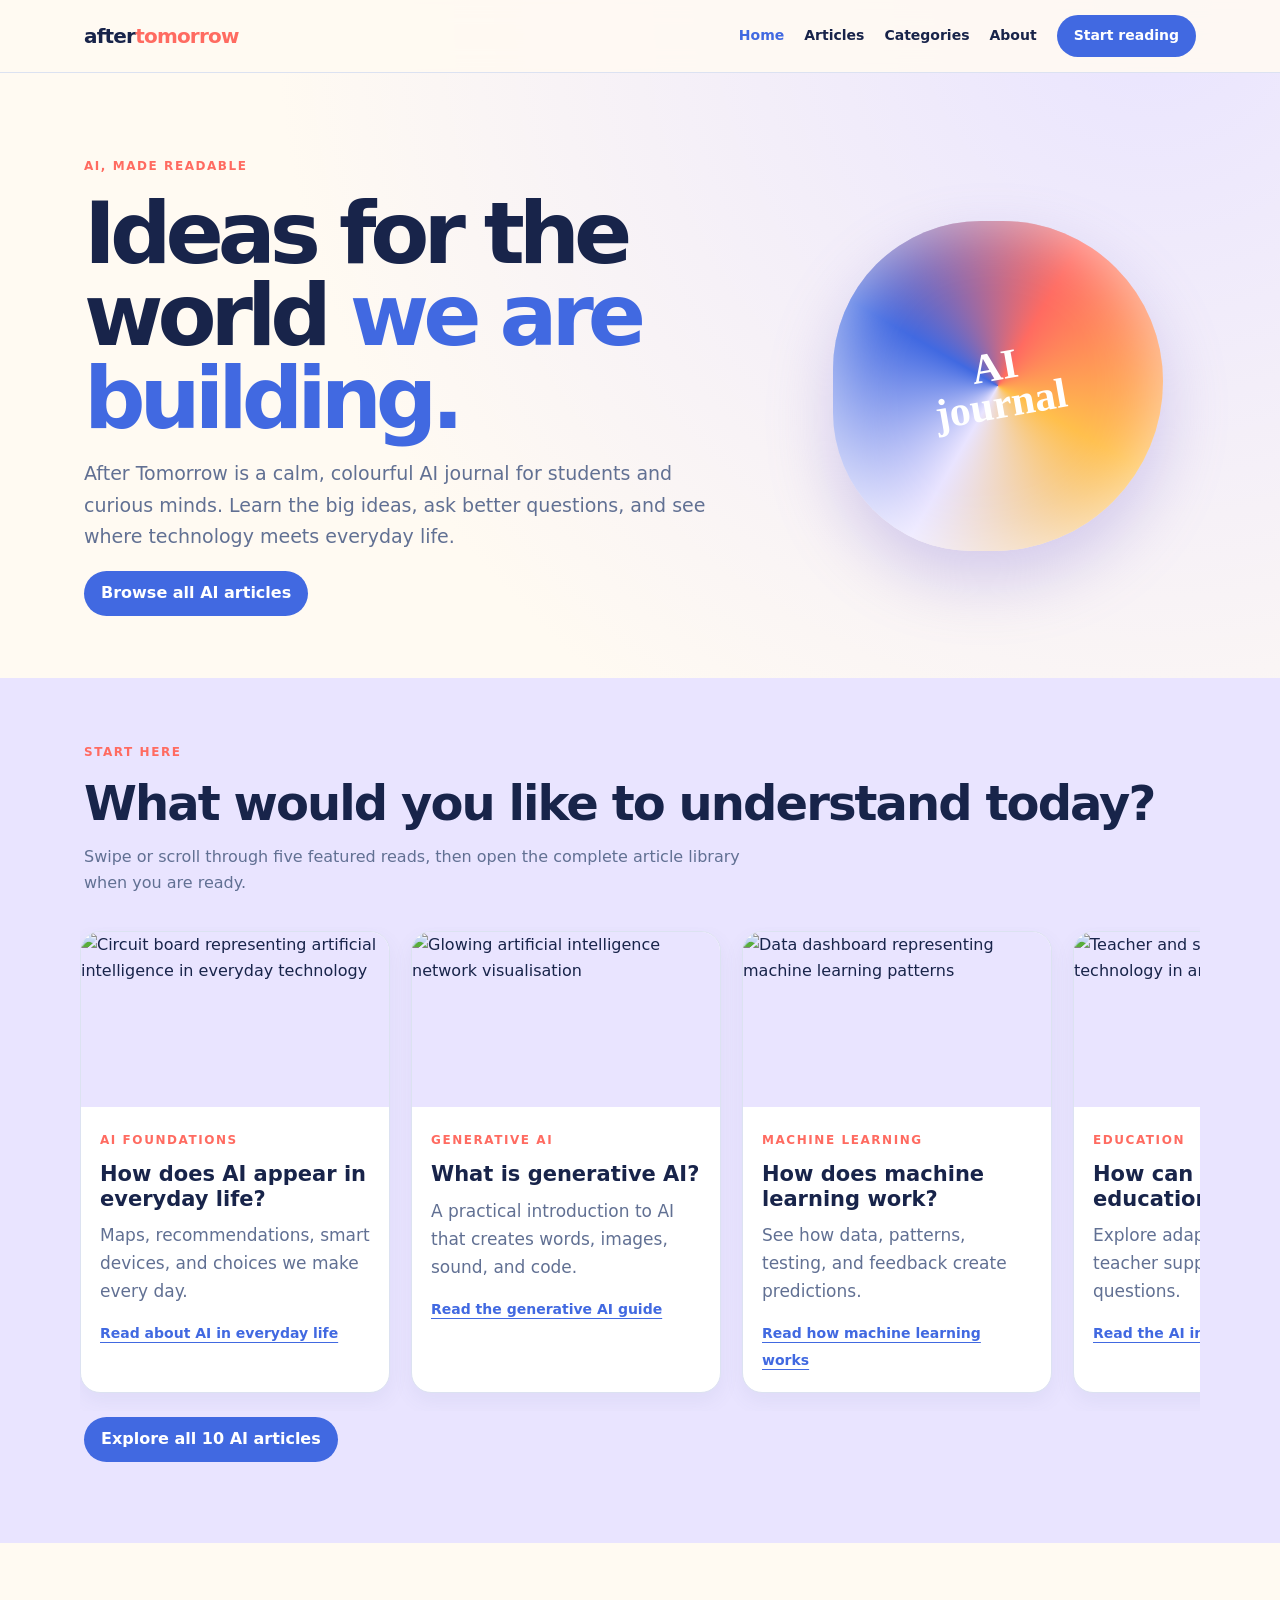
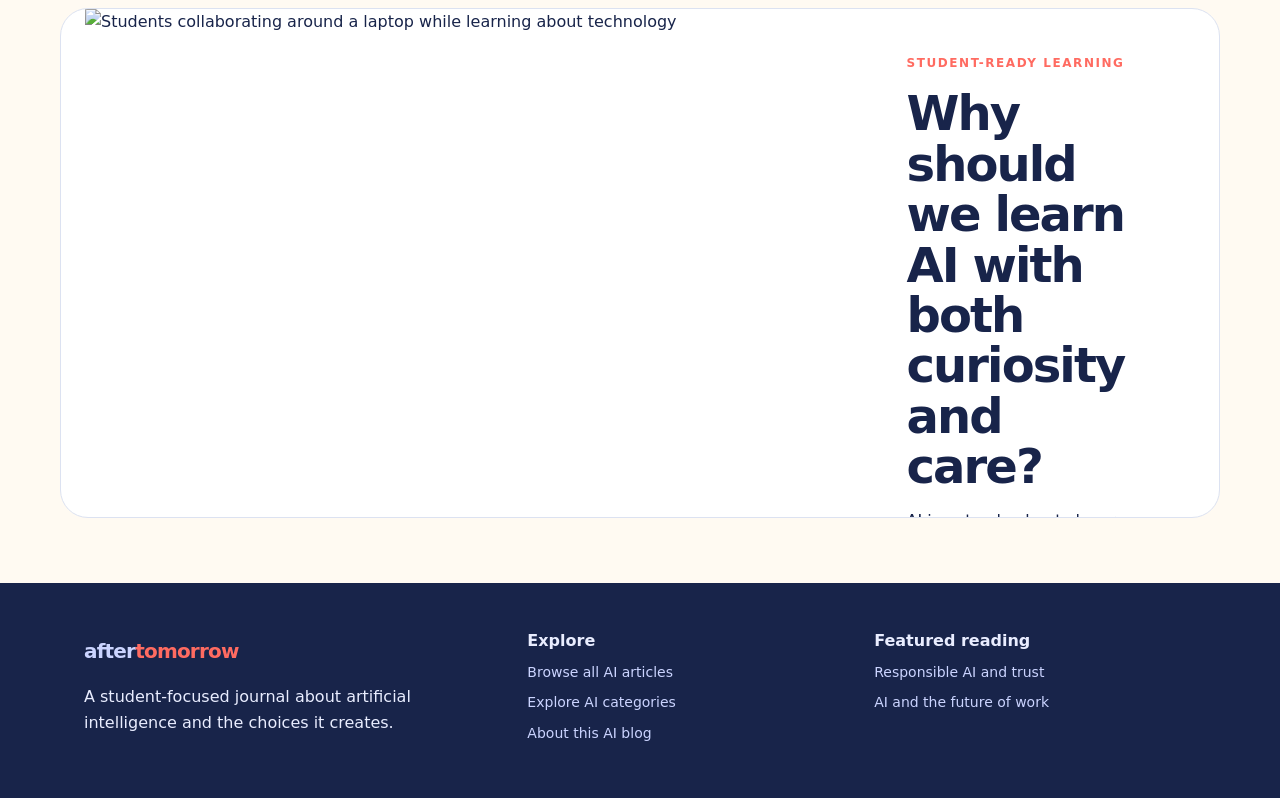
==== commit d301e5bd: "Improve article rail and expand AI guides" ====
--- a/index.html
+++ b/index.html
@@ -1 +1 @@
-<!doctype html><html lang="en"><head><meta charset="utf-8"><meta name="viewport" content="width=device-width,initial-scale=1"><title>AI Blog for Curious Learners | After Tomorrow</title><meta name="description" content="Explore clear, student-friendly AI articles on generative AI, machine learning, responsible AI, education, healthcare, and the future of work."><meta name="keywords" content="AI blog, artificial intelligence articles, AI information technology"><link rel="canonical" href="https://ai-pulse-journal-pratham.experimentpg-123.chatgpt.site/"><link rel="stylesheet" href="/assets/styles.css"></head><body><header class="site-header"><div class="wrap topbar"><a class="brand" href="/" aria-label="After Tomorrow AI Journal home">after<span>tomorrow</span></a><nav aria-label="Main navigation"><a href="/" aria-current="page">Home</a><a href="/articles/">Articles</a><a href="/categories/">Categories</a><a href="/about/">About</a><a class="pill" href="/articles/what-is-generative-ai/">Start reading</a></nav></div></header><main><section class="hero"><div class="wrap hero-grid"><div><p class="eyebrow">AI, made readable</p><h1>Ideas for the world <em>we are building.</em></h1><p class="lede">After Tomorrow is a calm, colourful AI journal for students and curious minds. Learn the big ideas, ask better questions, and see where technology meets everyday life.</p><a class="button" href="/articles/">Browse all AI articles</a></div><div class="orb" aria-hidden="true"></div></div></section><section class="section section-tint"><div class="wrap"><p class="eyebrow">Start here</p><h2>What would you like to understand today?</h2><p class="section-intro">Every guide has a focused question, a direct answer, and further reading—designed to make AI information easier to use.</p><div class="cards"><article class="card"><img src="https://images.unsplash.com/photo-1518770660439-4636190af475?auto=format&fit=crop&w=800&q=70" width="800" height="500" loading="lazy" alt="Circuit board representing artificial intelligence in everyday technology"><div class="card-body"><span class="tag">AI foundations</span><h3>How does AI appear in everyday life?</h3><p>From maps to recommendations, discover the quiet systems already around us.</p><a class="text-link" href="/articles/artificial-intelligence-everyday-life/">Read about AI in everyday life</a></div></article><article class="card"><img src="https://images.unsplash.com/photo-1677442136019-21780ecad995?auto=format&fit=crop&w=800&q=70" width="800" height="500" loading="lazy" alt="Glowing artificial intelligence network visualisation"><div class="card-body"><span class="tag">Generative AI</span><h3>What is generative AI?</h3><p>A practical introduction to AI that creates words, images, sound, and code.</p><a class="text-link" href="/articles/what-is-generative-ai/">Read the generative AI guide</a></div></article><article class="card"><img src="https://images.unsplash.com/photo-1551288049-bebda4e38f71?auto=format&fit=crop&w=800&q=70" width="800" height="500" loading="lazy" alt="Data dashboard representing machine learning patterns"><div class="card-body"><span class="tag">Machine learning</span><h3>How does machine learning work?</h3><p>See how data, patterns, testing, and feedback create useful predictions.</p><a class="text-link" href="/articles/how-machine-learning-works/">Read how machine learning works</a></div></article></div></div></section><section class="section"><div class="wrap feature"><img src="https://images.unsplash.com/photo-1531482615713-2afd69097998?auto=format&fit=crop&w=1100&q=70" width="1100" height="720" loading="lazy" alt="Students collaborating around a laptop while learning about technology"><div class="feature-copy"><p class="eyebrow">Student-ready learning</p><h2>Why should we learn AI with both curiosity and care?</h2><p>AI is not only about clever tools. It is also about people, choices, fairness, and trust. Our guides connect the technology to questions you can use in class, at work, and in life.</p><a class="button" href="/categories/">Explore AI topic categories</a></div></div></section></main><footer><div class="wrap footer-grid"><div><a class="brand" href="/">after<span>tomorrow</span></a><p>A student-focused journal about artificial intelligence and the choices it creates.</p></div><div><strong>Explore</strong><a href="/articles/">Browse all AI articles</a><a href="/categories/">Explore AI categories</a><a href="/about/">About this AI blog</a></div><div><strong>Featured reading</strong><a href="/articles/responsible-ai-and-trust/">Responsible AI and trust</a><a href="/articles/ai-and-future-of-work/">AI and the future of work</a></div></div></footer></body></html>
+<!doctype html><html lang="en"><head><meta charset="utf-8"><meta name="viewport" content="width=device-width,initial-scale=1"><title>AI Blog for Curious Learners | After Tomorrow</title><meta name="description" content="Explore clear, student-friendly AI articles on generative AI, machine learning, responsible AI, education, healthcare, and the future of work."><meta name="keywords" content="AI blog, artificial intelligence articles, AI information technology"><link rel="canonical" href="https://ai-pulse-journal-pratham.experimentpg-123.chatgpt.site/"><link rel="stylesheet" href="/assets/styles.css"></head><body><header class="site-header"><div class="wrap topbar"><a class="brand" href="/" aria-label="After Tomorrow AI Journal home">after<span>tomorrow</span></a><nav aria-label="Main navigation"><a href="/" aria-current="page">Home</a><a href="/articles/">Articles</a><a href="/categories/">Categories</a><a href="/about/">About</a><a class="pill" href="/articles/">Start reading</a></nav></div></header><main><section class="hero"><div class="wrap hero-grid"><div><p class="eyebrow">AI, made readable</p><h1>Ideas for the world <em>we are building.</em></h1><p class="lede">After Tomorrow is a calm, colourful AI journal for students and curious minds. Learn the big ideas, ask better questions, and see where technology meets everyday life.</p><a class="button" href="/articles/">Browse all AI articles</a></div><div class="orb" aria-hidden="true"></div></div></section><section class="section section-tint"><div class="wrap"><p class="eyebrow">Start here</p><h2>What would you like to understand today?</h2><p class="section-intro">Swipe or scroll through five featured reads, then open the complete article library when you are ready.</p><div class="article-rail" aria-label="Featured AI articles"><article class="card"><img src="https://images.unsplash.com/photo-1518770660439-4636190af475?auto=format&fit=crop&w=800&q=70" width="800" height="500" loading="lazy" alt="Circuit board representing artificial intelligence in everyday technology"><div class="card-body"><span class="tag">AI foundations</span><h3>How does AI appear in everyday life?</h3><p>Maps, recommendations, smart devices, and choices we make every day.</p><a class="text-link" href="/articles/artificial-intelligence-everyday-life/">Read about AI in everyday life</a></div></article><article class="card"><img src="https://images.unsplash.com/photo-1677442136019-21780ecad995?auto=format&fit=crop&w=800&q=70" width="800" height="500" loading="lazy" alt="Glowing artificial intelligence network visualisation"><div class="card-body"><span class="tag">Generative AI</span><h3>What is generative AI?</h3><p>A practical introduction to AI that creates words, images, sound, and code.</p><a class="text-link" href="/articles/what-is-generative-ai/">Read the generative AI guide</a></div></article><article class="card"><img src="https://images.unsplash.com/photo-1551288049-bebda4e38f71?auto=format&fit=crop&w=800&q=70" width="800" height="500" loading="lazy" alt="Data dashboard representing machine learning patterns"><div class="card-body"><span class="tag">Machine learning</span><h3>How does machine learning work?</h3><p>See how data, patterns, testing, and feedback create predictions.</p><a class="text-link" href="/articles/how-machine-learning-works/">Read how machine learning works</a></div></article><article class="card"><img src="https://images.unsplash.com/photo-1509062522246-3755977927d7?auto=format&fit=crop&w=800&q=70" width="800" height="500" loading="lazy" alt="Teacher and students using technology in an education setting"><div class="card-body"><span class="tag">Education</span><h3>How can AI support education?</h3><p>Explore adaptive practice, teacher support, and better questions.</p><a class="text-link" href="/articles/ai-in-education/">Read the AI in education guide</a></div></article><article class="card"><img src="https://images.unsplash.com/photo-1576091160399-112ba8d25d1d?auto=format&fit=crop&w=800&q=70" width="800" height="500" loading="lazy" alt="Healthcare professional reviewing digital medical information"><div class="card-body"><span class="tag">Healthcare</span><h3>How is AI used in healthcare?</h3><p>Learn where AI can support clinicians, research, and patient care.</p><a class="text-link" href="/articles/ai-in-healthcare/">Read the AI healthcare guide</a></div></article></div><p class="rail-more"><a class="button" href="/articles/">Explore all 10 AI articles</a></p></div></section><section class="section"><div class="wrap feature"><img src="https://images.unsplash.com/photo-1531482615713-2afd69097998?auto=format&fit=crop&w=1100&q=70" width="1100" height="720" loading="lazy" alt="Students collaborating around a laptop while learning about technology"><div class="feature-copy"><p class="eyebrow">Student-ready learning</p><h2>Why should we learn AI with both curiosity and care?</h2><p>AI is not only about clever tools. It is also about people, choices, fairness, and trust. Our guides connect the technology to questions you can use in class, at work, and in life.</p><a class="button" href="/categories/">Explore AI topic categories</a></div></div></section></main><footer><div class="wrap footer-grid"><div><a class="brand" href="/">after<span>tomorrow</span></a><p>A student-focused journal about artificial intelligence and the choices it creates.</p></div><div><strong>Explore</strong><a href="/articles/">Browse all AI articles</a><a href="/categories/">Explore AI categories</a><a href="/about/">About this AI blog</a></div><div><strong>Featured reading</strong><a href="/articles/responsible-ai-and-trust/">Responsible AI and trust</a><a href="/articles/ai-and-future-of-work/">AI and the future of work</a></div></div></footer></body></html>
--- a/assets/styles.css
+++ b/assets/styles.css
@@ -1 +1 @@
-:root{--ink:#18244a;--muted:#617093;--paper:#fffaf2;--blue:#4169e1;--coral:#ff6b61;--sun:#ffbf4c;--lav:#e9e4ff;--line:#dce2f1;--card:#fff;--shadow:0 18px 50px rgba(47,60,114,.12)}*{box-sizing:border-box}html{scroll-behavior:smooth}body{margin:0;background:radial-gradient(circle at 90% 0,#e9e4ff 0,transparent 33%),var(--paper);color:var(--ink);font:16px/1.65 Inter,ui-sans-serif,system-ui,-apple-system,BlinkMacSystemFont,"Segoe UI",sans-serif}a{color:inherit;text-decoration:none}a:focus-visible,button:focus-visible{outline:3px solid var(--coral);outline-offset:3px}.wrap{max-width:1160px;margin:auto;padding:0 24px}.site-header{position:sticky;top:0;z-index:10;border-bottom:1px solid rgba(220,226,241,.8);background:rgba(255,250,242,.9);backdrop-filter:blur(14px)}.topbar{min-height:72px;display:flex;align-items:center;gap:28px;justify-content:space-between}.brand{font-size:20px;font-weight:900;letter-spacing:-.8px}.brand span{color:var(--coral)}nav{display:flex;gap:20px;align-items:center;font-size:14px;font-weight:750}nav a:hover,nav a[aria-current=page]{color:var(--blue)}.pill,.button{display:inline-flex;align-items:center;justify-content:center;min-height:42px;padding:9px 17px;border-radius:999px;background:var(--blue);color:white;font-weight:800;transition:.2s transform,.2s box-shadow}.pill:hover,.button:hover{transform:translateY(-2px);box-shadow:0 10px 20px rgba(65,105,225,.23)}.hero{padding:84px 0 62px;overflow:hidden}.eyebrow{margin:0 0 15px;color:var(--coral);font-size:12px;font-weight:900;letter-spacing:.13em;text-transform:uppercase}.hero-grid{display:grid;grid-template-columns:1.25fr .75fr;gap:55px;align-items:center}.hero h1{max-width:760px;margin:0;font-size:clamp(42px,7vw,86px);line-height:.96;letter-spacing:-.07em}.hero h1 em{color:var(--blue);font-style:normal}.lede{max-width:650px;font-size:19px;color:var(--muted)}.orb{width:min(330px,72vw);aspect-ratio:1;border-radius:48% 52% 55% 45%;margin:auto;background:conic-gradient(from 30deg,var(--coral),var(--sun),var(--lav),var(--blue),var(--coral));box-shadow:inset 0 0 65px #fff9,0 28px 65px #8b78d655;animation:float 5s ease-in-out infinite}.orb:after{content:"AI\A journal";white-space:pre;display:grid;place-items:center;height:100%;text-align:center;color:white;font:900 42px/.9 Georgia,serif;transform:rotate(-10deg)}@keyframes float{50%{transform:translateY(-16px) rotate(5deg)}}.section{padding:65px 0}.section-tint{background:var(--lav)}.section h2{font-size:clamp(28px,4vw,48px);line-height:1.05;letter-spacing:-.04em;margin:0 0 16px}.section-intro{margin:0 0 30px;color:var(--muted);max-width:680px}.cards{display:grid;grid-template-columns:repeat(3,1fr);gap:21px}.card{display:flex;flex-direction:column;overflow:hidden;border:1px solid var(--line);border-radius:20px;background:var(--card);box-shadow:0 8px 20px #53618c12}.card:hover{transform:translateY(-5px);box-shadow:var(--shadow)}.card img{width:100%;height:175px;object-fit:cover;background:var(--lav)}.card-body{padding:19px}.tag{color:var(--coral);font-size:12px;font-weight:900;letter-spacing:.1em;text-transform:uppercase}.card h3{font-size:21px;line-height:1.17;margin:10px 0}.card p{color:var(--muted);margin:0 0 15px}.text-link{color:var(--blue);font-size:14px;font-weight:850;text-decoration:underline;text-underline-offset:4px}.text-link:hover{color:var(--coral)}.feature{display:grid;grid-template-columns:1fr 1fr;border:1px solid var(--line);border-radius:28px;overflow:hidden;background:#fff}.feature img{width:100%;height:100%;min-height:310px;object-fit:cover}.feature-copy{padding:45px}.feature-copy h2{margin-top:0}.keyword-note{display:inline-block;margin:0 0 18px;padding:7px 10px;border-radius:8px;background:#fff1e3;color:#9c463c;font-size:12px;font-weight:750}.article-hero{padding:68px 0 35px}.article-hero .kicker{color:var(--coral);font-weight:850;font-size:13px;letter-spacing:.1em;text-transform:uppercase}.article-hero h1{max-width:880px;margin:10px 0 16px;font-size:clamp(40px,6vw,70px);line-height:1.01;letter-spacing:-.06em}.article-hero .summary{max-width:760px;color:var(--muted);font-size:19px}.article-layout{display:grid;grid-template-columns:minmax(0,1fr) 250px;gap:56px;padding:28px 0 80px}.article-cover{width:100%;height:360px;border-radius:20px;object-fit:cover;background:var(--lav)}article{max-width:740px}article h2{margin:46px 0 12px;font-size:29px;line-height:1.16;letter-spacing:-.035em}article p,article li{font-size:17px}article p{margin:0 0 20px}article ul{padding-left:22px}.qa{margin:30px 0;padding:22px;border-left:5px solid var(--coral);border-radius:0 15px 15px 0;background:#fff1e3}.sidebar{align-self:start;position:sticky;top:98px;padding:19px;border:1px solid var(--line);border-radius:18px;background:#fff}.sidebar h2{font-size:16px;margin:0 0 10px}.sidebar p{margin:7px 0;color:var(--muted);font-size:14px}.sidebar a{display:block;margin-top:13px;color:var(--blue);font-size:14px;font-weight:800}.page-hero{padding:70px 0 25px}.page-hero h1{font-size:clamp(40px,6vw,65px);line-height:1;letter-spacing:-.06em;margin:8px 0 15px}.category-grid{display:grid;grid-template-columns:repeat(2,1fr);gap:18px}.category{padding:28px;border-radius:20px;background:white;border:1px solid var(--line)}.category h2{font-size:25px;margin:0 0 8px}.category p{color:var(--muted)}footer{padding:45px 0;background:var(--ink);color:#e9edff}footer .footer-grid{display:grid;grid-template-columns:1.3fr 1fr 1fr;gap:25px}footer a{display:block;color:#cbd4ff;margin:7px 0;font-size:14px}footer a:hover{color:white}.small{font-size:13px;color:var(--muted)}@media(max-width:780px){nav{gap:12px;overflow:auto}nav a:not(.pill){display:none}.hero{padding-top:55px}.hero-grid,.feature,.article-layout{grid-template-columns:1fr;gap:28px}.orb{display:none}.cards{grid-template-columns:1fr}.category-grid,footer .footer-grid{grid-template-columns:1fr}.article-layout{padding-top:10px}.sidebar{position:static;order:-1}.article-cover{height:240px}.feature-copy{padding:28px}}
+:root{--ink:#18244a;--muted:#617093;--paper:#fffaf2;--blue:#4169e1;--coral:#ff6b61;--sun:#ffbf4c;--lav:#e9e4ff;--line:#dce2f1;--card:#fff;--shadow:0 18px 50px rgba(47,60,114,.12)}*{box-sizing:border-box}html{scroll-behavior:smooth}body{margin:0;background:radial-gradient(circle at 90% 0,#e9e4ff 0,transparent 33%),var(--paper);color:var(--ink);font:16px/1.65 Inter,ui-sans-serif,system-ui,-apple-system,"Segoe UI",sans-serif}a{color:inherit;text-decoration:none}a:focus-visible{outline:3px solid var(--coral);outline-offset:3px}.wrap{max-width:1160px;margin:auto;padding:0 24px}.site-header{position:sticky;top:0;z-index:10;border-bottom:1px solid var(--line);background:#fffaf2e8;backdrop-filter:blur(14px)}.topbar{min-height:72px;display:flex;align-items:center;gap:28px;justify-content:space-between}.brand{font-size:20px;font-weight:900;letter-spacing:-.8px}.brand span,.eyebrow,.tag,.kicker{color:var(--coral)}nav{display:flex;gap:20px;align-items:center;font-size:14px;font-weight:750}nav a:hover,nav a[aria-current=page]{color:var(--blue)}.pill,.button{display:inline-flex;align-items:center;justify-content:center;min-height:42px;padding:9px 17px;border-radius:999px;background:var(--blue);color:#fff;font-weight:800;transition:.2s}.pill:hover,.button:hover{transform:translateY(-2px);box-shadow:0 10px 20px #4169e13b}.hero{padding:84px 0 62px;overflow:hidden}.hero-grid{display:grid;grid-template-columns:1.25fr .75fr;gap:55px;align-items:center}.eyebrow,.kicker,.tag{margin:0 0 15px;font-size:12px;font-weight:900;letter-spacing:.13em;text-transform:uppercase}.hero h1{max-width:760px;margin:0;font-size:clamp(42px,7vw,86px);line-height:.96;letter-spacing:-.07em}.hero h1 em{color:var(--blue);font-style:normal}.lede,.summary{max-width:760px;font-size:19px;color:var(--muted)}.orb{width:min(330px,72vw);aspect-ratio:1;border-radius:48% 52% 55% 45%;margin:auto;background:conic-gradient(from 30deg,var(--coral),var(--sun),var(--lav),var(--blue),var(--coral));box-shadow:inset 0 0 65px #fff9,0 28px 65px #8b78d655;animation:float 5s ease-in-out infinite}.orb:after{content:"AI\A journal";white-space:pre;display:grid;place-items:center;height:100%;text-align:center;color:#fff;font:900 42px/.9 Georgia,serif;transform:rotate(-10deg)}@keyframes float{50%{transform:translateY(-16px) rotate(5deg)}}.section{padding:65px 0}.section-tint{background:var(--lav)}.section h2{font-size:clamp(28px,4vw,48px);line-height:1.05;letter-spacing:-.04em;margin:0 0 16px}.section-intro{margin:0 0 30px;color:var(--muted);max-width:680px}.cards{display:grid;grid-template-columns:repeat(3,1fr);gap:21px}.article-rail{display:flex;gap:21px;overflow-x:auto;scroll-snap-type:x mandatory;padding:4px 4px 18px;margin:0 -4px}.article-rail .card{flex:0 0 min(310px,82vw);scroll-snap-align:start}.article-rail::-webkit-scrollbar{height:9px}.article-rail::-webkit-scrollbar-thumb{background:var(--blue);border-radius:999px}.rail-more{margin-top:6px}.card{display:flex;flex-direction:column;overflow:hidden;border:1px solid var(--line);border-radius:20px;background:var(--card);box-shadow:0 8px 20px #53618c12;transition:.2s}.card:hover{transform:translateY(-5px);box-shadow:var(--shadow)}.card img{width:100%;height:175px;object-fit:cover;background:var(--lav)}.card-body{padding:19px}.card h3{font-size:21px;line-height:1.17;margin:10px 0}.card p{color:var(--muted);margin:0 0 15px}.text-link{color:var(--blue);font-size:14px;font-weight:850;text-decoration:underline;text-underline-offset:4px}.text-link:hover{color:var(--coral)}.feature{display:grid;grid-template-columns:1fr 1fr;border:1px solid var(--line);border-radius:28px;overflow:hidden;background:#fff}.feature img{width:100%;height:100%;min-height:310px;object-fit:cover}.feature-copy{padding:45px}.article-hero{padding:68px 0 35px}.article-hero h1{max-width:880px;margin:10px 0 16px;font-size:clamp(40px,6vw,70px);line-height:1.01;letter-spacing:-.06em}.article-layout{display:grid;grid-template-columns:minmax(0,1fr);padding:28px 0 80px}.article-cover{width:100%;height:360px;border-radius:20px;object-fit:cover;background:var(--lav)}article{max-width:800px}article h2{margin:46px 0 12px;font-size:29px;line-height:1.16;letter-spacing:-.035em}article p,article li{font-size:17px}article p{margin:0 0 20px}article ul{padding-left:22px}.qa{margin:30px 0;padding:22px;border-left:5px solid var(--coral);border-radius:0 15px 15px 0;background:#fff1e3}.sidebar{display:none}.page-hero{padding:70px 0 25px}.page-hero h1{font-size:clamp(40px,6vw,65px);line-height:1;letter-spacing:-.06em;margin:8px 0 15px}.category-grid{display:grid;grid-template-columns:repeat(2,1fr);gap:18px}.category{padding:28px;border-radius:20px;background:#fff;border:1px solid var(--line)}.category h2{font-size:25px;margin:0 0 8px}.category p{color:var(--muted)}footer{padding:45px 0;background:var(--ink);color:#e9edff}footer .footer-grid{display:grid;grid-template-columns:1.3fr 1fr 1fr;gap:25px}footer a{display:block;color:#cbd4ff;margin:7px 0;font-size:14px}footer a:hover{color:#fff}@media(max-width:780px){nav{gap:12px;overflow:auto}nav a:not(.pill){display:none}.hero{padding-top:55px}.hero-grid,.feature,.article-layout{grid-template-columns:1fr;gap:28px}.orb{display:none}.cards{grid-template-columns:1fr}.article-rail{display:flex}.category-grid,footer .footer-grid{grid-template-columns:1fr}.article-cover{height:240px}.feature-copy{padding:28px}}
